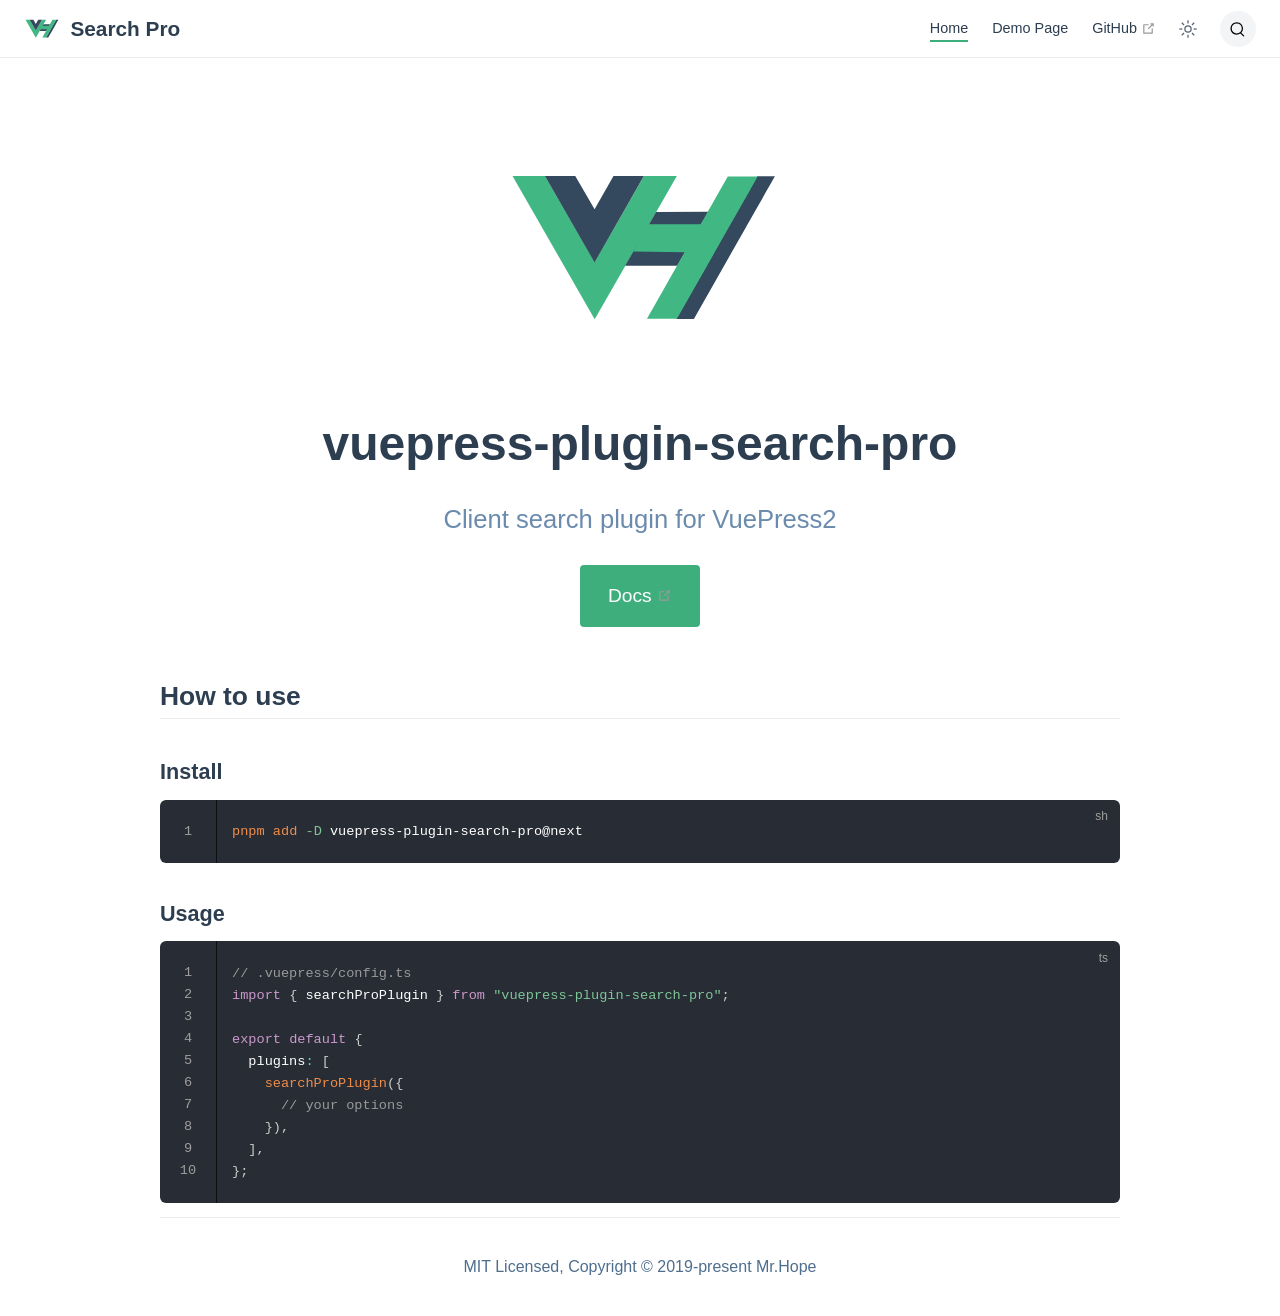
==== index.html @ 3a5ac9b0 "Deploying to netlify from @ vuepress-theme-hope/vuepress-theme-hope@f71657713e38cc4e5ba05f26292a95b5" ====
<!DOCTYPE html>
<html lang="en-US">
  <head>
    <meta charset="utf-8">
    <meta name="viewport" content="width=device-width,initial-scale=1">
    <meta name="generator" content="VuePress 2.0.0-beta.60">
    <style>
      :root {
        --c-bg: #fff;
      }
      html.dark {
        --c-bg: #22272e;
      }
      html, body {
        background-color: var(--c-bg);
      }
    </style>
    <script>
      const userMode = localStorage.getItem('vuepress-color-scheme');
			const systemDarkMode = window.matchMedia && window.matchMedia('(prefers-color-scheme: dark)').matches;
			if (userMode === 'dark' || (userMode !== 'light' && systemDarkMode)) {
				document.documentElement.classList.toggle('dark', true);
			}
    </script>
    <title>Home | Search Pro</title><meta name="description" content="VuePress Client Search plugin">
    <link rel="preload" href="/assets/style-1b0fb606.css" as="style"><link rel="stylesheet" href="/assets/style-1b0fb606.css">
    <link rel="modulepreload" href="/assets/app-98651274.js"><link rel="modulepreload" href="/assets/framework-c7e7fbe4.js"><link rel="modulepreload" href="/assets/index.html-25261f42.js"><link rel="modulepreload" href="/assets/index.html-fe8d0b52.js"><link rel="prefetch" href="/assets/demo.html-6a06e03f.js" as="script"><link rel="prefetch" href="/assets/example.html-a3f1ea46.js" as="script"><link rel="prefetch" href="/assets/single.html-b81baaeb.js" as="script"><link rel="prefetch" href="/assets/tagwithoutTitle.html-f4020308.js" as="script"><link rel="prefetch" href="/assets/404.html-60b35caa.js" as="script"><link rel="prefetch" href="/assets/demo.html-e30e9d75.js" as="script"><link rel="prefetch" href="/assets/example.html-aa9ab03d.js" as="script"><link rel="prefetch" href="/assets/single.html-c7f3fd85.js" as="script"><link rel="prefetch" href="/assets/tagwithoutTitle.html-090e3e26.js" as="script"><link rel="prefetch" href="/assets/404.html-369abed7.js" as="script"><link rel="prefetch" href="/assets/SearchResult-c6949891.js" as="script">
  </head>
  <body>
    <div id="app"><!--[--><div class="theme-container no-sidebar"><!--[--><header class="navbar"><div class="toggle-sidebar-button" title="toggle sidebar" aria-expanded="false" role="button" tabindex="0"><div class="icon" aria-hidden="true"><span></span><span></span><span></span></div></div><span><a aria-current="page" href="/" class="router-link-active router-link-exact-active"><img class="logo" src="/logo.svg" alt="Search Pro"><span class="site-name can-hide">Search Pro</span></a></span><div class="navbar-items-wrapper" style=""><!--[--><!--]--><nav class="navbar-items can-hide"><!--[--><div class="navbar-item"><a aria-current="page" href="/" class="router-link-active router-link-exact-active" aria-label="Home"><!--[--><!--]--> Home <!--[--><!--]--></a></div><div class="navbar-item"><a href="/demo.html" class="" aria-label="Demo Page"><!--[--><!--]--> Demo Page <!--[--><!--]--></a></div><div class="navbar-item"><a class="external-link" href="https://github.com/vuepress-theme-hope/vuepress-theme-hope/tree/main/demo/search-pro/" rel="noopener noreferrer" target="_blank" aria-label="GitHub"><!--[--><!--]--> GitHub <span><svg class="external-link-icon" xmlns="http://www.w3.org/2000/svg" aria-hidden="true" focusable="false" x="0px" y="0px" viewBox="0 0 100 100" width="15" height="15"><path fill="currentColor" d="M18.8,85.1h56l0,0c2.2,0,4-1.8,4-4v-32h-8v28h-48v-48h28v-8h-32l0,0c-2.2,0-4,1.8-4,4v56C14.8,83.3,16.6,85.1,18.8,85.1z"></path><polygon fill="currentColor" points="45.7,48.7 51.3,54.3 77.2,28.5 77.2,37.2 85.2,37.2 85.2,14.9 62.8,14.9 62.8,22.9 71.5,22.9"></polygon></svg><span class="external-link-icon-sr-only">open in new window</span></span><!--[--><!--]--></a></div><!--]--></nav><!--[--><!--]--><button class="toggle-color-mode-button" title="toggle color mode"><svg style="" class="icon" focusable="false" viewBox="0 0 32 32"><path d="M16 12.005a4 4 0 1 1-4 4a4.005 4.005 0 0 1 4-4m0-2a6 6 0 1 0 6 6a6 6 0 0 0-6-6z" fill="currentColor"></path><path d="M5.394 6.813l1.414-1.415l3.506 3.506L8.9 10.318z" fill="currentColor"></path><path d="M2 15.005h5v2H2z" fill="currentColor"></path><path d="M5.394 25.197L8.9 21.691l1.414 1.415l-3.506 3.505z" fill="currentColor"></path><path d="M15 25.005h2v5h-2z" fill="currentColor"></path><path d="M21.687 23.106l1.414-1.415l3.506 3.506l-1.414 1.414z" fill="currentColor"></path><path d="M25 15.005h5v2h-5z" fill="currentColor"></path><path d="M21.687 8.904l3.506-3.506l1.414 1.415l-3.506 3.505z" fill="currentColor"></path><path d="M15 2.005h2v5h-2z" fill="currentColor"></path></svg><svg style="display:none;" class="icon" focusable="false" viewBox="0 0 32 32"><path d="M13.502 5.414a15.075 15.075 0 0 0 11.594 18.194a11.113 11.113 0 0 1-7.975 3.39c-.138 0-.278.005-.418 0a11.094 11.094 0 0 1-3.2-21.584M14.98 3a1.002 1.002 0 0 0-.175.016a13.096 13.096 0 0 0 1.825 25.981c.164.006.328 0 .49 0a13.072 13.072 0 0 0 10.703-5.555a1.01 1.01 0 0 0-.783-1.565A13.08 13.08 0 0 1 15.89 4.38A1.015 1.015 0 0 0 14.98 3z" fill="currentColor"></path></svg></button><!--[--><button class="search-pro-button" role="search" aria-label="Search"><svg xmlns="http://www.w3.org/2000/svg" class="icon search-icon" viewBox="0 0 1024 1024" fill="currentColor" aria-label="search icon"><path d="M192 480a256 256 0 1 1 512 0 256 256 0 0 1-512 0m631.776 362.496-143.2-143.168A318.464 318.464 0 0 0 768 480c0-176.736-143.264-320-320-320S128 303.264 128 480s143.264 320 320 320a318.016 318.016 0 0 0 184.16-58.592l146.336 146.368c12.512 12.48 32.768 12.48 45.28 0 12.48-12.512 12.48-32.768 0-45.28"></path></svg></button><!--]--></div></header><!--]--><div class="sidebar-mask"></div><!--[--><aside class="sidebar"><nav class="navbar-items"><!--[--><div class="navbar-item"><a aria-current="page" href="/" class="router-link-active router-link-exact-active" aria-label="Home"><!--[--><!--]--> Home <!--[--><!--]--></a></div><div class="navbar-item"><a href="/demo.html" class="" aria-label="Demo Page"><!--[--><!--]--> Demo Page <!--[--><!--]--></a></div><div class="navbar-item"><a class="external-link" href="https://github.com/vuepress-theme-hope/vuepress-theme-hope/tree/main/demo/search-pro/" rel="noopener noreferrer" target="_blank" aria-label="GitHub"><!--[--><!--]--> GitHub <span><svg class="external-link-icon" xmlns="http://www.w3.org/2000/svg" aria-hidden="true" focusable="false" x="0px" y="0px" viewBox="0 0 100 100" width="15" height="15"><path fill="currentColor" d="M18.8,85.1h56l0,0c2.2,0,4-1.8,4-4v-32h-8v28h-48v-48h28v-8h-32l0,0c-2.2,0-4,1.8-4,4v56C14.8,83.3,16.6,85.1,18.8,85.1z"></path><polygon fill="currentColor" points="45.7,48.7 51.3,54.3 77.2,28.5 77.2,37.2 85.2,37.2 85.2,14.9 62.8,14.9 62.8,22.9 71.5,22.9"></polygon></svg><span class="external-link-icon-sr-only">open in new window</span></span><!--[--><!--]--></a></div><!--]--></nav><!--[--><!--]--><!----><!--[--><!--]--></aside><!--]--><!--[--><main class="home"><header class="hero"><img src="/logo.svg" alt="vuepress-plugin-search-pro" height="280"><h1 id="main-title">vuepress-plugin-search-pro</h1><p class="description">Client search plugin for VuePress2</p><p class="actions"><!--[--><a class="external-link action-button primary" href="https://plugin-search-pro.vuejs.press" rel="noopener noreferrer" target="_blank" aria-label="Docs"><!--[--><!--]--> Docs <span><svg class="external-link-icon" xmlns="http://www.w3.org/2000/svg" aria-hidden="true" focusable="false" x="0px" y="0px" viewBox="0 0 100 100" width="15" height="15"><path fill="currentColor" d="M18.8,85.1h56l0,0c2.2,0,4-1.8,4-4v-32h-8v28h-48v-48h28v-8h-32l0,0c-2.2,0-4,1.8-4,4v56C14.8,83.3,16.6,85.1,18.8,85.1z"></path><polygon fill="currentColor" points="45.7,48.7 51.3,54.3 77.2,28.5 77.2,37.2 85.2,37.2 85.2,14.9 62.8,14.9 62.8,22.9 71.5,22.9"></polygon></svg><span class="external-link-icon-sr-only">open in new window</span></span><!--[--><!--]--></a><!--]--></p></header><!----><div class="theme-default-content"><div><h2 id="how-to-use" tabindex="-1"><a class="header-anchor" href="#how-to-use" aria-hidden="true">#</a> How to use</h2><h3 id="install" tabindex="-1"><a class="header-anchor" href="#install" aria-hidden="true">#</a> Install</h3><div class="language-bash line-numbers-mode" data-ext="sh"><pre class="language-bash"><code><span class="token function">pnpm</span> <span class="token function">add</span> <span class="token parameter variable">-D</span> vuepress-plugin-search-pro@next
</code></pre><div class="line-numbers" aria-hidden="true"><div class="line-number"></div></div></div><h3 id="usage" tabindex="-1"><a class="header-anchor" href="#usage" aria-hidden="true">#</a> Usage</h3><div class="language-typescript line-numbers-mode" data-ext="ts"><pre class="language-typescript"><code><span class="token comment">// .vuepress/config.ts</span>
<span class="token keyword">import</span> <span class="token punctuation">{</span> searchProPlugin <span class="token punctuation">}</span> <span class="token keyword">from</span> <span class="token string">&quot;vuepress-plugin-search-pro&quot;</span><span class="token punctuation">;</span>

<span class="token keyword">export</span> <span class="token keyword">default</span> <span class="token punctuation">{</span>
  plugins<span class="token operator">:</span> <span class="token punctuation">[</span>
    <span class="token function">searchProPlugin</span><span class="token punctuation">(</span><span class="token punctuation">{</span>
      <span class="token comment">// your options</span>
    <span class="token punctuation">}</span><span class="token punctuation">)</span><span class="token punctuation">,</span>
  <span class="token punctuation">]</span><span class="token punctuation">,</span>
<span class="token punctuation">}</span><span class="token punctuation">;</span>
</code></pre><div class="line-numbers" aria-hidden="true"><div class="line-number"></div><div class="line-number"></div><div class="line-number"></div><div class="line-number"></div><div class="line-number"></div><div class="line-number"></div><div class="line-number"></div><div class="line-number"></div><div class="line-number"></div><div class="line-number"></div></div></div></div></div><!--[--><!-- eslint-disable-next-line vue/no-v-html --><div class="footer">MIT Licensed, Copyright © 2019-present Mr.Hope</div><!--]--></main><!--]--></div><!----><!----><!--]--></div>
    <script type="module" src="/assets/app-98651274.js" defer></script>
  </body>
</html>
---- assets/style-1b0fb606.css ----
:root{--back-to-top-z-index: 5;--back-to-top-color: #3eaf7c;--back-to-top-color-hover: #71cda3}.back-to-top{cursor:pointer;position:fixed;bottom:2rem;right:2.5rem;width:2rem;height:1.2rem;background-color:var(--back-to-top-color);-webkit-mask:url(/assets/back-to-top-8efcbe56.svg) no-repeat;mask:url(/assets/back-to-top-8efcbe56.svg) no-repeat;z-index:var(--back-to-top-z-index)}.back-to-top:hover{background-color:var(--back-to-top-color-hover)}@media (max-width: 959px){.back-to-top{display:none}}@media print{.back-to-top{display:none}}.back-to-top-enter-active,.back-to-top-leave-active{transition:opacity .3s}.back-to-top-enter-from,.back-to-top-leave-to{opacity:0}:root{--external-link-icon-color: #aaa}.external-link-icon{position:relative;display:inline-block;color:var(--external-link-icon-color);vertical-align:middle;top:-1px}@media print{.external-link-icon{display:none}}.external-link-icon-sr-only{position:absolute;width:1px;height:1px;padding:0;margin:-1px;overflow:hidden;clip:rect(0,0,0,0);white-space:nowrap;border-width:0;-webkit-user-select:none;-moz-user-select:none;user-select:none}:root{--medium-zoom-z-index: 100;--medium-zoom-bg-color: #ffffff;--medium-zoom-opacity: 1}.medium-zoom-overlay{background-color:var(--medium-zoom-bg-color)!important;z-index:var(--medium-zoom-z-index)}.medium-zoom-overlay~img{z-index:calc(var(--medium-zoom-z-index) + 1)}.medium-zoom--opened .medium-zoom-overlay{opacity:var(--medium-zoom-opacity)}:root{--nprogress-color: #29d;--nprogress-z-index: 1031}#nprogress{pointer-events:none}#nprogress .bar{background:var(--nprogress-color);position:fixed;z-index:var(--nprogress-z-index);top:0;left:0;width:100%;height:2px}:root{--c-brand: #3eaf7c;--c-brand-light: #4abf8a;--c-bg: #ffffff;--c-bg-light: #f3f4f5;--c-bg-lighter: #eeeeee;--c-bg-dark: #ebebec;--c-bg-darker: #e6e6e6;--c-bg-navbar: var(--c-bg);--c-bg-sidebar: var(--c-bg);--c-bg-arrow: #cccccc;--c-text: #2c3e50;--c-text-accent: var(--c-brand);--c-text-light: #3a5169;--c-text-lighter: #4e6e8e;--c-text-lightest: #6a8bad;--c-text-quote: #999999;--c-border: #eaecef;--c-border-dark: #dfe2e5;--c-tip: #42b983;--c-tip-bg: var(--c-bg-light);--c-tip-title: var(--c-text);--c-tip-text: var(--c-text);--c-tip-text-accent: var(--c-text-accent);--c-warning: #ffc310;--c-warning-bg: #fffae3;--c-warning-bg-light: #fff3ba;--c-warning-bg-lighter: #fff0b0;--c-warning-border-dark: #f7dc91;--c-warning-details-bg: #fff5ca;--c-warning-title: #f1b300;--c-warning-text: #746000;--c-warning-text-accent: #edb100;--c-warning-text-light: #c1971c;--c-warning-text-quote: #ccab49;--c-danger: #f11e37;--c-danger-bg: #ffe0e0;--c-danger-bg-light: #ffcfde;--c-danger-bg-lighter: #ffc9c9;--c-danger-border-dark: #f1abab;--c-danger-details-bg: #ffd4d4;--c-danger-title: #ed1e2c;--c-danger-text: #660000;--c-danger-text-accent: #bd1a1a;--c-danger-text-light: #b5474d;--c-danger-text-quote: #c15b5b;--c-details-bg: #eeeeee;--c-badge-tip: var(--c-tip);--c-badge-warning: #ecc808;--c-badge-warning-text: var(--c-bg);--c-badge-danger: #dc2626;--c-badge-danger-text: var(--c-bg);--t-color: .3s ease;--t-transform: .3s ease;--code-bg-color: #282c34;--code-hl-bg-color: rgba(0, 0, 0, .66);--code-ln-color: #9e9e9e;--code-ln-wrapper-width: 3.5rem;--font-family: -apple-system, BlinkMacSystemFont, "Segoe UI", Roboto, Oxygen, Ubuntu, Cantarell, "Fira Sans", "Droid Sans", "Helvetica Neue", sans-serif;--font-family-code: Consolas, Monaco, "Andale Mono", "Ubuntu Mono", monospace;--navbar-height: 3.6rem;--navbar-padding-v: .7rem;--navbar-padding-h: 1.5rem;--sidebar-width: 20rem;--sidebar-width-mobile: calc(var(--sidebar-width) * .82);--content-width: 740px;--homepage-width: 960px}.back-to-top{--back-to-top-color: var(--c-brand);--back-to-top-color-hover: var(--c-brand-light)}.DocSearch{--docsearch-primary-color: var(--c-brand);--docsearch-text-color: var(--c-text);--docsearch-highlight-color: var(--c-brand);--docsearch-muted-color: var(--c-text-quote);--docsearch-container-background: rgba(9, 10, 17, .8);--docsearch-modal-background: var(--c-bg-light);--docsearch-searchbox-background: var(--c-bg-lighter);--docsearch-searchbox-focus-background: var(--c-bg);--docsearch-searchbox-shadow: inset 0 0 0 2px var(--c-brand);--docsearch-hit-color: var(--c-text-light);--docsearch-hit-active-color: var(--c-bg);--docsearch-hit-background: var(--c-bg);--docsearch-hit-shadow: 0 1px 3px 0 var(--c-border-dark);--docsearch-footer-background: var(--c-bg)}.external-link-icon{--external-link-icon-color: var(--c-text-quote)}.medium-zoom-overlay{--medium-zoom-bg-color: var(--c-bg)}#nprogress{--nprogress-color: var(--c-brand)}.pwa-popup{--pwa-popup-text-color: var(--c-text);--pwa-popup-bg-color: var(--c-bg);--pwa-popup-border-color: var(--c-brand);--pwa-popup-shadow: 0 4px 16px var(--c-brand);--pwa-popup-btn-text-color: var(--c-bg);--pwa-popup-btn-bg-color: var(--c-brand);--pwa-popup-btn-hover-bg-color: var(--c-brand-light)}.search-box{--search-bg-color: var(--c-bg);--search-accent-color: var(--c-brand);--search-text-color: var(--c-text);--search-border-color: var(--c-border);--search-item-text-color: var(--c-text-lighter);--search-item-focus-bg-color: var(--c-bg-light)}html.dark{--c-brand: #3aa675;--c-brand-light: #349469;--c-bg: #22272e;--c-bg-light: #2b313a;--c-bg-lighter: #262c34;--c-bg-dark: #343b44;--c-bg-darker: #37404c;--c-text: #adbac7;--c-text-light: #96a7b7;--c-text-lighter: #8b9eb0;--c-text-lightest: #8094a8;--c-border: #3e4c5a;--c-border-dark: #34404c;--c-tip: #318a62;--c-warning: #e0ad15;--c-warning-bg: #2d2f2d;--c-warning-bg-light: #423e2a;--c-warning-bg-lighter: #44442f;--c-warning-border-dark: #957c35;--c-warning-details-bg: #39392d;--c-warning-title: #fdca31;--c-warning-text: #d8d96d;--c-warning-text-accent: #ffbf00;--c-warning-text-light: #ddb84b;--c-warning-text-quote: #ccab49;--c-danger: #fc1e38;--c-danger-bg: #39232c;--c-danger-bg-light: #4b2b35;--c-danger-bg-lighter: #553040;--c-danger-border-dark: #a25151;--c-danger-details-bg: #482936;--c-danger-title: #fc2d3b;--c-danger-text: #ea9ca0;--c-danger-text-accent: #fd3636;--c-danger-text-light: #d9777c;--c-danger-text-quote: #d56b6b;--c-details-bg: #323843;--c-badge-warning: var(--c-warning);--c-badge-warning-text: #3c2e05;--c-badge-danger: var(--c-danger);--c-badge-danger-text: #401416;--code-hl-bg-color: #363b46}html.dark .DocSearch{--docsearch-logo-color: var(--c-text);--docsearch-modal-shadow: inset 1px 1px 0 0 #2c2e40, 0 3px 8px 0 #000309;--docsearch-key-shadow: inset 0 -2px 0 0 #282d55, inset 0 0 1px 1px #51577d, 0 2px 2px 0 rgba(3, 4, 9, .3);--docsearch-key-gradient: linear-gradient(-225deg, #444950, #1c1e21);--docsearch-footer-shadow: inset 0 1px 0 0 rgba(73, 76, 106, .5), 0 -4px 8px 0 rgba(0, 0, 0, .2)}html,body{padding:0;margin:0;background-color:var(--c-bg);transition:background-color var(--t-color)}html.dark{color-scheme:dark}html{font-size:16px}body{font-family:var(--font-family);-webkit-font-smoothing:antialiased;-moz-osx-font-smoothing:grayscale;font-size:1rem;color:var(--c-text)}a{font-weight:500;color:var(--c-text-accent);text-decoration:none;overflow-wrap:break-word}p a code{font-weight:400;color:var(--c-text-accent)}kbd{font-family:var(--font-family-code);color:var(--c-text);background:var(--c-bg-lighter);border:solid .15rem var(--c-border-dark);border-bottom:solid .25rem var(--c-border-dark);border-radius:.15rem;padding:0 .15em}code{font-family:var(--font-family-code);color:var(--c-text-lighter);padding:.25rem .5rem;margin:0;font-size:.85em;background-color:var(--c-bg-light);border-radius:3px;overflow-wrap:break-word;transition:background-color var(--t-color)}blockquote{font-size:1rem;color:var(--c-text-quote);border-left:.2rem solid var(--c-border-dark);margin:1rem 0;padding:.25rem 0 .25rem 1rem;overflow-wrap:break-word}blockquote>p{margin:0}ul,ol{padding-left:1.2em}strong{font-weight:600}h1,h2,h3,h4,h5,h6{font-weight:600;line-height:1.25;overflow-wrap:break-word}h1:focus-visible,h2:focus-visible,h3:focus-visible,h4:focus-visible,h5:focus-visible,h6:focus-visible{outline:none}h1:hover .header-anchor,h2:hover .header-anchor,h3:hover .header-anchor,h4:hover .header-anchor,h5:hover .header-anchor,h6:hover .header-anchor{opacity:1}h1{font-size:2.2rem}h2{font-size:1.65rem;padding-bottom:.3rem;border-bottom:1px solid var(--c-border);transition:border-color var(--t-color)}h3{font-size:1.35rem}h4{font-size:1.15rem}h5{font-size:1.05rem}h6{font-size:1rem}a.header-anchor{font-size:.85em;float:left;margin-left:-.87em;padding-right:.23em;margin-top:.125em;opacity:0;-webkit-user-select:none;-moz-user-select:none;user-select:none}@media print{a.header-anchor{display:none}}a.header-anchor:hover{text-decoration:none}a.header-anchor:focus-visible{opacity:1}@media print{a[href^="http://"]:after,a[href^="https://"]:after{content:" (" attr(href) ") "}}p,ul,ol{line-height:1.7;overflow-wrap:break-word}hr{border:0;border-top:1px solid var(--c-border)}table{border-collapse:collapse;margin:1rem 0;display:block;overflow-x:auto;transition:border-color var(--t-color)}tr{border-top:1px solid var(--c-border-dark);transition:border-color var(--t-color)}tr:nth-child(2n){background-color:var(--c-bg-light);transition:background-color var(--t-color)}tr:nth-child(2n) code{background-color:var(--c-bg-dark)}th,td{padding:.6em 1em;border:1px solid var(--c-border-dark);transition:border-color var(--t-color)}.arrow{display:inline-block;width:0;height:0}.arrow.up{border-left:4px solid transparent;border-right:4px solid transparent;border-bottom:6px solid var(--c-bg-arrow)}.arrow.down{border-left:4px solid transparent;border-right:4px solid transparent;border-top:6px solid var(--c-bg-arrow)}.arrow.right{border-top:4px solid transparent;border-bottom:4px solid transparent;border-left:6px solid var(--c-bg-arrow)}.arrow.left{border-top:4px solid transparent;border-bottom:4px solid transparent;border-right:6px solid var(--c-bg-arrow)}.badge{display:inline-block;font-size:14px;font-weight:600;height:18px;line-height:18px;border-radius:3px;padding:0 6px;color:var(--c-bg);vertical-align:top;transition:color var(--t-color),background-color var(--t-color)}.badge.tip{background-color:var(--c-badge-tip)}.badge.warning{background-color:var(--c-badge-warning);color:var(--c-badge-warning-text)}.badge.danger{background-color:var(--c-badge-danger);color:var(--c-badge-danger-text)}.badge+.badge{margin-left:5px}code[class*=language-],pre[class*=language-]{color:#ccc;background:none;font-family:var(--font-family-code);font-size:1em;text-align:left;white-space:pre;word-spacing:normal;word-break:normal;word-wrap:normal;line-height:1.5;-moz-tab-size:4;-o-tab-size:4;tab-size:4;-webkit-hyphens:none;hyphens:none}pre[class*=language-]{padding:1em;margin:.5em 0;overflow:auto}:not(pre)>code[class*=language-],pre[class*=language-]{background:#2d2d2d}:not(pre)>code[class*=language-]{padding:.1em;border-radius:.3em;white-space:normal}.token.comment,.token.block-comment,.token.prolog,.token.doctype,.token.cdata{color:#999}.token.punctuation{color:#ccc}.token.tag,.token.attr-name,.token.namespace,.token.deleted{color:#ec5975}.token.function-name{color:#6196cc}.token.boolean,.token.number,.token.function{color:#f08d49}.token.property,.token.class-name,.token.constant,.token.symbol{color:#f8c555}.token.selector,.token.important,.token.atrule,.token.keyword,.token.builtin{color:#cc99cd}.token.string,.token.char,.token.attr-value,.token.regex,.token.variable{color:#7ec699}.token.operator,.token.entity,.token.url{color:#67cdcc}.token.important,.token.bold{font-weight:700}.token.italic{font-style:italic}.token.entity{cursor:help}.token.inserted{color:#3eaf7c}.theme-default-content pre,.theme-default-content pre[class*=language-]{line-height:1.375;padding:1.3rem 1.5rem;margin:.85rem 0;border-radius:6px;overflow:auto}.theme-default-content pre code,.theme-default-content pre[class*=language-] code{color:#fff;padding:0;background-color:transparent!important;border-radius:0;overflow-wrap:unset;-webkit-font-smoothing:auto;-moz-osx-font-smoothing:auto}.theme-default-content .line-number{font-family:var(--font-family-code)}div[class*=language-]{position:relative;background-color:var(--code-bg-color);border-radius:6px}div[class*=language-]:before{content:attr(data-ext);position:absolute;z-index:3;top:.8em;right:1em;font-size:.75rem;color:var(--code-ln-color)}div[class*=language-] pre,div[class*=language-] pre[class*=language-]{background:transparent!important;position:relative;z-index:1}div[class*=language-] .highlight-lines{-webkit-user-select:none;-moz-user-select:none;user-select:none;padding-top:1.3rem;position:absolute;top:0;left:0;width:100%;line-height:1.375}div[class*=language-] .highlight-lines .highlight-line{background-color:var(--code-hl-bg-color)}div[class*=language-]:not(.line-numbers-mode) .line-numbers{display:none}div[class*=language-].line-numbers-mode .highlight-lines .highlight-line{position:relative}div[class*=language-].line-numbers-mode .highlight-lines .highlight-line:before{content:" ";position:absolute;z-index:2;left:0;top:0;display:block;width:var(--code-ln-wrapper-width);height:100%}div[class*=language-].line-numbers-mode pre{margin-left:var(--code-ln-wrapper-width);padding-left:1rem;vertical-align:middle}div[class*=language-].line-numbers-mode .line-numbers{position:absolute;top:0;width:var(--code-ln-wrapper-width);text-align:center;color:var(--code-ln-color);padding-top:1.25rem;line-height:1.375;counter-reset:line-number}div[class*=language-].line-numbers-mode .line-numbers .line-number{position:relative;z-index:3;-webkit-user-select:none;-moz-user-select:none;user-select:none;height:1.375em}div[class*=language-].line-numbers-mode .line-numbers .line-number:before{counter-increment:line-number;content:counter(line-number);font-size:.85em}div[class*=language-].line-numbers-mode:after{content:"";position:absolute;top:0;left:0;width:var(--code-ln-wrapper-width);height:100%;border-radius:6px 0 0 6px;border-right:1px solid var(--code-hl-bg-color)}@media (max-width: 419px){.theme-default-content div[class*=language-]{margin:.85rem -1.5rem;border-radius:0}}.code-group__nav{margin-top:.85rem;margin-bottom:calc(-1.7rem - 6px);padding-bottom:calc(1.7rem - 6px);padding-left:10px;padding-top:10px;border-top-left-radius:6px;border-top-right-radius:6px;background-color:var(--code-bg-color)}.code-group__ul{margin:auto 0;padding-left:0;display:inline-flex;list-style:none}.code-group__nav-tab{border:0;padding:5px;cursor:pointer;background-color:transparent;font-size:.85em;line-height:1.4;color:#ffffffe6;font-weight:600}.code-group__nav-tab:focus{outline:none}.code-group__nav-tab:focus-visible{outline:1px solid rgba(255,255,255,.9)}.code-group__nav-tab-active{border-bottom:var(--c-brand) 1px solid}@media (max-width: 419px){.code-group__nav{margin-left:-1.5rem;margin-right:-1.5rem;border-radius:0}}.code-group-item{display:none}.code-group-item__active{display:block}.code-group-item>pre{background-color:orange}.custom-container{transition:color var(--t-color),border-color var(--t-color),background-color var(--t-color)}.custom-container .custom-container-title{font-weight:600}.custom-container .custom-container-title:not(:only-child){margin-bottom:-.4rem}.custom-container.tip,.custom-container.warning,.custom-container.danger{padding:.1rem 1.5rem;border-left-width:.5rem;border-left-style:solid;margin:1rem 0}.custom-container.tip{border-color:var(--c-tip);background-color:var(--c-tip-bg);color:var(--c-tip-text)}.custom-container.tip .custom-container-title{color:var(--c-tip-title)}.custom-container.tip a{color:var(--c-tip-text-accent)}.custom-container.tip code{background-color:var(--c-bg-dark)}.custom-container.warning{border-color:var(--c-warning);background-color:var(--c-warning-bg);color:var(--c-warning-text)}.custom-container.warning .custom-container-title{color:var(--c-warning-title)}.custom-container.warning a{color:var(--c-warning-text-accent)}.custom-container.warning blockquote{border-left-color:var(--c-warning-border-dark);color:var(--c-warning-text-quote)}.custom-container.warning code{color:var(--c-warning-text-light);background-color:var(--c-warning-bg-light)}.custom-container.warning details{background-color:var(--c-warning-details-bg)}.custom-container.warning details code{background-color:var(--c-warning-bg-lighter)}.custom-container.warning .external-link-icon{--external-link-icon-color: var(--c-warning-text-quote)}.custom-container.danger{border-color:var(--c-danger);background-color:var(--c-danger-bg);color:var(--c-danger-text)}.custom-container.danger .custom-container-title{color:var(--c-danger-title)}.custom-container.danger a{color:var(--c-danger-text-accent)}.custom-container.danger blockquote{border-left-color:var(--c-danger-border-dark);color:var(--c-danger-text-quote)}.custom-container.danger code{color:var(--c-danger-text-light);background-color:var(--c-danger-bg-light)}.custom-container.danger details{background-color:var(--c-danger-details-bg)}.custom-container.danger details code{background-color:var(--c-danger-bg-lighter)}.custom-container.danger .external-link-icon{--external-link-icon-color: var(--c-danger-text-quote)}.custom-container.details{display:block;position:relative;border-radius:2px;margin:1.6em 0;padding:1.6em;background-color:var(--c-details-bg)}.custom-container.details code{background-color:var(--c-bg-darker)}.custom-container.details h4{margin-top:0}.custom-container.details figure:last-child,.custom-container.details p:last-child{margin-bottom:0;padding-bottom:0}.custom-container.details summary{outline:none;cursor:pointer}.home{padding:var(--navbar-height) 2rem 0;max-width:var(--homepage-width);margin:0 auto;display:block}.home .hero{text-align:center}.home .hero img{max-width:100%;max-height:280px;display:block;margin:3rem auto 1.5rem}.home .hero h1{font-size:3rem}.home .hero h1,.home .hero .description,.home .hero .actions{margin:1.8rem auto}.home .hero .actions{display:flex;flex-wrap:wrap;gap:1rem;justify-content:center}.home .hero .description{max-width:35rem;font-size:1.6rem;line-height:1.3;color:var(--c-text-lightest)}.home .hero .action-button{display:inline-block;font-size:1.2rem;padding:.8rem 1.6rem;border-width:2px;border-style:solid;border-radius:4px;transition:background-color var(--t-color);box-sizing:border-box}.home .hero .action-button.primary{color:var(--c-bg);background-color:var(--c-brand);border-color:var(--c-brand)}.home .hero .action-button.primary:hover{background-color:var(--c-brand-light)}.home .hero .action-button.secondary{color:var(--c-brand);background-color:var(--c-bg);border-color:var(--c-brand)}.home .hero .action-button.secondary:hover{color:var(--c-bg);background-color:var(--c-brand-light)}.home .features{border-top:1px solid var(--c-border);transition:border-color var(--t-color);padding:1.2rem 0;margin-top:2.5rem;display:flex;flex-wrap:wrap;align-items:flex-start;align-content:stretch;justify-content:space-between}.home .feature{flex-grow:1;flex-basis:30%;max-width:30%}.home .feature h2{font-size:1.4rem;font-weight:500;border-bottom:none;padding-bottom:0;color:var(--c-text-light)}.home .feature p{color:var(--c-text-lighter)}.home .theme-default-content{padding:0;margin:0}.home .footer{padding:2.5rem;border-top:1px solid var(--c-border);text-align:center;color:var(--c-text-lighter);transition:border-color var(--t-color)}@media (max-width: 719px){.home .features{flex-direction:column}.home .feature{max-width:100%;padding:0 2.5rem}}@media (max-width: 419px){.home{padding-left:1.5rem;padding-right:1.5rem}.home .hero img{max-height:210px;margin:2rem auto 1.2rem}.home .hero h1{font-size:2rem}.home .hero h1,.home .hero .description,.home .hero .actions{margin:1.2rem auto}.home .hero .description{font-size:1.2rem}.home .hero .action-button{font-size:1rem;padding:.6rem 1.2rem}.home .feature h2{font-size:1.25rem}}.page{padding-top:var(--navbar-height);padding-left:var(--sidebar-width)}.navbar{position:fixed;z-index:20;top:0;left:0;right:0;height:var(--navbar-height);box-sizing:border-box;border-bottom:1px solid var(--c-border);background-color:var(--c-bg-navbar);transition:background-color var(--t-color),border-color var(--t-color)}.sidebar{font-size:16px;width:var(--sidebar-width);position:fixed;z-index:10;margin:0;top:var(--navbar-height);left:0;bottom:0;box-sizing:border-box;border-right:1px solid var(--c-border);overflow-y:auto;scrollbar-width:thin;scrollbar-color:var(--c-brand) var(--c-border);background-color:var(--c-bg-sidebar);transition:transform var(--t-transform),background-color var(--t-color),border-color var(--t-color)}.sidebar::-webkit-scrollbar{width:7px}.sidebar::-webkit-scrollbar-track{background-color:var(--c-border)}.sidebar::-webkit-scrollbar-thumb{background-color:var(--c-brand)}.sidebar-mask{position:fixed;z-index:9;top:0;left:0;width:100vw;height:100vh;display:none}.theme-container.sidebar-open .sidebar-mask{display:block}.theme-container.sidebar-open .navbar>.toggle-sidebar-button .icon span:nth-child(1){transform:rotate(45deg) translate3d(5.5px,5.5px,0)}.theme-container.sidebar-open .navbar>.toggle-sidebar-button .icon span:nth-child(2){transform:scale3d(0,1,1)}.theme-container.sidebar-open .navbar>.toggle-sidebar-button .icon span:nth-child(3){transform:rotate(-45deg) translate3d(6px,-6px,0)}.theme-container.sidebar-open .navbar>.toggle-sidebar-button .icon span:nth-child(1),.theme-container.sidebar-open .navbar>.toggle-sidebar-button .icon span:nth-child(3){transform-origin:center}.theme-container.no-navbar .theme-default-content h1,.theme-container.no-navbar .theme-default-content h2,.theme-container.no-navbar .theme-default-content h3,.theme-container.no-navbar .theme-default-content h4,.theme-container.no-navbar .theme-default-content h5,.theme-container.no-navbar .theme-default-content h6{margin-top:1.5rem;padding-top:0}.theme-container.no-navbar .page{padding-top:0}.theme-container.no-navbar .sidebar{top:0}.theme-container.no-sidebar .sidebar{display:none}@media (max-width: 719px){.theme-container.no-sidebar .sidebar{display:block}}.theme-container.no-sidebar .page{padding-left:0}.theme-default-content a:hover{text-decoration:underline}.theme-default-content img{max-width:100%}.theme-default-content h1,.theme-default-content h2,.theme-default-content h3,.theme-default-content h4,.theme-default-content h5,.theme-default-content h6{margin-top:calc(.5rem - var(--navbar-height));padding-top:calc(1rem + var(--navbar-height));margin-bottom:0}.theme-default-content h1:first-child,.theme-default-content h2:first-child,.theme-default-content h3:first-child,.theme-default-content h4:first-child,.theme-default-content h5:first-child,.theme-default-content h6:first-child{margin-bottom:1rem}.theme-default-content h1:first-child+p,.theme-default-content h1:first-child+pre,.theme-default-content h1:first-child+.custom-container,.theme-default-content h2:first-child+p,.theme-default-content h2:first-child+pre,.theme-default-content h2:first-child+.custom-container,.theme-default-content h3:first-child+p,.theme-default-content h3:first-child+pre,.theme-default-content h3:first-child+.custom-container,.theme-default-content h4:first-child+p,.theme-default-content h4:first-child+pre,.theme-default-content h4:first-child+.custom-container,.theme-default-content h5:first-child+p,.theme-default-content h5:first-child+pre,.theme-default-content h5:first-child+.custom-container,.theme-default-content h6:first-child+p,.theme-default-content h6:first-child+pre,.theme-default-content h6:first-child+.custom-container{margin-top:2rem}@media (max-width: 959px){.sidebar{font-size:15px;width:var(--sidebar-width-mobile)}.page{padding-left:var(--sidebar-width-mobile)}}@media (max-width: 719px){.sidebar{top:0;padding-top:var(--navbar-height);transform:translate(-100%)}.page{padding-left:0}.theme-container.sidebar-open .sidebar{transform:translate(0)}.theme-container.no-navbar .sidebar{padding-top:0}}@media (max-width: 419px){h1{font-size:1.9rem}}.navbar{--navbar-line-height: calc( var(--navbar-height) - 2 * var(--navbar-padding-v) );padding:var(--navbar-padding-v) var(--navbar-padding-h);line-height:var(--navbar-line-height)}.navbar .logo{height:var(--navbar-line-height);margin-right:var(--navbar-padding-v);vertical-align:top}.navbar .site-name{font-size:1.3rem;font-weight:600;color:var(--c-text);position:relative}.navbar .navbar-items-wrapper{display:flex;position:absolute;box-sizing:border-box;top:var(--navbar-padding-v);right:var(--navbar-padding-h);height:var(--navbar-line-height);padding-left:var(--navbar-padding-h);white-space:nowrap;font-size:.9rem}.navbar .navbar-items-wrapper .search-box{flex:0 0 auto;vertical-align:top}@media screen and (max-width: 719px){.navbar{padding-left:4rem}.navbar .can-hide{display:none}.navbar .site-name{width:calc(100vw - 9.4rem);overflow:hidden;white-space:nowrap;text-overflow:ellipsis}}.navbar-items{display:inline-block}@media print{.navbar-items{display:none}}.navbar-items a{display:inline-block;line-height:1.4rem;color:inherit}.navbar-items a:hover,.navbar-items a.router-link-active{color:var(--c-text)}.navbar-items .navbar-item{position:relative;display:inline-block;margin-left:1.5rem;line-height:var(--navbar-line-height)}.navbar-items .navbar-item:first-child{margin-left:0}.navbar-items .navbar-item>a:hover,.navbar-items .navbar-item>a.router-link-active{margin-bottom:-2px;border-bottom:2px solid var(--c-text-accent)}@media (max-width: 719px){.navbar-items .navbar-item{margin-left:0}.navbar-items .navbar-item>a:hover,.navbar-items .navbar-item>a.router-link-active{margin-bottom:0;border-bottom:none}.navbar-items a:hover,.navbar-items a.router-link-active{color:var(--c-text-accent)}}.toggle-sidebar-button{position:absolute;top:.6rem;left:1rem;display:none;padding:.6rem;cursor:pointer}.toggle-sidebar-button .icon{display:flex;flex-direction:column;justify-content:center;align-items:center;width:1.25rem;height:1.25rem;cursor:inherit}.toggle-sidebar-button .icon span{display:inline-block;width:100%;height:2px;border-radius:2px;background-color:var(--c-text);transition:transform var(--t-transform)}.toggle-sidebar-button .icon span:nth-child(2){margin:6px 0}@media screen and (max-width: 719px){.toggle-sidebar-button{display:block}}.toggle-color-mode-button{display:flex;margin:auto;margin-left:1rem;border:0;background:none;color:var(--c-text);opacity:.8;cursor:pointer}@media print{.toggle-color-mode-button{display:none}}.toggle-color-mode-button:hover{opacity:1}.toggle-color-mode-button .icon{width:1.25rem;height:1.25rem}.DocSearch{transition:background-color var(--t-color)}.navbar-dropdown-wrapper{cursor:pointer}.navbar-dropdown-wrapper .navbar-dropdown-title,.navbar-dropdown-wrapper .navbar-dropdown-title-mobile{display:block;font-size:.9rem;font-family:inherit;cursor:inherit;padding:inherit;line-height:1.4rem;background:transparent;border:none;font-weight:500;color:var(--c-text)}.navbar-dropdown-wrapper .navbar-dropdown-title:hover,.navbar-dropdown-wrapper .navbar-dropdown-title-mobile:hover{border-color:transparent}.navbar-dropdown-wrapper .navbar-dropdown-title .arrow,.navbar-dropdown-wrapper .navbar-dropdown-title-mobile .arrow{vertical-align:middle;margin-top:-1px;margin-left:.4rem}.navbar-dropdown-wrapper .navbar-dropdown-title-mobile{display:none;font-weight:600;font-size:inherit}.navbar-dropdown-wrapper .navbar-dropdown-title-mobile:hover{color:var(--c-text-accent)}.navbar-dropdown-wrapper .navbar-dropdown .navbar-dropdown-item{color:inherit;line-height:1.7rem}.navbar-dropdown-wrapper .navbar-dropdown .navbar-dropdown-item .navbar-dropdown-subtitle{margin:.45rem 0 0;border-top:1px solid var(--c-border);padding:1rem 0 .45rem;font-size:.9rem}.navbar-dropdown-wrapper .navbar-dropdown .navbar-dropdown-item .navbar-dropdown-subtitle>span{padding:0 1.5rem 0 1.25rem}.navbar-dropdown-wrapper .navbar-dropdown .navbar-dropdown-item .navbar-dropdown-subtitle>a{font-weight:inherit}.navbar-dropdown-wrapper .navbar-dropdown .navbar-dropdown-item .navbar-dropdown-subtitle>a.router-link-active:after{display:none}.navbar-dropdown-wrapper .navbar-dropdown .navbar-dropdown-item .navbar-dropdown-subitem-wrapper{padding:0;list-style:none}.navbar-dropdown-wrapper .navbar-dropdown .navbar-dropdown-item .navbar-dropdown-subitem-wrapper .navbar-dropdown-subitem{font-size:.9em}.navbar-dropdown-wrapper .navbar-dropdown .navbar-dropdown-item a{display:block;line-height:1.7rem;position:relative;border-bottom:none;font-weight:400;margin-bottom:0;padding:0 1.5rem 0 1.25rem}.navbar-dropdown-wrapper .navbar-dropdown .navbar-dropdown-item a:hover,.navbar-dropdown-wrapper .navbar-dropdown .navbar-dropdown-item a.router-link-active{color:var(--c-text-accent)}.navbar-dropdown-wrapper .navbar-dropdown .navbar-dropdown-item a.router-link-active:after{content:"";width:0;height:0;border-left:5px solid var(--c-text-accent);border-top:3px solid transparent;border-bottom:3px solid transparent;position:absolute;top:calc(50% - 2px);left:9px}.navbar-dropdown-wrapper .navbar-dropdown .navbar-dropdown-item:first-child .navbar-dropdown-subtitle{margin-top:0;padding-top:0;border-top:0}.navbar-dropdown-wrapper.mobile.open .navbar-dropdown-title,.navbar-dropdown-wrapper.mobile.open .navbar-dropdown-title-mobile{margin-bottom:.5rem}.navbar-dropdown-wrapper.mobile .navbar-dropdown-title,.navbar-dropdown-wrapper.mobile .navbar-dropdown-title-mobile{display:none}.navbar-dropdown-wrapper.mobile .navbar-dropdown-title-mobile{display:block}.navbar-dropdown-wrapper.mobile .navbar-dropdown{transition:height .1s ease-out;overflow:hidden}.navbar-dropdown-wrapper.mobile .navbar-dropdown .navbar-dropdown-item .navbar-dropdown-subtitle{border-top:0;margin-top:0;padding-top:0;padding-bottom:0}.navbar-dropdown-wrapper.mobile .navbar-dropdown .navbar-dropdown-item .navbar-dropdown-subtitle,.navbar-dropdown-wrapper.mobile .navbar-dropdown .navbar-dropdown-item>a{font-size:15px;line-height:2rem}.navbar-dropdown-wrapper.mobile .navbar-dropdown .navbar-dropdown-item .navbar-dropdown-subitem{font-size:14px;padding-left:1rem}.navbar-dropdown-wrapper:not(.mobile){height:1.8rem}.navbar-dropdown-wrapper:not(.mobile):hover .navbar-dropdown,.navbar-dropdown-wrapper:not(.mobile).open .navbar-dropdown{display:block!important}.navbar-dropdown-wrapper:not(.mobile).open:blur{display:none}.navbar-dropdown-wrapper:not(.mobile) .navbar-dropdown{display:none;height:auto!important;box-sizing:border-box;max-height:calc(100vh - 2.7rem);overflow-y:auto;position:absolute;top:100%;right:0;background-color:var(--c-bg-navbar);padding:.6rem 0;border:1px solid var(--c-border);border-bottom-color:var(--c-border-dark);text-align:left;border-radius:.25rem;white-space:nowrap;margin:0}.page{padding-bottom:2rem;display:block}.page .theme-default-content{max-width:var(--content-width);margin:0 auto;padding:2rem 2.5rem;padding-top:0}@media (max-width: 959px){.page .theme-default-content{padding:2rem}}@media (max-width: 419px){.page .theme-default-content{padding:1.5rem}}.page-meta{max-width:var(--content-width);margin:0 auto;padding:1rem 2.5rem;overflow:auto}@media (max-width: 959px){.page-meta{padding:2rem}}@media (max-width: 419px){.page-meta{padding:1.5rem}}.page-meta .meta-item{cursor:default;margin-top:.8rem}.page-meta .meta-item .meta-item-label{font-weight:500;color:var(--c-text-lighter)}.page-meta .meta-item .meta-item-info{font-weight:400;color:var(--c-text-quote)}.page-meta .edit-link{display:inline-block;margin-right:.25rem}@media print{.page-meta .edit-link{display:none}}.page-meta .last-updated{float:right}@media (max-width: 719px){.page-meta .last-updated{font-size:.8em;float:none}.page-meta .contributors{font-size:.8em}}.page-nav{max-width:var(--content-width);margin:0 auto;padding:1rem 2.5rem 2rem;padding-bottom:0}@media (max-width: 959px){.page-nav{padding:2rem}}@media (max-width: 419px){.page-nav{padding:1.5rem}}.page-nav .inner{min-height:2rem;margin-top:0;border-top:1px solid var(--c-border);transition:border-color var(--t-color);padding-top:1rem;overflow:auto}.page-nav .prev a:before{content:"\2190"}.page-nav .next{float:right}.page-nav .next a:after{content:"\2192"}.sidebar ul{padding:0;margin:0;list-style-type:none}.sidebar a{display:inline-block}.sidebar .navbar-items{display:none;border-bottom:1px solid var(--c-border);transition:border-color var(--t-color);padding:.5rem 0 .75rem}.sidebar .navbar-items a{font-weight:600}.sidebar .navbar-items .navbar-item{display:block;line-height:1.25rem;font-size:1.1em;padding:.5rem 0 .5rem 1.5rem}.sidebar .sidebar-items{padding:1.5rem 0}@media (max-width: 719px){.sidebar .navbar-items{display:block}.sidebar .navbar-items .navbar-dropdown-wrapper .navbar-dropdown .navbar-dropdown-item a.router-link-active:after{top:calc(1rem - 2px)}.sidebar .sidebar-items{padding:1rem 0}}.sidebar-item{cursor:default;border-left:.25rem solid transparent;color:var(--c-text)}.sidebar-item:focus-visible{outline-width:1px;outline-offset:-1px}.sidebar-item.active:not(p.sidebar-heading){font-weight:600;color:var(--c-text-accent);border-left-color:var(--c-text-accent)}.sidebar-item.sidebar-heading{transition:color .15s ease;font-size:1.1em;font-weight:700;padding:.35rem 1.5rem .35rem 1.25rem;width:100%;box-sizing:border-box;margin:0}.sidebar-item.sidebar-heading+.sidebar-item-children{transition:height .1s ease-out;overflow:hidden;margin-bottom:.75rem}.sidebar-item.collapsible{cursor:pointer}.sidebar-item.collapsible .arrow{position:relative;top:-.12em;left:.5em}.sidebar-item:not(.sidebar-heading){font-size:1em;font-weight:400;display:inline-block;margin:0;padding:.35rem 1rem .35rem 2rem;line-height:1.4;width:100%;box-sizing:border-box}.sidebar-item:not(.sidebar-heading)+.sidebar-item-children{padding-left:1rem;font-size:.95em}.sidebar-item-children .sidebar-item-children .sidebar-item:not(.sidebar-heading){padding:.25rem 1rem .25rem 1.75rem}.sidebar-item-children .sidebar-item-children .sidebar-item:not(.sidebar-heading).active{font-weight:500;border-left-color:transparent}a.sidebar-heading+.sidebar-item-children .sidebar-item:not(.sidebar-heading).active{border-left-color:transparent}a.sidebar-item{cursor:pointer}a.sidebar-item:hover{color:var(--c-text-accent)}.table-of-contents .badge{vertical-align:middle}.dropdown-enter-from,.dropdown-leave-to{height:0!important}.fade-slide-y-enter-active{transition:all .2s ease}.fade-slide-y-leave-active{transition:all .2s cubic-bezier(1,.5,.8,1)}.fade-slide-y-enter-from,.fade-slide-y-leave-to{transform:translateY(10px);opacity:0}:root{--box-shadow: #f0f1f2}html.dark{--box-shadow: #0f0e0d}:root{--card-shadow: rgba(0, 0, 0, .15)}html.dark{--card-shadow: rgba(0, 0, 0, .3)}:root{--black: #000}html.dark{--black: #fff}:root{--dark-grey: #666}html.dark{--dark-grey: #999}:root{--light-grey: #999}html.dark{--light-grey: #666}:root{--white: #fff}html.dark{--white: #000}:root{--grey3: #333}html.dark{--grey3: #bbb}:root{--grey12: #bbb}html.dark{--grey12: #333}:root{--grey14: #eee}html.dark{--grey14: #111}.search-pro-button{border-width:0;background:transparent;display:inline-block;box-sizing:content-box;width:20px;height:20px;margin-top:0;margin-bottom:0;padding:8px;border:0;border-radius:50%;background:var(--c-bg-light, #f3f4f5);font-weight:500;cursor:pointer;transition:background var(--t-color, .3s ease),color var(--t-color, .3s ease);margin-inline:16px 0}@media print{.search-pro-button{display:none}}.search-pro-button .search-icon{display:block;width:20px;height:20px}@keyframes search-pro-fade-in{0%{opacity:.2}to{opacity:1}}.search-pro-modal-wrapper{position:fixed;top:0;left:0;z-index:997;display:flex;align-items:center;justify-content:center;overflow:auto;width:100vw;height:100vh;cursor:default}.search-pro-modal-wrapper button{border-width:0;background:transparent;cursor:pointer}.search-pro-modal-wrapper .background{position:fixed;top:0;left:0;z-index:998;width:100vw;height:100vh;animation:.25s search-pro-fade-in;-webkit-backdrop-filter:blur(10px);backdrop-filter:blur(10px)}.search-pro-modal{position:absolute;z-index:999;display:flex;flex-direction:column;width:92%;max-width:56em;padding:.75rem;border-radius:10px;background:var(--c-bg, #fff);box-shadow:2px 2px 10px 0 var(--card-shadow);transition:background var(--t-color, .3s ease);animation:.15s pwa-opened}@media (max-width: 1280px){.search-pro-modal{animation:.25s pwa-mobile}}@media (max-width: 959px){.search-pro-modal{width:calc(100% - 1.5rem);max-width:unset;height:calc(100% - 1.5rem)}}.search-pro-box{position:relative;display:flex}.search-pro-box .search-icon{position:absolute;top:calc(50% - .75rem);inset-inline-start:.5rem;width:1.5rem;height:1.5rem}.search-pro-box input{flex:1;min-width:0;margin:0;padding-inline:2.5rem 1rem;padding-top:.25rem;padding-bottom:.25rem;border:0;border:1px solid var(--c-brand, #3eaf7c);border-radius:8px;background-color:var(--c-bg-light, #f3f4f5);color:var(--c-text, #2c3e50);outline:none;font-size:1.25rem;line-height:2}.search-pro-box .close-button{border-width:0;background:transparent;cursor:pointer;display:none;color:var(--grey3)}@media (max-width: 959px){.search-pro-box .close-button{display:block}}.search-pro-result{flex-grow:1;overflow-y:auto;min-height:40vh;max-height:calc(90vh - 8rem);margin:.5rem 0}@media (max-width: 959px){.search-pro-result{min-height:unset;max-height:unset}}.search-pro-result.loading,.search-pro-result.empty{display:flex;align-items:center;justify-content:center;padding:1.5rem;font-weight:600;font-size:22px;text-align:center}.search-pro-hints{line-height:1}.search-pro-hint{display:inline-flex;align-items:center;margin:0 .5rem}.search-pro-hint kbd{width:15px;height:15px;margin:0 .5rem;padding:2px;border:1px solid --c-border,#eaecef;box-shadow:1px 1px 4px 0 var(--card-shadow)}.search-pro-hint kbd+kbd{-webkit-margin-start:-.25rem;margin-inline-start:-.25rem}.search-pro-hint svg{display:block;width:15px;height:15px}.search-pro-result{scrollbar-color:var(--c-brand, #3aa675) var(--c-border, #eaecef);scrollbar-width:thin}@media (max-width: 419px){.search-pro-result{font-size:13px}}.search-pro-result::-webkit-scrollbar{width:6px;height:6px}.search-pro-result::-webkit-scrollbar-track-piece{border-radius:6px;background:rgba(0,0,0,.1)}.search-pro-result::-webkit-scrollbar-thumb{background:var(--c-brand, #3aa675)}.search-pro-result::-webkit-scrollbar-thumb:active{background:var(--c-brand-light, #4abf8a)}.search-pro-result-list{margin:0;padding:0}.search-pro-result-list-item{display:block;margin:.5rem 0;list-style:none}.search-pro-result-title{margin-bottom:.25rem;font-size:.85rem;text-indent:.5em}.search-pro-result-item.active .search-pro-result-title{color:var(--c-brand, #3aa675)}.search-pro-result-type,.search-pro-close-icon{width:1rem;height:1rem;padding:.5rem;color:var(--c-brand, #3aa675)}.search-pro-result-type{display:block;-webkit-margin-start:-.5rem;margin-inline-start:-.5rem}.search-pro-close-icon{box-sizing:content-box;-webkit-margin-end:-.5rem;margin-inline-end:-.5rem;border-radius:50%}.search-pro-close-icon svg{width:1rem;height:1rem}.search-pro-close-icon:hover{background:rgba(128,128,128,.3)}.search-pro-result-content{display:flex;flex-grow:1;flex-direction:column;align-items:stretch;justify-content:center;line-height:1.5}.search-pro-result-content .content-header{margin-bottom:.25rem;border-bottom:1px solid var(--c-border-dark, #dfe2e5);font-size:1.1em}.search-pro-result-item{display:flex;align-items:center;margin:.5rem 0;padding:.5rem .75rem;border-radius:.25rem;background-color:var(--c-bg-light, #f3f4f5);color:inherit;font-weight:400;white-space:pre-wrap;word-wrap:break-word}.search-pro-result-item strong{color:var(--c-brand, #3aa675)}.search-pro-result-item:hover,.search-pro-result-item.active{background-color:var(--c-brand-light, #4abf8a);color:var(--white);cursor:pointer}.search-pro-result-item:hover .search-pro-result-type,.search-pro-result-item:hover .search-pro-close-icon,.search-pro-result-item:hover strong,.search-pro-result-item.active .search-pro-result-type,.search-pro-result-item.active .search-pro-close-icon,.search-pro-result-item.active strong{color:var(--white)}
---- assets/style-1b0fb606.css ----
:root{--back-to-top-z-index: 5;--back-to-top-color: #3eaf7c;--back-to-top-color-hover: #71cda3}.back-to-top{cursor:pointer;position:fixed;bottom:2rem;right:2.5rem;width:2rem;height:1.2rem;background-color:var(--back-to-top-color);-webkit-mask:url(/assets/back-to-top-8efcbe56.svg) no-repeat;mask:url(/assets/back-to-top-8efcbe56.svg) no-repeat;z-index:var(--back-to-top-z-index)}.back-to-top:hover{background-color:var(--back-to-top-color-hover)}@media (max-width: 959px){.back-to-top{display:none}}@media print{.back-to-top{display:none}}.back-to-top-enter-active,.back-to-top-leave-active{transition:opacity .3s}.back-to-top-enter-from,.back-to-top-leave-to{opacity:0}:root{--external-link-icon-color: #aaa}.external-link-icon{position:relative;display:inline-block;color:var(--external-link-icon-color);vertical-align:middle;top:-1px}@media print{.external-link-icon{display:none}}.external-link-icon-sr-only{position:absolute;width:1px;height:1px;padding:0;margin:-1px;overflow:hidden;clip:rect(0,0,0,0);white-space:nowrap;border-width:0;-webkit-user-select:none;-moz-user-select:none;user-select:none}:root{--medium-zoom-z-index: 100;--medium-zoom-bg-color: #ffffff;--medium-zoom-opacity: 1}.medium-zoom-overlay{background-color:var(--medium-zoom-bg-color)!important;z-index:var(--medium-zoom-z-index)}.medium-zoom-overlay~img{z-index:calc(var(--medium-zoom-z-index) + 1)}.medium-zoom--opened .medium-zoom-overlay{opacity:var(--medium-zoom-opacity)}:root{--nprogress-color: #29d;--nprogress-z-index: 1031}#nprogress{pointer-events:none}#nprogress .bar{background:var(--nprogress-color);position:fixed;z-index:var(--nprogress-z-index);top:0;left:0;width:100%;height:2px}:root{--c-brand: #3eaf7c;--c-brand-light: #4abf8a;--c-bg: #ffffff;--c-bg-light: #f3f4f5;--c-bg-lighter: #eeeeee;--c-bg-dark: #ebebec;--c-bg-darker: #e6e6e6;--c-bg-navbar: var(--c-bg);--c-bg-sidebar: var(--c-bg);--c-bg-arrow: #cccccc;--c-text: #2c3e50;--c-text-accent: var(--c-brand);--c-text-light: #3a5169;--c-text-lighter: #4e6e8e;--c-text-lightest: #6a8bad;--c-text-quote: #999999;--c-border: #eaecef;--c-border-dark: #dfe2e5;--c-tip: #42b983;--c-tip-bg: var(--c-bg-light);--c-tip-title: var(--c-text);--c-tip-text: var(--c-text);--c-tip-text-accent: var(--c-text-accent);--c-warning: #ffc310;--c-warning-bg: #fffae3;--c-warning-bg-light: #fff3ba;--c-warning-bg-lighter: #fff0b0;--c-warning-border-dark: #f7dc91;--c-warning-details-bg: #fff5ca;--c-warning-title: #f1b300;--c-warning-text: #746000;--c-warning-text-accent: #edb100;--c-warning-text-light: #c1971c;--c-warning-text-quote: #ccab49;--c-danger: #f11e37;--c-danger-bg: #ffe0e0;--c-danger-bg-light: #ffcfde;--c-danger-bg-lighter: #ffc9c9;--c-danger-border-dark: #f1abab;--c-danger-details-bg: #ffd4d4;--c-danger-title: #ed1e2c;--c-danger-text: #660000;--c-danger-text-accent: #bd1a1a;--c-danger-text-light: #b5474d;--c-danger-text-quote: #c15b5b;--c-details-bg: #eeeeee;--c-badge-tip: var(--c-tip);--c-badge-warning: #ecc808;--c-badge-warning-text: var(--c-bg);--c-badge-danger: #dc2626;--c-badge-danger-text: var(--c-bg);--t-color: .3s ease;--t-transform: .3s ease;--code-bg-color: #282c34;--code-hl-bg-color: rgba(0, 0, 0, .66);--code-ln-color: #9e9e9e;--code-ln-wrapper-width: 3.5rem;--font-family: -apple-system, BlinkMacSystemFont, "Segoe UI", Roboto, Oxygen, Ubuntu, Cantarell, "Fira Sans", "Droid Sans", "Helvetica Neue", sans-serif;--font-family-code: Consolas, Monaco, "Andale Mono", "Ubuntu Mono", monospace;--navbar-height: 3.6rem;--navbar-padding-v: .7rem;--navbar-padding-h: 1.5rem;--sidebar-width: 20rem;--sidebar-width-mobile: calc(var(--sidebar-width) * .82);--content-width: 740px;--homepage-width: 960px}.back-to-top{--back-to-top-color: var(--c-brand);--back-to-top-color-hover: var(--c-brand-light)}.DocSearch{--docsearch-primary-color: var(--c-brand);--docsearch-text-color: var(--c-text);--docsearch-highlight-color: var(--c-brand);--docsearch-muted-color: var(--c-text-quote);--docsearch-container-background: rgba(9, 10, 17, .8);--docsearch-modal-background: var(--c-bg-light);--docsearch-searchbox-background: var(--c-bg-lighter);--docsearch-searchbox-focus-background: var(--c-bg);--docsearch-searchbox-shadow: inset 0 0 0 2px var(--c-brand);--docsearch-hit-color: var(--c-text-light);--docsearch-hit-active-color: var(--c-bg);--docsearch-hit-background: var(--c-bg);--docsearch-hit-shadow: 0 1px 3px 0 var(--c-border-dark);--docsearch-footer-background: var(--c-bg)}.external-link-icon{--external-link-icon-color: var(--c-text-quote)}.medium-zoom-overlay{--medium-zoom-bg-color: var(--c-bg)}#nprogress{--nprogress-color: var(--c-brand)}.pwa-popup{--pwa-popup-text-color: var(--c-text);--pwa-popup-bg-color: var(--c-bg);--pwa-popup-border-color: var(--c-brand);--pwa-popup-shadow: 0 4px 16px var(--c-brand);--pwa-popup-btn-text-color: var(--c-bg);--pwa-popup-btn-bg-color: var(--c-brand);--pwa-popup-btn-hover-bg-color: var(--c-brand-light)}.search-box{--search-bg-color: var(--c-bg);--search-accent-color: var(--c-brand);--search-text-color: var(--c-text);--search-border-color: var(--c-border);--search-item-text-color: var(--c-text-lighter);--search-item-focus-bg-color: var(--c-bg-light)}html.dark{--c-brand: #3aa675;--c-brand-light: #349469;--c-bg: #22272e;--c-bg-light: #2b313a;--c-bg-lighter: #262c34;--c-bg-dark: #343b44;--c-bg-darker: #37404c;--c-text: #adbac7;--c-text-light: #96a7b7;--c-text-lighter: #8b9eb0;--c-text-lightest: #8094a8;--c-border: #3e4c5a;--c-border-dark: #34404c;--c-tip: #318a62;--c-warning: #e0ad15;--c-warning-bg: #2d2f2d;--c-warning-bg-light: #423e2a;--c-warning-bg-lighter: #44442f;--c-warning-border-dark: #957c35;--c-warning-details-bg: #39392d;--c-warning-title: #fdca31;--c-warning-text: #d8d96d;--c-warning-text-accent: #ffbf00;--c-warning-text-light: #ddb84b;--c-warning-text-quote: #ccab49;--c-danger: #fc1e38;--c-danger-bg: #39232c;--c-danger-bg-light: #4b2b35;--c-danger-bg-lighter: #553040;--c-danger-border-dark: #a25151;--c-danger-details-bg: #482936;--c-danger-title: #fc2d3b;--c-danger-text: #ea9ca0;--c-danger-text-accent: #fd3636;--c-danger-text-light: #d9777c;--c-danger-text-quote: #d56b6b;--c-details-bg: #323843;--c-badge-warning: var(--c-warning);--c-badge-warning-text: #3c2e05;--c-badge-danger: var(--c-danger);--c-badge-danger-text: #401416;--code-hl-bg-color: #363b46}html.dark .DocSearch{--docsearch-logo-color: var(--c-text);--docsearch-modal-shadow: inset 1px 1px 0 0 #2c2e40, 0 3px 8px 0 #000309;--docsearch-key-shadow: inset 0 -2px 0 0 #282d55, inset 0 0 1px 1px #51577d, 0 2px 2px 0 rgba(3, 4, 9, .3);--docsearch-key-gradient: linear-gradient(-225deg, #444950, #1c1e21);--docsearch-footer-shadow: inset 0 1px 0 0 rgba(73, 76, 106, .5), 0 -4px 8px 0 rgba(0, 0, 0, .2)}html,body{padding:0;margin:0;background-color:var(--c-bg);transition:background-color var(--t-color)}html.dark{color-scheme:dark}html{font-size:16px}body{font-family:var(--font-family);-webkit-font-smoothing:antialiased;-moz-osx-font-smoothing:grayscale;font-size:1rem;color:var(--c-text)}a{font-weight:500;color:var(--c-text-accent);text-decoration:none;overflow-wrap:break-word}p a code{font-weight:400;color:var(--c-text-accent)}kbd{font-family:var(--font-family-code);color:var(--c-text);background:var(--c-bg-lighter);border:solid .15rem var(--c-border-dark);border-bottom:solid .25rem var(--c-border-dark);border-radius:.15rem;padding:0 .15em}code{font-family:var(--font-family-code);color:var(--c-text-lighter);padding:.25rem .5rem;margin:0;font-size:.85em;background-color:var(--c-bg-light);border-radius:3px;overflow-wrap:break-word;transition:background-color var(--t-color)}blockquote{font-size:1rem;color:var(--c-text-quote);border-left:.2rem solid var(--c-border-dark);margin:1rem 0;padding:.25rem 0 .25rem 1rem;overflow-wrap:break-word}blockquote>p{margin:0}ul,ol{padding-left:1.2em}strong{font-weight:600}h1,h2,h3,h4,h5,h6{font-weight:600;line-height:1.25;overflow-wrap:break-word}h1:focus-visible,h2:focus-visible,h3:focus-visible,h4:focus-visible,h5:focus-visible,h6:focus-visible{outline:none}h1:hover .header-anchor,h2:hover .header-anchor,h3:hover .header-anchor,h4:hover .header-anchor,h5:hover .header-anchor,h6:hover .header-anchor{opacity:1}h1{font-size:2.2rem}h2{font-size:1.65rem;padding-bottom:.3rem;border-bottom:1px solid var(--c-border);transition:border-color var(--t-color)}h3{font-size:1.35rem}h4{font-size:1.15rem}h5{font-size:1.05rem}h6{font-size:1rem}a.header-anchor{font-size:.85em;float:left;margin-left:-.87em;padding-right:.23em;margin-top:.125em;opacity:0;-webkit-user-select:none;-moz-user-select:none;user-select:none}@media print{a.header-anchor{display:none}}a.header-anchor:hover{text-decoration:none}a.header-anchor:focus-visible{opacity:1}@media print{a[href^="http://"]:after,a[href^="https://"]:after{content:" (" attr(href) ") "}}p,ul,ol{line-height:1.7;overflow-wrap:break-word}hr{border:0;border-top:1px solid var(--c-border)}table{border-collapse:collapse;margin:1rem 0;display:block;overflow-x:auto;transition:border-color var(--t-color)}tr{border-top:1px solid var(--c-border-dark);transition:border-color var(--t-color)}tr:nth-child(2n){background-color:var(--c-bg-light);transition:background-color var(--t-color)}tr:nth-child(2n) code{background-color:var(--c-bg-dark)}th,td{padding:.6em 1em;border:1px solid var(--c-border-dark);transition:border-color var(--t-color)}.arrow{display:inline-block;width:0;height:0}.arrow.up{border-left:4px solid transparent;border-right:4px solid transparent;border-bottom:6px solid var(--c-bg-arrow)}.arrow.down{border-left:4px solid transparent;border-right:4px solid transparent;border-top:6px solid var(--c-bg-arrow)}.arrow.right{border-top:4px solid transparent;border-bottom:4px solid transparent;border-left:6px solid var(--c-bg-arrow)}.arrow.left{border-top:4px solid transparent;border-bottom:4px solid transparent;border-right:6px solid var(--c-bg-arrow)}.badge{display:inline-block;font-size:14px;font-weight:600;height:18px;line-height:18px;border-radius:3px;padding:0 6px;color:var(--c-bg);vertical-align:top;transition:color var(--t-color),background-color var(--t-color)}.badge.tip{background-color:var(--c-badge-tip)}.badge.warning{background-color:var(--c-badge-warning);color:var(--c-badge-warning-text)}.badge.danger{background-color:var(--c-badge-danger);color:var(--c-badge-danger-text)}.badge+.badge{margin-left:5px}code[class*=language-],pre[class*=language-]{color:#ccc;background:none;font-family:var(--font-family-code);font-size:1em;text-align:left;white-space:pre;word-spacing:normal;word-break:normal;word-wrap:normal;line-height:1.5;-moz-tab-size:4;-o-tab-size:4;tab-size:4;-webkit-hyphens:none;hyphens:none}pre[class*=language-]{padding:1em;margin:.5em 0;overflow:auto}:not(pre)>code[class*=language-],pre[class*=language-]{background:#2d2d2d}:not(pre)>code[class*=language-]{padding:.1em;border-radius:.3em;white-space:normal}.token.comment,.token.block-comment,.token.prolog,.token.doctype,.token.cdata{color:#999}.token.punctuation{color:#ccc}.token.tag,.token.attr-name,.token.namespace,.token.deleted{color:#ec5975}.token.function-name{color:#6196cc}.token.boolean,.token.number,.token.function{color:#f08d49}.token.property,.token.class-name,.token.constant,.token.symbol{color:#f8c555}.token.selector,.token.important,.token.atrule,.token.keyword,.token.builtin{color:#cc99cd}.token.string,.token.char,.token.attr-value,.token.regex,.token.variable{color:#7ec699}.token.operator,.token.entity,.token.url{color:#67cdcc}.token.important,.token.bold{font-weight:700}.token.italic{font-style:italic}.token.entity{cursor:help}.token.inserted{color:#3eaf7c}.theme-default-content pre,.theme-default-content pre[class*=language-]{line-height:1.375;padding:1.3rem 1.5rem;margin:.85rem 0;border-radius:6px;overflow:auto}.theme-default-content pre code,.theme-default-content pre[class*=language-] code{color:#fff;padding:0;background-color:transparent!important;border-radius:0;overflow-wrap:unset;-webkit-font-smoothing:auto;-moz-osx-font-smoothing:auto}.theme-default-content .line-number{font-family:var(--font-family-code)}div[class*=language-]{position:relative;background-color:var(--code-bg-color);border-radius:6px}div[class*=language-]:before{content:attr(data-ext);position:absolute;z-index:3;top:.8em;right:1em;font-size:.75rem;color:var(--code-ln-color)}div[class*=language-] pre,div[class*=language-] pre[class*=language-]{background:transparent!important;position:relative;z-index:1}div[class*=language-] .highlight-lines{-webkit-user-select:none;-moz-user-select:none;user-select:none;padding-top:1.3rem;position:absolute;top:0;left:0;width:100%;line-height:1.375}div[class*=language-] .highlight-lines .highlight-line{background-color:var(--code-hl-bg-color)}div[class*=language-]:not(.line-numbers-mode) .line-numbers{display:none}div[class*=language-].line-numbers-mode .highlight-lines .highlight-line{position:relative}div[class*=language-].line-numbers-mode .highlight-lines .highlight-line:before{content:" ";position:absolute;z-index:2;left:0;top:0;display:block;width:var(--code-ln-wrapper-width);height:100%}div[class*=language-].line-numbers-mode pre{margin-left:var(--code-ln-wrapper-width);padding-left:1rem;vertical-align:middle}div[class*=language-].line-numbers-mode .line-numbers{position:absolute;top:0;width:var(--code-ln-wrapper-width);text-align:center;color:var(--code-ln-color);padding-top:1.25rem;line-height:1.375;counter-reset:line-number}div[class*=language-].line-numbers-mode .line-numbers .line-number{position:relative;z-index:3;-webkit-user-select:none;-moz-user-select:none;user-select:none;height:1.375em}div[class*=language-].line-numbers-mode .line-numbers .line-number:before{counter-increment:line-number;content:counter(line-number);font-size:.85em}div[class*=language-].line-numbers-mode:after{content:"";position:absolute;top:0;left:0;width:var(--code-ln-wrapper-width);height:100%;border-radius:6px 0 0 6px;border-right:1px solid var(--code-hl-bg-color)}@media (max-width: 419px){.theme-default-content div[class*=language-]{margin:.85rem -1.5rem;border-radius:0}}.code-group__nav{margin-top:.85rem;margin-bottom:calc(-1.7rem - 6px);padding-bottom:calc(1.7rem - 6px);padding-left:10px;padding-top:10px;border-top-left-radius:6px;border-top-right-radius:6px;background-color:var(--code-bg-color)}.code-group__ul{margin:auto 0;padding-left:0;display:inline-flex;list-style:none}.code-group__nav-tab{border:0;padding:5px;cursor:pointer;background-color:transparent;font-size:.85em;line-height:1.4;color:#ffffffe6;font-weight:600}.code-group__nav-tab:focus{outline:none}.code-group__nav-tab:focus-visible{outline:1px solid rgba(255,255,255,.9)}.code-group__nav-tab-active{border-bottom:var(--c-brand) 1px solid}@media (max-width: 419px){.code-group__nav{margin-left:-1.5rem;margin-right:-1.5rem;border-radius:0}}.code-group-item{display:none}.code-group-item__active{display:block}.code-group-item>pre{background-color:orange}.custom-container{transition:color var(--t-color),border-color var(--t-color),background-color var(--t-color)}.custom-container .custom-container-title{font-weight:600}.custom-container .custom-container-title:not(:only-child){margin-bottom:-.4rem}.custom-container.tip,.custom-container.warning,.custom-container.danger{padding:.1rem 1.5rem;border-left-width:.5rem;border-left-style:solid;margin:1rem 0}.custom-container.tip{border-color:var(--c-tip);background-color:var(--c-tip-bg);color:var(--c-tip-text)}.custom-container.tip .custom-container-title{color:var(--c-tip-title)}.custom-container.tip a{color:var(--c-tip-text-accent)}.custom-container.tip code{background-color:var(--c-bg-dark)}.custom-container.warning{border-color:var(--c-warning);background-color:var(--c-warning-bg);color:var(--c-warning-text)}.custom-container.warning .custom-container-title{color:var(--c-warning-title)}.custom-container.warning a{color:var(--c-warning-text-accent)}.custom-container.warning blockquote{border-left-color:var(--c-warning-border-dark);color:var(--c-warning-text-quote)}.custom-container.warning code{color:var(--c-warning-text-light);background-color:var(--c-warning-bg-light)}.custom-container.warning details{background-color:var(--c-warning-details-bg)}.custom-container.warning details code{background-color:var(--c-warning-bg-lighter)}.custom-container.warning .external-link-icon{--external-link-icon-color: var(--c-warning-text-quote)}.custom-container.danger{border-color:var(--c-danger);background-color:var(--c-danger-bg);color:var(--c-danger-text)}.custom-container.danger .custom-container-title{color:var(--c-danger-title)}.custom-container.danger a{color:var(--c-danger-text-accent)}.custom-container.danger blockquote{border-left-color:var(--c-danger-border-dark);color:var(--c-danger-text-quote)}.custom-container.danger code{color:var(--c-danger-text-light);background-color:var(--c-danger-bg-light)}.custom-container.danger details{background-color:var(--c-danger-details-bg)}.custom-container.danger details code{background-color:var(--c-danger-bg-lighter)}.custom-container.danger .external-link-icon{--external-link-icon-color: var(--c-danger-text-quote)}.custom-container.details{display:block;position:relative;border-radius:2px;margin:1.6em 0;padding:1.6em;background-color:var(--c-details-bg)}.custom-container.details code{background-color:var(--c-bg-darker)}.custom-container.details h4{margin-top:0}.custom-container.details figure:last-child,.custom-container.details p:last-child{margin-bottom:0;padding-bottom:0}.custom-container.details summary{outline:none;cursor:pointer}.home{padding:var(--navbar-height) 2rem 0;max-width:var(--homepage-width);margin:0 auto;display:block}.home .hero{text-align:center}.home .hero img{max-width:100%;max-height:280px;display:block;margin:3rem auto 1.5rem}.home .hero h1{font-size:3rem}.home .hero h1,.home .hero .description,.home .hero .actions{margin:1.8rem auto}.home .hero .actions{display:flex;flex-wrap:wrap;gap:1rem;justify-content:center}.home .hero .description{max-width:35rem;font-size:1.6rem;line-height:1.3;color:var(--c-text-lightest)}.home .hero .action-button{display:inline-block;font-size:1.2rem;padding:.8rem 1.6rem;border-width:2px;border-style:solid;border-radius:4px;transition:background-color var(--t-color);box-sizing:border-box}.home .hero .action-button.primary{color:var(--c-bg);background-color:var(--c-brand);border-color:var(--c-brand)}.home .hero .action-button.primary:hover{background-color:var(--c-brand-light)}.home .hero .action-button.secondary{color:var(--c-brand);background-color:var(--c-bg);border-color:var(--c-brand)}.home .hero .action-button.secondary:hover{color:var(--c-bg);background-color:var(--c-brand-light)}.home .features{border-top:1px solid var(--c-border);transition:border-color var(--t-color);padding:1.2rem 0;margin-top:2.5rem;display:flex;flex-wrap:wrap;align-items:flex-start;align-content:stretch;justify-content:space-between}.home .feature{flex-grow:1;flex-basis:30%;max-width:30%}.home .feature h2{font-size:1.4rem;font-weight:500;border-bottom:none;padding-bottom:0;color:var(--c-text-light)}.home .feature p{color:var(--c-text-lighter)}.home .theme-default-content{padding:0;margin:0}.home .footer{padding:2.5rem;border-top:1px solid var(--c-border);text-align:center;color:var(--c-text-lighter);transition:border-color var(--t-color)}@media (max-width: 719px){.home .features{flex-direction:column}.home .feature{max-width:100%;padding:0 2.5rem}}@media (max-width: 419px){.home{padding-left:1.5rem;padding-right:1.5rem}.home .hero img{max-height:210px;margin:2rem auto 1.2rem}.home .hero h1{font-size:2rem}.home .hero h1,.home .hero .description,.home .hero .actions{margin:1.2rem auto}.home .hero .description{font-size:1.2rem}.home .hero .action-button{font-size:1rem;padding:.6rem 1.2rem}.home .feature h2{font-size:1.25rem}}.page{padding-top:var(--navbar-height);padding-left:var(--sidebar-width)}.navbar{position:fixed;z-index:20;top:0;left:0;right:0;height:var(--navbar-height);box-sizing:border-box;border-bottom:1px solid var(--c-border);background-color:var(--c-bg-navbar);transition:background-color var(--t-color),border-color var(--t-color)}.sidebar{font-size:16px;width:var(--sidebar-width);position:fixed;z-index:10;margin:0;top:var(--navbar-height);left:0;bottom:0;box-sizing:border-box;border-right:1px solid var(--c-border);overflow-y:auto;scrollbar-width:thin;scrollbar-color:var(--c-brand) var(--c-border);background-color:var(--c-bg-sidebar);transition:transform var(--t-transform),background-color var(--t-color),border-color var(--t-color)}.sidebar::-webkit-scrollbar{width:7px}.sidebar::-webkit-scrollbar-track{background-color:var(--c-border)}.sidebar::-webkit-scrollbar-thumb{background-color:var(--c-brand)}.sidebar-mask{position:fixed;z-index:9;top:0;left:0;width:100vw;height:100vh;display:none}.theme-container.sidebar-open .sidebar-mask{display:block}.theme-container.sidebar-open .navbar>.toggle-sidebar-button .icon span:nth-child(1){transform:rotate(45deg) translate3d(5.5px,5.5px,0)}.theme-container.sidebar-open .navbar>.toggle-sidebar-button .icon span:nth-child(2){transform:scale3d(0,1,1)}.theme-container.sidebar-open .navbar>.toggle-sidebar-button .icon span:nth-child(3){transform:rotate(-45deg) translate3d(6px,-6px,0)}.theme-container.sidebar-open .navbar>.toggle-sidebar-button .icon span:nth-child(1),.theme-container.sidebar-open .navbar>.toggle-sidebar-button .icon span:nth-child(3){transform-origin:center}.theme-container.no-navbar .theme-default-content h1,.theme-container.no-navbar .theme-default-content h2,.theme-container.no-navbar .theme-default-content h3,.theme-container.no-navbar .theme-default-content h4,.theme-container.no-navbar .theme-default-content h5,.theme-container.no-navbar .theme-default-content h6{margin-top:1.5rem;padding-top:0}.theme-container.no-navbar .page{padding-top:0}.theme-container.no-navbar .sidebar{top:0}.theme-container.no-sidebar .sidebar{display:none}@media (max-width: 719px){.theme-container.no-sidebar .sidebar{display:block}}.theme-container.no-sidebar .page{padding-left:0}.theme-default-content a:hover{text-decoration:underline}.theme-default-content img{max-width:100%}.theme-default-content h1,.theme-default-content h2,.theme-default-content h3,.theme-default-content h4,.theme-default-content h5,.theme-default-content h6{margin-top:calc(.5rem - var(--navbar-height));padding-top:calc(1rem + var(--navbar-height));margin-bottom:0}.theme-default-content h1:first-child,.theme-default-content h2:first-child,.theme-default-content h3:first-child,.theme-default-content h4:first-child,.theme-default-content h5:first-child,.theme-default-content h6:first-child{margin-bottom:1rem}.theme-default-content h1:first-child+p,.theme-default-content h1:first-child+pre,.theme-default-content h1:first-child+.custom-container,.theme-default-content h2:first-child+p,.theme-default-content h2:first-child+pre,.theme-default-content h2:first-child+.custom-container,.theme-default-content h3:first-child+p,.theme-default-content h3:first-child+pre,.theme-default-content h3:first-child+.custom-container,.theme-default-content h4:first-child+p,.theme-default-content h4:first-child+pre,.theme-default-content h4:first-child+.custom-container,.theme-default-content h5:first-child+p,.theme-default-content h5:first-child+pre,.theme-default-content h5:first-child+.custom-container,.theme-default-content h6:first-child+p,.theme-default-content h6:first-child+pre,.theme-default-content h6:first-child+.custom-container{margin-top:2rem}@media (max-width: 959px){.sidebar{font-size:15px;width:var(--sidebar-width-mobile)}.page{padding-left:var(--sidebar-width-mobile)}}@media (max-width: 719px){.sidebar{top:0;padding-top:var(--navbar-height);transform:translate(-100%)}.page{padding-left:0}.theme-container.sidebar-open .sidebar{transform:translate(0)}.theme-container.no-navbar .sidebar{padding-top:0}}@media (max-width: 419px){h1{font-size:1.9rem}}.navbar{--navbar-line-height: calc( var(--navbar-height) - 2 * var(--navbar-padding-v) );padding:var(--navbar-padding-v) var(--navbar-padding-h);line-height:var(--navbar-line-height)}.navbar .logo{height:var(--navbar-line-height);margin-right:var(--navbar-padding-v);vertical-align:top}.navbar .site-name{font-size:1.3rem;font-weight:600;color:var(--c-text);position:relative}.navbar .navbar-items-wrapper{display:flex;position:absolute;box-sizing:border-box;top:var(--navbar-padding-v);right:var(--navbar-padding-h);height:var(--navbar-line-height);padding-left:var(--navbar-padding-h);white-space:nowrap;font-size:.9rem}.navbar .navbar-items-wrapper .search-box{flex:0 0 auto;vertical-align:top}@media screen and (max-width: 719px){.navbar{padding-left:4rem}.navbar .can-hide{display:none}.navbar .site-name{width:calc(100vw - 9.4rem);overflow:hidden;white-space:nowrap;text-overflow:ellipsis}}.navbar-items{display:inline-block}@media print{.navbar-items{display:none}}.navbar-items a{display:inline-block;line-height:1.4rem;color:inherit}.navbar-items a:hover,.navbar-items a.router-link-active{color:var(--c-text)}.navbar-items .navbar-item{position:relative;display:inline-block;margin-left:1.5rem;line-height:var(--navbar-line-height)}.navbar-items .navbar-item:first-child{margin-left:0}.navbar-items .navbar-item>a:hover,.navbar-items .navbar-item>a.router-link-active{margin-bottom:-2px;border-bottom:2px solid var(--c-text-accent)}@media (max-width: 719px){.navbar-items .navbar-item{margin-left:0}.navbar-items .navbar-item>a:hover,.navbar-items .navbar-item>a.router-link-active{margin-bottom:0;border-bottom:none}.navbar-items a:hover,.navbar-items a.router-link-active{color:var(--c-text-accent)}}.toggle-sidebar-button{position:absolute;top:.6rem;left:1rem;display:none;padding:.6rem;cursor:pointer}.toggle-sidebar-button .icon{display:flex;flex-direction:column;justify-content:center;align-items:center;width:1.25rem;height:1.25rem;cursor:inherit}.toggle-sidebar-button .icon span{display:inline-block;width:100%;height:2px;border-radius:2px;background-color:var(--c-text);transition:transform var(--t-transform)}.toggle-sidebar-button .icon span:nth-child(2){margin:6px 0}@media screen and (max-width: 719px){.toggle-sidebar-button{display:block}}.toggle-color-mode-button{display:flex;margin:auto;margin-left:1rem;border:0;background:none;color:var(--c-text);opacity:.8;cursor:pointer}@media print{.toggle-color-mode-button{display:none}}.toggle-color-mode-button:hover{opacity:1}.toggle-color-mode-button .icon{width:1.25rem;height:1.25rem}.DocSearch{transition:background-color var(--t-color)}.navbar-dropdown-wrapper{cursor:pointer}.navbar-dropdown-wrapper .navbar-dropdown-title,.navbar-dropdown-wrapper .navbar-dropdown-title-mobile{display:block;font-size:.9rem;font-family:inherit;cursor:inherit;padding:inherit;line-height:1.4rem;background:transparent;border:none;font-weight:500;color:var(--c-text)}.navbar-dropdown-wrapper .navbar-dropdown-title:hover,.navbar-dropdown-wrapper .navbar-dropdown-title-mobile:hover{border-color:transparent}.navbar-dropdown-wrapper .navbar-dropdown-title .arrow,.navbar-dropdown-wrapper .navbar-dropdown-title-mobile .arrow{vertical-align:middle;margin-top:-1px;margin-left:.4rem}.navbar-dropdown-wrapper .navbar-dropdown-title-mobile{display:none;font-weight:600;font-size:inherit}.navbar-dropdown-wrapper .navbar-dropdown-title-mobile:hover{color:var(--c-text-accent)}.navbar-dropdown-wrapper .navbar-dropdown .navbar-dropdown-item{color:inherit;line-height:1.7rem}.navbar-dropdown-wrapper .navbar-dropdown .navbar-dropdown-item .navbar-dropdown-subtitle{margin:.45rem 0 0;border-top:1px solid var(--c-border);padding:1rem 0 .45rem;font-size:.9rem}.navbar-dropdown-wrapper .navbar-dropdown .navbar-dropdown-item .navbar-dropdown-subtitle>span{padding:0 1.5rem 0 1.25rem}.navbar-dropdown-wrapper .navbar-dropdown .navbar-dropdown-item .navbar-dropdown-subtitle>a{font-weight:inherit}.navbar-dropdown-wrapper .navbar-dropdown .navbar-dropdown-item .navbar-dropdown-subtitle>a.router-link-active:after{display:none}.navbar-dropdown-wrapper .navbar-dropdown .navbar-dropdown-item .navbar-dropdown-subitem-wrapper{padding:0;list-style:none}.navbar-dropdown-wrapper .navbar-dropdown .navbar-dropdown-item .navbar-dropdown-subitem-wrapper .navbar-dropdown-subitem{font-size:.9em}.navbar-dropdown-wrapper .navbar-dropdown .navbar-dropdown-item a{display:block;line-height:1.7rem;position:relative;border-bottom:none;font-weight:400;margin-bottom:0;padding:0 1.5rem 0 1.25rem}.navbar-dropdown-wrapper .navbar-dropdown .navbar-dropdown-item a:hover,.navbar-dropdown-wrapper .navbar-dropdown .navbar-dropdown-item a.router-link-active{color:var(--c-text-accent)}.navbar-dropdown-wrapper .navbar-dropdown .navbar-dropdown-item a.router-link-active:after{content:"";width:0;height:0;border-left:5px solid var(--c-text-accent);border-top:3px solid transparent;border-bottom:3px solid transparent;position:absolute;top:calc(50% - 2px);left:9px}.navbar-dropdown-wrapper .navbar-dropdown .navbar-dropdown-item:first-child .navbar-dropdown-subtitle{margin-top:0;padding-top:0;border-top:0}.navbar-dropdown-wrapper.mobile.open .navbar-dropdown-title,.navbar-dropdown-wrapper.mobile.open .navbar-dropdown-title-mobile{margin-bottom:.5rem}.navbar-dropdown-wrapper.mobile .navbar-dropdown-title,.navbar-dropdown-wrapper.mobile .navbar-dropdown-title-mobile{display:none}.navbar-dropdown-wrapper.mobile .navbar-dropdown-title-mobile{display:block}.navbar-dropdown-wrapper.mobile .navbar-dropdown{transition:height .1s ease-out;overflow:hidden}.navbar-dropdown-wrapper.mobile .navbar-dropdown .navbar-dropdown-item .navbar-dropdown-subtitle{border-top:0;margin-top:0;padding-top:0;padding-bottom:0}.navbar-dropdown-wrapper.mobile .navbar-dropdown .navbar-dropdown-item .navbar-dropdown-subtitle,.navbar-dropdown-wrapper.mobile .navbar-dropdown .navbar-dropdown-item>a{font-size:15px;line-height:2rem}.navbar-dropdown-wrapper.mobile .navbar-dropdown .navbar-dropdown-item .navbar-dropdown-subitem{font-size:14px;padding-left:1rem}.navbar-dropdown-wrapper:not(.mobile){height:1.8rem}.navbar-dropdown-wrapper:not(.mobile):hover .navbar-dropdown,.navbar-dropdown-wrapper:not(.mobile).open .navbar-dropdown{display:block!important}.navbar-dropdown-wrapper:not(.mobile).open:blur{display:none}.navbar-dropdown-wrapper:not(.mobile) .navbar-dropdown{display:none;height:auto!important;box-sizing:border-box;max-height:calc(100vh - 2.7rem);overflow-y:auto;position:absolute;top:100%;right:0;background-color:var(--c-bg-navbar);padding:.6rem 0;border:1px solid var(--c-border);border-bottom-color:var(--c-border-dark);text-align:left;border-radius:.25rem;white-space:nowrap;margin:0}.page{padding-bottom:2rem;display:block}.page .theme-default-content{max-width:var(--content-width);margin:0 auto;padding:2rem 2.5rem;padding-top:0}@media (max-width: 959px){.page .theme-default-content{padding:2rem}}@media (max-width: 419px){.page .theme-default-content{padding:1.5rem}}.page-meta{max-width:var(--content-width);margin:0 auto;padding:1rem 2.5rem;overflow:auto}@media (max-width: 959px){.page-meta{padding:2rem}}@media (max-width: 419px){.page-meta{padding:1.5rem}}.page-meta .meta-item{cursor:default;margin-top:.8rem}.page-meta .meta-item .meta-item-label{font-weight:500;color:var(--c-text-lighter)}.page-meta .meta-item .meta-item-info{font-weight:400;color:var(--c-text-quote)}.page-meta .edit-link{display:inline-block;margin-right:.25rem}@media print{.page-meta .edit-link{display:none}}.page-meta .last-updated{float:right}@media (max-width: 719px){.page-meta .last-updated{font-size:.8em;float:none}.page-meta .contributors{font-size:.8em}}.page-nav{max-width:var(--content-width);margin:0 auto;padding:1rem 2.5rem 2rem;padding-bottom:0}@media (max-width: 959px){.page-nav{padding:2rem}}@media (max-width: 419px){.page-nav{padding:1.5rem}}.page-nav .inner{min-height:2rem;margin-top:0;border-top:1px solid var(--c-border);transition:border-color var(--t-color);padding-top:1rem;overflow:auto}.page-nav .prev a:before{content:"\2190"}.page-nav .next{float:right}.page-nav .next a:after{content:"\2192"}.sidebar ul{padding:0;margin:0;list-style-type:none}.sidebar a{display:inline-block}.sidebar .navbar-items{display:none;border-bottom:1px solid var(--c-border);transition:border-color var(--t-color);padding:.5rem 0 .75rem}.sidebar .navbar-items a{font-weight:600}.sidebar .navbar-items .navbar-item{display:block;line-height:1.25rem;font-size:1.1em;padding:.5rem 0 .5rem 1.5rem}.sidebar .sidebar-items{padding:1.5rem 0}@media (max-width: 719px){.sidebar .navbar-items{display:block}.sidebar .navbar-items .navbar-dropdown-wrapper .navbar-dropdown .navbar-dropdown-item a.router-link-active:after{top:calc(1rem - 2px)}.sidebar .sidebar-items{padding:1rem 0}}.sidebar-item{cursor:default;border-left:.25rem solid transparent;color:var(--c-text)}.sidebar-item:focus-visible{outline-width:1px;outline-offset:-1px}.sidebar-item.active:not(p.sidebar-heading){font-weight:600;color:var(--c-text-accent);border-left-color:var(--c-text-accent)}.sidebar-item.sidebar-heading{transition:color .15s ease;font-size:1.1em;font-weight:700;padding:.35rem 1.5rem .35rem 1.25rem;width:100%;box-sizing:border-box;margin:0}.sidebar-item.sidebar-heading+.sidebar-item-children{transition:height .1s ease-out;overflow:hidden;margin-bottom:.75rem}.sidebar-item.collapsible{cursor:pointer}.sidebar-item.collapsible .arrow{position:relative;top:-.12em;left:.5em}.sidebar-item:not(.sidebar-heading){font-size:1em;font-weight:400;display:inline-block;margin:0;padding:.35rem 1rem .35rem 2rem;line-height:1.4;width:100%;box-sizing:border-box}.sidebar-item:not(.sidebar-heading)+.sidebar-item-children{padding-left:1rem;font-size:.95em}.sidebar-item-children .sidebar-item-children .sidebar-item:not(.sidebar-heading){padding:.25rem 1rem .25rem 1.75rem}.sidebar-item-children .sidebar-item-children .sidebar-item:not(.sidebar-heading).active{font-weight:500;border-left-color:transparent}a.sidebar-heading+.sidebar-item-children .sidebar-item:not(.sidebar-heading).active{border-left-color:transparent}a.sidebar-item{cursor:pointer}a.sidebar-item:hover{color:var(--c-text-accent)}.table-of-contents .badge{vertical-align:middle}.dropdown-enter-from,.dropdown-leave-to{height:0!important}.fade-slide-y-enter-active{transition:all .2s ease}.fade-slide-y-leave-active{transition:all .2s cubic-bezier(1,.5,.8,1)}.fade-slide-y-enter-from,.fade-slide-y-leave-to{transform:translateY(10px);opacity:0}:root{--box-shadow: #f0f1f2}html.dark{--box-shadow: #0f0e0d}:root{--card-shadow: rgba(0, 0, 0, .15)}html.dark{--card-shadow: rgba(0, 0, 0, .3)}:root{--black: #000}html.dark{--black: #fff}:root{--dark-grey: #666}html.dark{--dark-grey: #999}:root{--light-grey: #999}html.dark{--light-grey: #666}:root{--white: #fff}html.dark{--white: #000}:root{--grey3: #333}html.dark{--grey3: #bbb}:root{--grey12: #bbb}html.dark{--grey12: #333}:root{--grey14: #eee}html.dark{--grey14: #111}.search-pro-button{border-width:0;background:transparent;display:inline-block;box-sizing:content-box;width:20px;height:20px;margin-top:0;margin-bottom:0;padding:8px;border:0;border-radius:50%;background:var(--c-bg-light, #f3f4f5);font-weight:500;cursor:pointer;transition:background var(--t-color, .3s ease),color var(--t-color, .3s ease);margin-inline:16px 0}@media print{.search-pro-button{display:none}}.search-pro-button .search-icon{display:block;width:20px;height:20px}@keyframes search-pro-fade-in{0%{opacity:.2}to{opacity:1}}.search-pro-modal-wrapper{position:fixed;top:0;left:0;z-index:997;display:flex;align-items:center;justify-content:center;overflow:auto;width:100vw;height:100vh;cursor:default}.search-pro-modal-wrapper button{border-width:0;background:transparent;cursor:pointer}.search-pro-modal-wrapper .background{position:fixed;top:0;left:0;z-index:998;width:100vw;height:100vh;animation:.25s search-pro-fade-in;-webkit-backdrop-filter:blur(10px);backdrop-filter:blur(10px)}.search-pro-modal{position:absolute;z-index:999;display:flex;flex-direction:column;width:92%;max-width:56em;padding:.75rem;border-radius:10px;background:var(--c-bg, #fff);box-shadow:2px 2px 10px 0 var(--card-shadow);transition:background var(--t-color, .3s ease);animation:.15s pwa-opened}@media (max-width: 1280px){.search-pro-modal{animation:.25s pwa-mobile}}@media (max-width: 959px){.search-pro-modal{width:calc(100% - 1.5rem);max-width:unset;height:calc(100% - 1.5rem)}}.search-pro-box{position:relative;display:flex}.search-pro-box .search-icon{position:absolute;top:calc(50% - .75rem);inset-inline-start:.5rem;width:1.5rem;height:1.5rem}.search-pro-box input{flex:1;min-width:0;margin:0;padding-inline:2.5rem 1rem;padding-top:.25rem;padding-bottom:.25rem;border:0;border:1px solid var(--c-brand, #3eaf7c);border-radius:8px;background-color:var(--c-bg-light, #f3f4f5);color:var(--c-text, #2c3e50);outline:none;font-size:1.25rem;line-height:2}.search-pro-box .close-button{border-width:0;background:transparent;cursor:pointer;display:none;color:var(--grey3)}@media (max-width: 959px){.search-pro-box .close-button{display:block}}.search-pro-result{flex-grow:1;overflow-y:auto;min-height:40vh;max-height:calc(90vh - 8rem);margin:.5rem 0}@media (max-width: 959px){.search-pro-result{min-height:unset;max-height:unset}}.search-pro-result.loading,.search-pro-result.empty{display:flex;align-items:center;justify-content:center;padding:1.5rem;font-weight:600;font-size:22px;text-align:center}.search-pro-hints{line-height:1}.search-pro-hint{display:inline-flex;align-items:center;margin:0 .5rem}.search-pro-hint kbd{width:15px;height:15px;margin:0 .5rem;padding:2px;border:1px solid --c-border,#eaecef;box-shadow:1px 1px 4px 0 var(--card-shadow)}.search-pro-hint kbd+kbd{-webkit-margin-start:-.25rem;margin-inline-start:-.25rem}.search-pro-hint svg{display:block;width:15px;height:15px}.search-pro-result{scrollbar-color:var(--c-brand, #3aa675) var(--c-border, #eaecef);scrollbar-width:thin}@media (max-width: 419px){.search-pro-result{font-size:13px}}.search-pro-result::-webkit-scrollbar{width:6px;height:6px}.search-pro-result::-webkit-scrollbar-track-piece{border-radius:6px;background:rgba(0,0,0,.1)}.search-pro-result::-webkit-scrollbar-thumb{background:var(--c-brand, #3aa675)}.search-pro-result::-webkit-scrollbar-thumb:active{background:var(--c-brand-light, #4abf8a)}.search-pro-result-list{margin:0;padding:0}.search-pro-result-list-item{display:block;margin:.5rem 0;list-style:none}.search-pro-result-title{margin-bottom:.25rem;font-size:.85rem;text-indent:.5em}.search-pro-result-item.active .search-pro-result-title{color:var(--c-brand, #3aa675)}.search-pro-result-type,.search-pro-close-icon{width:1rem;height:1rem;padding:.5rem;color:var(--c-brand, #3aa675)}.search-pro-result-type{display:block;-webkit-margin-start:-.5rem;margin-inline-start:-.5rem}.search-pro-close-icon{box-sizing:content-box;-webkit-margin-end:-.5rem;margin-inline-end:-.5rem;border-radius:50%}.search-pro-close-icon svg{width:1rem;height:1rem}.search-pro-close-icon:hover{background:rgba(128,128,128,.3)}.search-pro-result-content{display:flex;flex-grow:1;flex-direction:column;align-items:stretch;justify-content:center;line-height:1.5}.search-pro-result-content .content-header{margin-bottom:.25rem;border-bottom:1px solid var(--c-border-dark, #dfe2e5);font-size:1.1em}.search-pro-result-item{display:flex;align-items:center;margin:.5rem 0;padding:.5rem .75rem;border-radius:.25rem;background-color:var(--c-bg-light, #f3f4f5);color:inherit;font-weight:400;white-space:pre-wrap;word-wrap:break-word}.search-pro-result-item strong{color:var(--c-brand, #3aa675)}.search-pro-result-item:hover,.search-pro-result-item.active{background-color:var(--c-brand-light, #4abf8a);color:var(--white);cursor:pointer}.search-pro-result-item:hover .search-pro-result-type,.search-pro-result-item:hover .search-pro-close-icon,.search-pro-result-item:hover strong,.search-pro-result-item.active .search-pro-result-type,.search-pro-result-item.active .search-pro-close-icon,.search-pro-result-item.active strong{color:var(--white)}
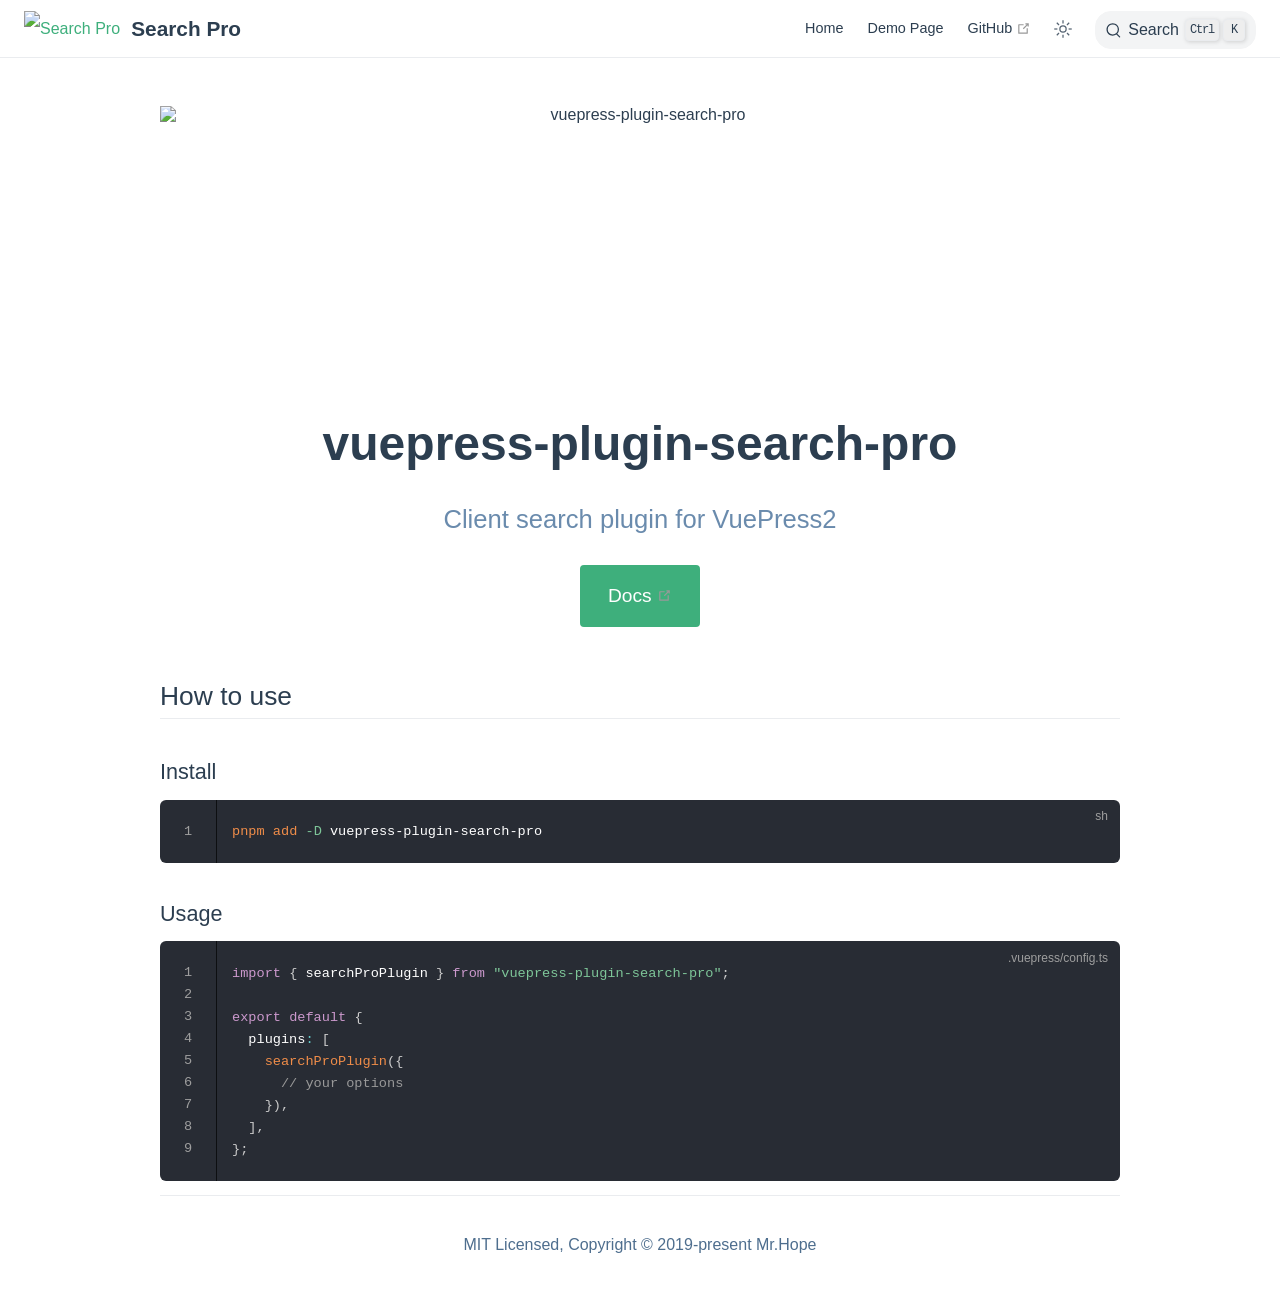
==== commit b5825c09: "Deploying to netlify from @ vuepress-theme-hope/vuepress-theme-hope@b5c864cb4d95c3f70f6d39221cf2924d" ====
--- a/index.html
+++ b/index.html
@@ -1,9 +1,9 @@
-<!DOCTYPE html>
+<!doctype html>
 <html lang="en-US">
   <head>
-    <meta charset="utf-8">
-    <meta name="viewport" content="width=device-width,initial-scale=1">
-    <meta name="generator" content="VuePress 2.0.0-beta.60">
+    <meta charset="utf-8" />
+    <meta name="viewport" content="width=device-width,initial-scale=1" />
+    <meta name="generator" content="VuePress 2.0.0-rc.9" />
     <style>
       :root {
         --c-bg: #fff;
@@ -11,25 +11,28 @@
       html.dark {
         --c-bg: #22272e;
       }
-      html, body {
+      html,
+      body {
         background-color: var(--c-bg);
       }
     </style>
     <script>
-      const userMode = localStorage.getItem('vuepress-color-scheme');
-			const systemDarkMode = window.matchMedia && window.matchMedia('(prefers-color-scheme: dark)').matches;
-			if (userMode === 'dark' || (userMode !== 'light' && systemDarkMode)) {
-				document.documentElement.classList.toggle('dark', true);
-			}
+      const userMode = localStorage.getItem('vuepress-color-scheme')
+      const systemDarkMode =
+        window.matchMedia &&
+        window.matchMedia('(prefers-color-scheme: dark)').matches
+      if (userMode === 'dark' || (userMode !== 'light' && systemDarkMode)) {
+        document.documentElement.classList.toggle('dark', true)
+      }
     </script>
     <title>Home | Search Pro</title><meta name="description" content="VuePress Client Search plugin">
-    <link rel="preload" href="/assets/style-1b0fb606.css" as="style"><link rel="stylesheet" href="/assets/style-1b0fb606.css">
-    <link rel="modulepreload" href="/assets/app-98651274.js"><link rel="modulepreload" href="/assets/framework-c7e7fbe4.js"><link rel="modulepreload" href="/assets/index.html-25261f42.js"><link rel="modulepreload" href="/assets/index.html-fe8d0b52.js"><link rel="prefetch" href="/assets/demo.html-6a06e03f.js" as="script"><link rel="prefetch" href="/assets/example.html-a3f1ea46.js" as="script"><link rel="prefetch" href="/assets/single.html-b81baaeb.js" as="script"><link rel="prefetch" href="/assets/tagwithoutTitle.html-f4020308.js" as="script"><link rel="prefetch" href="/assets/404.html-60b35caa.js" as="script"><link rel="prefetch" href="/assets/demo.html-e30e9d75.js" as="script"><link rel="prefetch" href="/assets/example.html-aa9ab03d.js" as="script"><link rel="prefetch" href="/assets/single.html-c7f3fd85.js" as="script"><link rel="prefetch" href="/assets/tagwithoutTitle.html-090e3e26.js" as="script"><link rel="prefetch" href="/assets/404.html-369abed7.js" as="script"><link rel="prefetch" href="/assets/SearchResult-c6949891.js" as="script">
+    <link rel="preload" href="/assets/style-BUYbLalX.css" as="style"><link rel="stylesheet" href="/assets/style-BUYbLalX.css">
+    <link rel="modulepreload" href="/assets/app-xb6_tDel.js"><link rel="modulepreload" href="/assets/index.html-BigLh1f9.js">
+    <link rel="prefetch" href="/assets/demo.html-DWzQFjhc.js" as="script"><link rel="prefetch" href="/assets/example.html-C7JZThMT.js" as="script"><link rel="prefetch" href="/assets/single.html-DrmHfPq3.js" as="script"><link rel="prefetch" href="/assets/tagwithoutTitle.html-Ba5wNhzF.js" as="script"><link rel="prefetch" href="/assets/zh.html-CR72LUlQ.js" as="script"><link rel="prefetch" href="/assets/404.html-UIaUUSzX.js" as="script"><link rel="prefetch" href="/assets/SearchResult-CdV7MVNZ.js" as="script">
   </head>
   <body>
-    <div id="app"><!--[--><div class="theme-container no-sidebar"><!--[--><header class="navbar"><div class="toggle-sidebar-button" title="toggle sidebar" aria-expanded="false" role="button" tabindex="0"><div class="icon" aria-hidden="true"><span></span><span></span><span></span></div></div><span><a aria-current="page" href="/" class="router-link-active router-link-exact-active"><img class="logo" src="/logo.svg" alt="Search Pro"><span class="site-name can-hide">Search Pro</span></a></span><div class="navbar-items-wrapper" style=""><!--[--><!--]--><nav class="navbar-items can-hide"><!--[--><div class="navbar-item"><a aria-current="page" href="/" class="router-link-active router-link-exact-active" aria-label="Home"><!--[--><!--]--> Home <!--[--><!--]--></a></div><div class="navbar-item"><a href="/demo.html" class="" aria-label="Demo Page"><!--[--><!--]--> Demo Page <!--[--><!--]--></a></div><div class="navbar-item"><a class="external-link" href="https://github.com/vuepress-theme-hope/vuepress-theme-hope/tree/main/demo/search-pro/" rel="noopener noreferrer" target="_blank" aria-label="GitHub"><!--[--><!--]--> GitHub <span><svg class="external-link-icon" xmlns="http://www.w3.org/2000/svg" aria-hidden="true" focusable="false" x="0px" y="0px" viewBox="0 0 100 100" width="15" height="15"><path fill="currentColor" d="M18.8,85.1h56l0,0c2.2,0,4-1.8,4-4v-32h-8v28h-48v-48h28v-8h-32l0,0c-2.2,0-4,1.8-4,4v56C14.8,83.3,16.6,85.1,18.8,85.1z"></path><polygon fill="currentColor" points="45.7,48.7 51.3,54.3 77.2,28.5 77.2,37.2 85.2,37.2 85.2,14.9 62.8,14.9 62.8,22.9 71.5,22.9"></polygon></svg><span class="external-link-icon-sr-only">open in new window</span></span><!--[--><!--]--></a></div><!--]--></nav><!--[--><!--]--><button class="toggle-color-mode-button" title="toggle color mode"><svg style="" class="icon" focusable="false" viewBox="0 0 32 32"><path d="M16 12.005a4 4 0 1 1-4 4a4.005 4.005 0 0 1 4-4m0-2a6 6 0 1 0 6 6a6 6 0 0 0-6-6z" fill="currentColor"></path><path d="M5.394 6.813l1.414-1.415l3.506 3.506L8.9 10.318z" fill="currentColor"></path><path d="M2 15.005h5v2H2z" fill="currentColor"></path><path d="M5.394 25.197L8.9 21.691l1.414 1.415l-3.506 3.505z" fill="currentColor"></path><path d="M15 25.005h2v5h-2z" fill="currentColor"></path><path d="M21.687 23.106l1.414-1.415l3.506 3.506l-1.414 1.414z" fill="currentColor"></path><path d="M25 15.005h5v2h-5z" fill="currentColor"></path><path d="M21.687 8.904l3.506-3.506l1.414 1.415l-3.506 3.505z" fill="currentColor"></path><path d="M15 2.005h2v5h-2z" fill="currentColor"></path></svg><svg style="display:none;" class="icon" focusable="false" viewBox="0 0 32 32"><path d="M13.502 5.414a15.075 15.075 0 0 0 11.594 18.194a11.113 11.113 0 0 1-7.975 3.39c-.138 0-.278.005-.418 0a11.094 11.094 0 0 1-3.2-21.584M14.98 3a1.002 1.002 0 0 0-.175.016a13.096 13.096 0 0 0 1.825 25.981c.164.006.328 0 .49 0a13.072 13.072 0 0 0 10.703-5.555a1.01 1.01 0 0 0-.783-1.565A13.08 13.08 0 0 1 15.89 4.38A1.015 1.015 0 0 0 14.98 3z" fill="currentColor"></path></svg></button><!--[--><button class="search-pro-button" role="search" aria-label="Search"><svg xmlns="http://www.w3.org/2000/svg" class="icon search-icon" viewBox="0 0 1024 1024" fill="currentColor" aria-label="search icon"><path d="M192 480a256 256 0 1 1 512 0 256 256 0 0 1-512 0m631.776 362.496-143.2-143.168A318.464 318.464 0 0 0 768 480c0-176.736-143.264-320-320-320S128 303.264 128 480s143.264 320 320 320a318.016 318.016 0 0 0 184.16-58.592l146.336 146.368c12.512 12.48 32.768 12.48 45.28 0 12.48-12.512 12.48-32.768 0-45.28"></path></svg></button><!--]--></div></header><!--]--><div class="sidebar-mask"></div><!--[--><aside class="sidebar"><nav class="navbar-items"><!--[--><div class="navbar-item"><a aria-current="page" href="/" class="router-link-active router-link-exact-active" aria-label="Home"><!--[--><!--]--> Home <!--[--><!--]--></a></div><div class="navbar-item"><a href="/demo.html" class="" aria-label="Demo Page"><!--[--><!--]--> Demo Page <!--[--><!--]--></a></div><div class="navbar-item"><a class="external-link" href="https://github.com/vuepress-theme-hope/vuepress-theme-hope/tree/main/demo/search-pro/" rel="noopener noreferrer" target="_blank" aria-label="GitHub"><!--[--><!--]--> GitHub <span><svg class="external-link-icon" xmlns="http://www.w3.org/2000/svg" aria-hidden="true" focusable="false" x="0px" y="0px" viewBox="0 0 100 100" width="15" height="15"><path fill="currentColor" d="M18.8,85.1h56l0,0c2.2,0,4-1.8,4-4v-32h-8v28h-48v-48h28v-8h-32l0,0c-2.2,0-4,1.8-4,4v56C14.8,83.3,16.6,85.1,18.8,85.1z"></path><polygon fill="currentColor" points="45.7,48.7 51.3,54.3 77.2,28.5 77.2,37.2 85.2,37.2 85.2,14.9 62.8,14.9 62.8,22.9 71.5,22.9"></polygon></svg><span class="external-link-icon-sr-only">open in new window</span></span><!--[--><!--]--></a></div><!--]--></nav><!--[--><!--]--><!----><!--[--><!--]--></aside><!--]--><!--[--><main class="home"><header class="hero"><img src="/logo.svg" alt="vuepress-plugin-search-pro" height="280"><h1 id="main-title">vuepress-plugin-search-pro</h1><p class="description">Client search plugin for VuePress2</p><p class="actions"><!--[--><a class="external-link action-button primary" href="https://plugin-search-pro.vuejs.press" rel="noopener noreferrer" target="_blank" aria-label="Docs"><!--[--><!--]--> Docs <span><svg class="external-link-icon" xmlns="http://www.w3.org/2000/svg" aria-hidden="true" focusable="false" x="0px" y="0px" viewBox="0 0 100 100" width="15" height="15"><path fill="currentColor" d="M18.8,85.1h56l0,0c2.2,0,4-1.8,4-4v-32h-8v28h-48v-48h28v-8h-32l0,0c-2.2,0-4,1.8-4,4v56C14.8,83.3,16.6,85.1,18.8,85.1z"></path><polygon fill="currentColor" points="45.7,48.7 51.3,54.3 77.2,28.5 77.2,37.2 85.2,37.2 85.2,14.9 62.8,14.9 62.8,22.9 71.5,22.9"></polygon></svg><span class="external-link-icon-sr-only">open in new window</span></span><!--[--><!--]--></a><!--]--></p></header><!----><div class="theme-default-content"><div><h2 id="how-to-use" tabindex="-1"><a class="header-anchor" href="#how-to-use" aria-hidden="true">#</a> How to use</h2><h3 id="install" tabindex="-1"><a class="header-anchor" href="#install" aria-hidden="true">#</a> Install</h3><div class="language-bash line-numbers-mode" data-ext="sh"><pre class="language-bash"><code><span class="token function">pnpm</span> <span class="token function">add</span> <span class="token parameter variable">-D</span> vuepress-plugin-search-pro@next
-</code></pre><div class="line-numbers" aria-hidden="true"><div class="line-number"></div></div></div><h3 id="usage" tabindex="-1"><a class="header-anchor" href="#usage" aria-hidden="true">#</a> Usage</h3><div class="language-typescript line-numbers-mode" data-ext="ts"><pre class="language-typescript"><code><span class="token comment">// .vuepress/config.ts</span>
-<span class="token keyword">import</span> <span class="token punctuation">{</span> searchProPlugin <span class="token punctuation">}</span> <span class="token keyword">from</span> <span class="token string">&quot;vuepress-plugin-search-pro&quot;</span><span class="token punctuation">;</span>
+    <div id="app"><!--[--><div class="theme-container no-sidebar"><!--[--><header class="navbar"><div class="toggle-sidebar-button" title="toggle sidebar" aria-expanded="false" role="button" tabindex="0"><div class="icon" aria-hidden="true"><span></span><span></span><span></span></div></div><span><a class="route-link" href="/"><img class="logo" src="https://theme-hope-assets.vuejs.press/logo.svg" alt="Search Pro"><span class="site-name can-hide" aria-hidden="true">Search Pro</span></a></span><div class="navbar-items-wrapper" style=""><!--[--><!--]--><nav class="navbar-items can-hide" aria-label="site navigation"><!--[--><div class="navbar-item"><a class="route-link" href="/" aria-label="Home"><!--[--><!--[--><!--]--> Home <!--[--><!--]--><!--]--></a></div><div class="navbar-item"><a class="route-link" href="/demo.html" aria-label="Demo Page"><!--[--><!--[--><!--]--> Demo Page <!--[--><!--]--><!--]--></a></div><div class="navbar-item"><a class="external-link" href="https://github.com/vuepress-theme-hope/vuepress-theme-hope/tree/main/demo/search-pro/" rel="noopener noreferrer" target="_blank" aria-label="GitHub"><!--[--><!--[--><!--]--> GitHub <span><svg class="external-link-icon" xmlns="http://www.w3.org/2000/svg" aria-hidden="true" focusable="false" x="0px" y="0px" viewBox="0 0 100 100" width="15" height="15"><path fill="currentColor" d="M18.8,85.1h56l0,0c2.2,0,4-1.8,4-4v-32h-8v28h-48v-48h28v-8h-32l0,0c-2.2,0-4,1.8-4,4v56C14.8,83.3,16.6,85.1,18.8,85.1z"></path><polygon fill="currentColor" points="45.7,48.7 51.3,54.3 77.2,28.5 77.2,37.2 85.2,37.2 85.2,14.9 62.8,14.9 62.8,22.9 71.5,22.9"></polygon></svg><span class="external-link-icon-sr-only">open in new window</span></span><!--[--><!--]--><!--]--></a></div><!--]--></nav><!--[--><!--]--><button class="toggle-color-mode-button" title="toggle color mode"><svg style="" class="icon" focusable="false" viewBox="0 0 32 32"><path d="M16 12.005a4 4 0 1 1-4 4a4.005 4.005 0 0 1 4-4m0-2a6 6 0 1 0 6 6a6 6 0 0 0-6-6z" fill="currentColor"></path><path d="M5.394 6.813l1.414-1.415l3.506 3.506L8.9 10.318z" fill="currentColor"></path><path d="M2 15.005h5v2H2z" fill="currentColor"></path><path d="M5.394 25.197L8.9 21.691l1.414 1.415l-3.506 3.505z" fill="currentColor"></path><path d="M15 25.005h2v5h-2z" fill="currentColor"></path><path d="M21.687 23.106l1.414-1.415l3.506 3.506l-1.414 1.414z" fill="currentColor"></path><path d="M25 15.005h5v2h-5z" fill="currentColor"></path><path d="M21.687 8.904l3.506-3.506l1.414 1.415l-3.506 3.505z" fill="currentColor"></path><path d="M15 2.005h2v5h-2z" fill="currentColor"></path></svg><svg style="display:none;" class="icon" focusable="false" viewBox="0 0 32 32"><path d="M13.502 5.414a15.075 15.075 0 0 0 11.594 18.194a11.113 11.113 0 0 1-7.975 3.39c-.138 0-.278.005-.418 0a11.094 11.094 0 0 1-3.2-21.584M14.98 3a1.002 1.002 0 0 0-.175.016a13.096 13.096 0 0 0 1.825 25.981c.164.006.328 0 .49 0a13.072 13.072 0 0 0 10.703-5.555a1.01 1.01 0 0 0-.783-1.565A13.08 13.08 0 0 1 15.89 4.38A1.015 1.015 0 0 0 14.98 3z" fill="currentColor"></path></svg></button><!--[--><button type="button" class="search-pro-button" aria-label="Search"><svg xmlns="http://www.w3.org/2000/svg" class="icon search-icon" viewBox="0 0 1024 1024" fill="currentColor" aria-label="search icon"><path d="M192 480a256 256 0 1 1 512 0 256 256 0 0 1-512 0m631.776 362.496-143.2-143.168A318.464 318.464 0 0 0 768 480c0-176.736-143.264-320-320-320S128 303.264 128 480s143.264 320 320 320a318.016 318.016 0 0 0 184.16-58.592l146.336 146.368c12.512 12.48 32.768 12.48 45.28 0 12.48-12.512 12.48-32.768 0-45.28"></path></svg><div class="search-pro-placeholder">Search</div><div class="search-pro-key-hints"><kbd class="search-pro-key">Ctrl</kbd><kbd class="search-pro-key">K</kbd></div></button><!--]--></div></header><!--]--><div class="sidebar-mask"></div><!--[--><aside class="sidebar"><nav class="navbar-items" aria-label="site navigation"><!--[--><div class="navbar-item"><a class="route-link" href="/" aria-label="Home"><!--[--><!--[--><!--]--> Home <!--[--><!--]--><!--]--></a></div><div class="navbar-item"><a class="route-link" href="/demo.html" aria-label="Demo Page"><!--[--><!--[--><!--]--> Demo Page <!--[--><!--]--><!--]--></a></div><div class="navbar-item"><a class="external-link" href="https://github.com/vuepress-theme-hope/vuepress-theme-hope/tree/main/demo/search-pro/" rel="noopener noreferrer" target="_blank" aria-label="GitHub"><!--[--><!--[--><!--]--> GitHub <span><svg class="external-link-icon" xmlns="http://www.w3.org/2000/svg" aria-hidden="true" focusable="false" x="0px" y="0px" viewBox="0 0 100 100" width="15" height="15"><path fill="currentColor" d="M18.8,85.1h56l0,0c2.2,0,4-1.8,4-4v-32h-8v28h-48v-48h28v-8h-32l0,0c-2.2,0-4,1.8-4,4v56C14.8,83.3,16.6,85.1,18.8,85.1z"></path><polygon fill="currentColor" points="45.7,48.7 51.3,54.3 77.2,28.5 77.2,37.2 85.2,37.2 85.2,14.9 62.8,14.9 62.8,22.9 71.5,22.9"></polygon></svg><span class="external-link-icon-sr-only">open in new window</span></span><!--[--><!--]--><!--]--></a></div><!--]--></nav><!--[--><!--]--><!----><!--[--><!--]--></aside><!--]--><!--[--><main class="home"><header class="hero"><img src="https://theme-hope-assets.vuejs.press/logo.svg" alt="vuepress-plugin-search-pro" height="280"><h1 id="main-title">vuepress-plugin-search-pro</h1><p class="description">Client search plugin for VuePress2</p><p class="actions"><!--[--><a class="external-link action-button primary" href="https://plugin-search-pro.vuejs.press" rel="noopener noreferrer" target="_blank" aria-label="Docs"><!--[--><!--[--><!--]--> Docs <span><svg class="external-link-icon" xmlns="http://www.w3.org/2000/svg" aria-hidden="true" focusable="false" x="0px" y="0px" viewBox="0 0 100 100" width="15" height="15"><path fill="currentColor" d="M18.8,85.1h56l0,0c2.2,0,4-1.8,4-4v-32h-8v28h-48v-48h28v-8h-32l0,0c-2.2,0-4,1.8-4,4v56C14.8,83.3,16.6,85.1,18.8,85.1z"></path><polygon fill="currentColor" points="45.7,48.7 51.3,54.3 77.2,28.5 77.2,37.2 85.2,37.2 85.2,14.9 62.8,14.9 62.8,22.9 71.5,22.9"></polygon></svg><span class="external-link-icon-sr-only">open in new window</span></span><!--[--><!--]--><!--]--></a><!--]--></p></header><!----><div class="theme-default-content"><div><h2 id="how-to-use" tabindex="-1"><a class="header-anchor" href="#how-to-use"><span>How to use</span></a></h2><h3 id="install" tabindex="-1"><a class="header-anchor" href="#install"><span>Install</span></a></h3><div class="language-bash line-numbers-mode" data-ext="sh" data-title="sh"><pre class="language-bash"><code><span class="token function">pnpm</span> <span class="token function">add</span> <span class="token parameter variable">-D</span> vuepress-plugin-search-pro
+</code></pre><div class="line-numbers" aria-hidden="true"><div class="line-number"></div></div></div><h3 id="usage" tabindex="-1"><a class="header-anchor" href="#usage"><span>Usage</span></a></h3><div class="language-typescript line-numbers-mode" data-ext="ts" data-title=".vuepress/config.ts"><pre class="language-typescript"><code><span class="token keyword">import</span> <span class="token punctuation">{</span> searchProPlugin <span class="token punctuation">}</span> <span class="token keyword">from</span> <span class="token string">&quot;vuepress-plugin-search-pro&quot;</span><span class="token punctuation">;</span>
 
 <span class="token keyword">export</span> <span class="token keyword">default</span> <span class="token punctuation">{</span>
   plugins<span class="token operator">:</span> <span class="token punctuation">[</span>
@@ -38,7 +41,7 @@
     <span class="token punctuation">}</span><span class="token punctuation">)</span><span class="token punctuation">,</span>
   <span class="token punctuation">]</span><span class="token punctuation">,</span>
 <span class="token punctuation">}</span><span class="token punctuation">;</span>
-</code></pre><div class="line-numbers" aria-hidden="true"><div class="line-number"></div><div class="line-number"></div><div class="line-number"></div><div class="line-number"></div><div class="line-number"></div><div class="line-number"></div><div class="line-number"></div><div class="line-number"></div><div class="line-number"></div><div class="line-number"></div></div></div></div></div><!--[--><!-- eslint-disable-next-line vue/no-v-html --><div class="footer">MIT Licensed, Copyright © 2019-present Mr.Hope</div><!--]--></main><!--]--></div><!----><!----><!--]--></div>
-    <script type="module" src="/assets/app-98651274.js" defer></script>
+</code></pre><div class="line-numbers" aria-hidden="true"><div class="line-number"></div><div class="line-number"></div><div class="line-number"></div><div class="line-number"></div><div class="line-number"></div><div class="line-number"></div><div class="line-number"></div><div class="line-number"></div><div class="line-number"></div></div></div></div></div><!--[--><!-- eslint-disable-next-line vue/no-v-html --><div class="footer">MIT Licensed, Copyright © 2019-present Mr.Hope</div><!--]--></main><!--]--></div><!--[--><!----><!----><!--]--><!--]--></div>
+    <script type="module" src="/assets/app-xb6_tDel.js" defer></script>
   </body>
 </html>
--- a/assets/style-BUYbLalX.css
+++ b/assets/style-BUYbLalX.css
@@ -0,0 +1 @@
+.vp-back-to-top-button{position:fixed!important;bottom:4rem;inset-inline-end:1rem;z-index:100;width:3rem;height:3rem;padding:.5rem;border-width:0;border-radius:50%;background:var(--back-to-top-bg-color);color:var(--back-to-top-color);box-shadow:2px 2px 10px 4px var(--back-to-top-shadow);cursor:pointer}@media (max-width: 959px){.vp-back-to-top-button{width:2.5rem;height:2.5rem}}@media print{.vp-back-to-top-button{display:none}}.vp-back-to-top-button:hover{color:var(--back-to-top-color-hover)}.vp-back-to-top-button .back-to-top-icon{overflow:hidden;width:100%;height:100%;background:currentcolor;border-radius:50%;-webkit-mask-image:var(--back-to-top-icon);mask-image:var(--back-to-top-icon);-webkit-mask-position:50%;mask-position:50%;-webkit-mask-size:cover;mask-size:cover}.vp-scroll-progress{position:absolute;right:-2px;bottom:-2px;width:calc(100% + 4px);height:calc(100% + 4px)}.vp-scroll-progress svg{width:100%;height:100%}.vp-scroll-progress circle{opacity:.9;fill:none;stroke:currentColor;transform:rotate(-90deg);transform-origin:50% 50%;r:22;stroke-dasharray:0% 314.1593%;stroke-width:3px}@media (max-width: 959px){.vp-scroll-progress circle{r:18}}.back-to-top-enter-active,.back-to-top-leave-active{transition:opacity .3s}.back-to-top-enter-from,.back-to-top-leave-to{opacity:0}:root{--back-to-top-z-index: 5;--back-to-top-icon: url("data:image/svg+xml,%3csvg%20xmlns='http://www.w3.org/2000/svg'%20viewBox='0%200%201024%201024'%3e%3cpath%20d='M512%20843.2c-36.2%200-66.4-13.6-85.8-21.8-10.8-4.6-22.6%203.6-21.8%2015.2l7%20102c.4%206.2%207.6%209.4%2012.6%205.6l29-22c3.6-2.8%209-1.8%2011.4%202l41%2064.2c3%204.8%2010.2%204.8%2013.2%200l41-64.2c2.4-3.8%207.8-4.8%2011.4-2l29%2022c5%203.8%2012.2.6%2012.6-5.6l7-102c.8-11.6-11-20-21.8-15.2-19.6%208.2-49.6%2021.8-85.8%2021.8'/%3e%3cpath%20d='m795.4%20586.2-96-98.2C699.4%20172%20513%2032%20513%2032S324.8%20172%20324.8%20488l-96%2098.2c-3.6%203.6-5.2%209-4.4%2014.2L261.2%20824c1.8%2011.4%2014.2%2017%2023.6%2010.8L419%20744s41.4%2040%2094.2%2040%2092.2-40%2092.2-40l134.2%2090.8c9.2%206.2%2021.6.6%2023.6-10.8l37-223.8c.4-5.2-1.2-10.4-4.8-14M513%20384c-34%200-61.4-28.6-61.4-64s27.6-64%2061.4-64c34%200%2061.4%2028.6%2061.4%2064S547%20384%20513%20384'/%3e%3c/svg%3e");--back-to-top-bg-color: #fff;--back-to-top-color: #3eaf7c;--back-to-top-color-hover: #71cda3;--back-to-top-shadow: rgb(0 0 0 / 20%)}div[class*=language-]:hover:before{display:none}div[class*=language-]:hover .vp-copy-code-button{opacity:1}.vp-copy-code-button{position:absolute;top:.5em;right:.5em;z-index:5;width:2.5rem;height:2.5rem;padding:0;border-width:0;border-radius:.5rem;background:transparent;outline:none;opacity:0;cursor:pointer;transition:opacity .4s}@media print{.vp-copy-code-button{display:none}}.vp-copy-code-button:focus,.vp-copy-code-button.copied{opacity:1}.vp-copy-code-button:hover,.vp-copy-code-button.copied{background:var(--copy-code-hover)}.vp-copy-code-button.copied .vp-copy-icon{-webkit-mask-image:var(--code-copied-icon);mask-image:var(--code-copied-icon)}.vp-copy-code-button.copied:after{content:attr(data-copied);position:absolute;top:0;right:calc(100% + .25rem);display:block;height:1.25rem;padding:.625rem;border-radius:.5rem;background:var(--copy-code-hover);color:var(--copy-code-color);font-weight:500;line-height:1.25rem;white-space:nowrap}.vp-copy-icon{width:1.25rem;height:1.25rem;padding:.625rem;background:currentcolor;color:var(--copy-code-color);font-size:1.25rem;-webkit-mask-image:var(--code-copy-icon);mask-image:var(--code-copy-icon);-webkit-mask-position:50%;mask-position:50%;-webkit-mask-repeat:no-repeat;mask-repeat:no-repeat;-webkit-mask-size:1em;mask-size:1em}:root{--code-copy-icon: url("data:image/svg+xml,%3csvg%20xmlns='http://www.w3.org/2000/svg'%20viewBox='0%200%2024%2024'%20fill='none'%20height='20'%20width='20'%20stroke='rgba(128,128,128,1)'%20stroke-width='2'%3e%3cpath%20stroke-linecap='round'%20stroke-linejoin='round'%20d='M9%205H7a2%202%200%200%200-2%202v12a2%202%200%200%200%202%202h10a2%202%200%200%200%202-2V7a2%202%200%200%200-2-2h-2M9%205a2%202%200%200%200%202%202h2a2%202%200%200%200%202-2M9%205a2%202%200%200%201%202-2h2a2%202%200%200%201%202%202'%20/%3e%3c/svg%3e");--code-copied-icon: url("data:image/svg+xml,%3csvg%20xmlns='http://www.w3.org/2000/svg'%20viewBox='0%200%2024%2024'%20fill='none'%20height='20'%20width='20'%20stroke='rgba(128,128,128,1)'%20stroke-width='2'%3e%3cpath%20stroke-linecap='round'%20stroke-linejoin='round'%20d='M9%205H7a2%202%200%200%200-2%202v12a2%202%200%200%200%202%202h10a2%202%200%200%200%202-2V7a2%202%200%200%200-2-2h-2M9%205a2%202%200%200%200%202%202h2a2%202%200%200%200%202-2M9%205a2%202%200%200%201%202-2h2a2%202%200%200%201%202%202m-6%209%202%202%204-4'%20/%3e%3c/svg%3e");--copy-code-color: #9e9e9e;--copy-code-hover: rgb(0 0 0 / 50%)}:root{--external-link-icon-color: #aaa}.external-link-icon{position:relative;display:inline-block;color:var(--external-link-icon-color);vertical-align:middle;top:-1px}@media print{.external-link-icon{display:none}}.external-link-icon-sr-only{position:absolute;width:1px;height:1px;padding:0;margin:-1px;overflow:hidden;clip:rect(0,0,0,0);white-space:nowrap;border-width:0;-webkit-user-select:none;-moz-user-select:none;user-select:none}:root{--medium-zoom-z-index: 100;--medium-zoom-bg-color: #ffffff;--medium-zoom-opacity: 1}.medium-zoom-overlay{background-color:var(--medium-zoom-bg-color)!important;z-index:var(--medium-zoom-z-index)}.medium-zoom-overlay~img{z-index:calc(var(--medium-zoom-z-index) + 1)}.medium-zoom--opened .medium-zoom-overlay{opacity:var(--medium-zoom-opacity)}:root{--nprogress-color: #29d;--nprogress-z-index: 1031}#nprogress{pointer-events:none}#nprogress .bar{background:var(--nprogress-color);position:fixed;z-index:var(--nprogress-z-index);top:0;left:0;width:100%;height:2px}.vp-page-nav{display:flex;flex-wrap:wrap;max-width:var(--content-width, 740px);min-height:2rem;margin-inline:auto;margin-top:0;padding-block:.5rem;padding-inline:2rem;border-top:1px solid var(--c-border);transition:border-top var(--t-color);padding-top:1rem;padding-bottom:0}@media (max-width: 959px){.vp-page-nav{padding-inline:1rem}}@media print{.vp-page-nav{display:none}}.vp-page-nav .route-link{display:inline-block;flex-grow:1;margin:.25rem;padding:.25rem .5rem;border:1px solid var(--c-border);border-radius:.25rem}.vp-page-nav .route-link:hover{background:var(--c-bg-light)}.vp-page-nav .route-link .hint{color:var(--c-text-quote);font-size:.875rem;line-height:2}.vp-page-nav .prev{text-align:start}.vp-page-nav .next{text-align:end}:root{--c-brand: #3eaf7c;--c-brand-light: #4abf8a;--c-bg: #ffffff;--c-bg-light: #f3f4f5;--c-bg-lighter: #eeeeee;--c-bg-dark: #ebebec;--c-bg-darker: #e6e6e6;--c-bg-navbar: var(--c-bg);--c-bg-sidebar: var(--c-bg);--c-bg-arrow: #cccccc;--c-text: #2c3e50;--c-text-accent: var(--c-brand);--c-text-light: #3a5169;--c-text-lighter: #4e6e8e;--c-text-lightest: #6a8bad;--c-text-quote: #999999;--c-border: #eaecef;--c-border-dark: #dfe2e5;--c-tip: #42b983;--c-tip-bg: var(--c-bg-light);--c-tip-title: var(--c-text);--c-tip-text: var(--c-text);--c-tip-text-accent: var(--c-text-accent);--c-warning: #ffc310;--c-warning-bg: #fffae3;--c-warning-bg-light: #fff3ba;--c-warning-bg-lighter: #fff0b0;--c-warning-border-dark: #f7dc91;--c-warning-details-bg: #fff5ca;--c-warning-title: #f1b300;--c-warning-text: #746000;--c-warning-text-accent: #edb100;--c-warning-text-light: #c1971c;--c-warning-text-quote: #ccab49;--c-danger: #f11e37;--c-danger-bg: #ffe0e0;--c-danger-bg-light: #ffcfde;--c-danger-bg-lighter: #ffc9c9;--c-danger-border-dark: #f1abab;--c-danger-details-bg: #ffd4d4;--c-danger-title: #ed1e2c;--c-danger-text: #660000;--c-danger-text-accent: #bd1a1a;--c-danger-text-light: #b5474d;--c-danger-text-quote: #c15b5b;--c-details-bg: #eeeeee;--c-badge-tip: var(--c-tip);--c-badge-warning: #ecc808;--c-badge-warning-text: var(--c-bg);--c-badge-danger: #dc2626;--c-badge-danger-text: var(--c-bg);--c-code-group-tab-title: rgba(255, 255, 255, .9);--c-code-group-tab-bg: var(--code-bg-color);--c-code-group-tab-outline: var(var(--c-code-group-tab-title));--c-code-group-tab-active-border: var(--c-brand);--t-color: .3s ease;--t-transform: .3s ease;--code-bg-color: #282c34;--code-hl-bg-color: rgba(0, 0, 0, .66);--code-ln-color: #9e9e9e;--code-ln-wrapper-width: 3.5rem;--font-family: -apple-system, BlinkMacSystemFont, "Segoe UI", Roboto, Oxygen, Ubuntu, Cantarell, "Fira Sans", "Droid Sans", "Helvetica Neue", sans-serif;--font-family-code: Consolas, Monaco, "Andale Mono", "Ubuntu Mono", monospace;--navbar-height: 3.6rem;--navbar-padding-v: .7rem;--navbar-padding-h: 1.5rem;--sidebar-width: 20rem;--sidebar-width-mobile: calc(var(--sidebar-width) * .82);--content-width: 740px;--homepage-width: 960px}.vp-back-to-top-button{--back-to-top-color: var(--c-brand);--back-to-top-color-hover: var(--c-brand-light);--back-to-top-bg-color: var(--c-bg)}.vp-catalog-wrapper{--catalog-bg-color: var(--c-bg);--catalog-bg-secondary-color: var(--c-bg-dark);--catalog-border-color: var(--c-border);--catalog-active-color: var(--c-brand);--catalog-hover-color: var(--c-brand-light)}.waline-wrapper{--waline-bg-color: var(--c-bg);--waline-bg-color-light: var(--c-bg-light);--waline-text-color: var(--c-color);--waline-border: 1px solid var(--c-border);--waline-border-color: var(--c-border);--waline-theme-color: var(--c-brand);--waline-active-color: var(--c-brand-light)}.DocSearch{--docsearch-primary-color: var(--c-brand);--docsearch-text-color: var(--c-text);--docsearch-highlight-color: var(--c-brand);--docsearch-muted-color: var(--c-text-quote);--docsearch-container-background: rgba(9, 10, 17, .8);--docsearch-modal-background: var(--c-bg-light);--docsearch-searchbox-background: var(--c-bg-lighter);--docsearch-searchbox-focus-background: var(--c-bg);--docsearch-searchbox-shadow: inset 0 0 0 2px var(--c-brand);--docsearch-hit-color: var(--c-text-light);--docsearch-hit-active-color: var(--c-bg);--docsearch-hit-background: var(--c-bg);--docsearch-hit-shadow: 0 1px 3px 0 var(--c-border-dark);--docsearch-footer-background: var(--c-bg)}.external-link-icon{--external-link-icon-color: var(--c-text-quote)}.medium-zoom-overlay{--medium-zoom-bg-color: var(--c-bg)}#nprogress{--nprogress-color: var(--c-brand)}body{--photo-swipe-bullet: var(--c-bg);--photo-swipe-bullet-active: var(--c-brand)}body{--pwa-text-color: var(--c-text);--pwa-bg-color: var(--c-bg);--pwa-border-color: var(--c-brand);--pwa-btn-text-color: var(--c-bg);--pwa-btn-bg-color: var(--c-brand);--pwa-btn-hover-bg-color: var(--c-brand-light)}.language-modal-mask{--redirect-bg-color: var(--c-bg);--redirect-bg-color-light: var(--c-bg-light);--redirect-bg-color-lighter: var(--c-bg-lighter);--redirect-text-color: var(--c-text);--redirect-primary-color: var(--c-brand);--redirect-primary-hover-color: var(--c-brand-light);--redirect-primary-text-color: var(--c-bg)}.search-box{--search-bg-color: var(--c-bg);--search-accent-color: var(--c-brand);--search-text-color: var(--c-text);--search-border-color: var(--c-border);--search-item-text-color: var(--c-text-lighter);--search-item-focus-bg-color: var(--c-bg-light)}html.dark{--c-brand: #3aa675;--c-brand-light: #349469;--c-bg: #22272e;--c-bg-light: #2b313a;--c-bg-lighter: #262c34;--c-bg-dark: #343b44;--c-bg-darker: #37404c;--c-text: #adbac7;--c-text-light: #96a7b7;--c-text-lighter: #8b9eb0;--c-text-lightest: #8094a8;--c-border: #3e4c5a;--c-border-dark: #34404c;--c-tip: #318a62;--c-warning: #e0ad15;--c-warning-bg: #2d2f2d;--c-warning-bg-light: #423e2a;--c-warning-bg-lighter: #44442f;--c-warning-border-dark: #957c35;--c-warning-details-bg: #39392d;--c-warning-title: #fdca31;--c-warning-text: #d8d96d;--c-warning-text-accent: #ffbf00;--c-warning-text-light: #ddb84b;--c-warning-text-quote: #ccab49;--c-danger: #fc1e38;--c-danger-bg: #39232c;--c-danger-bg-light: #4b2b35;--c-danger-bg-lighter: #553040;--c-danger-border-dark: #a25151;--c-danger-details-bg: #482936;--c-danger-title: #fc2d3b;--c-danger-text: #ea9ca0;--c-danger-text-accent: #fd3636;--c-danger-text-light: #d9777c;--c-danger-text-quote: #d56b6b;--c-details-bg: #323843;--c-badge-warning: var(--c-warning);--c-badge-warning-text: #3c2e05;--c-badge-danger: var(--c-danger);--c-badge-danger-text: #401416;--code-hl-bg-color: #363b46}html.dark .DocSearch{--docsearch-logo-color: var(--c-text);--docsearch-modal-shadow: inset 1px 1px 0 0 #2c2e40, 0 3px 8px 0 #000309;--docsearch-key-shadow: inset 0 -2px 0 0 #282d55, inset 0 0 1px 1px #51577d, 0 2px 2px 0 rgba(3, 4, 9, .3);--docsearch-key-gradient: linear-gradient(-225deg, #444950, #1c1e21);--docsearch-footer-shadow: inset 0 1px 0 0 rgba(73, 76, 106, .5), 0 -4px 8px 0 rgba(0, 0, 0, .2)}html.dark body{--pwa-shadow-color: rgb(0 0 0 / 30%);--pwa-content-color: #ccc;--pwa-content-light-color: #999}html,body{padding:0;margin:0;background-color:var(--c-bg);transition:background-color var(--t-color)}html.dark{color-scheme:dark}html{font-size:16px}body{font-family:var(--font-family);-webkit-font-smoothing:antialiased;-moz-osx-font-smoothing:grayscale;font-size:1rem;color:var(--c-text)}a{font-weight:500;color:var(--c-text-accent);text-decoration:none;overflow-wrap:break-word}p a code{font-weight:400;color:var(--c-text-accent)}kbd{font-family:var(--font-family-code);color:var(--c-text);background:var(--c-bg-lighter);border:solid .15rem var(--c-border-dark);border-bottom:solid .25rem var(--c-border-dark);border-radius:.15rem;padding:0 .15em}code{font-family:var(--font-family-code);color:var(--c-text-lighter);padding:.25rem .5rem;margin:0;font-size:.85em;background-color:var(--c-bg-light);border-radius:3px;overflow-wrap:break-word;transition:background-color var(--t-color)}blockquote{font-size:1rem;color:var(--c-text-quote);border-left:.2rem solid var(--c-border-dark);margin:1rem 0;padding:.25rem 0 .25rem 1rem;overflow-wrap:break-word}blockquote>p{margin:0}ul,ol{padding-left:1.2em}strong{font-weight:600}h1,h2,h3,h4,h5,h6{font-weight:600;line-height:1.25;overflow-wrap:break-word}h1:focus-visible,h2:focus-visible,h3:focus-visible,h4:focus-visible,h5:focus-visible,h6:focus-visible{outline:none}h1 .header-anchor,h2 .header-anchor,h3 .header-anchor,h4 .header-anchor,h5 .header-anchor,h6 .header-anchor{color:inherit;text-decoration:none;position:relative}h1 .header-anchor:hover:before,h2 .header-anchor:hover:before,h3 .header-anchor:hover:before,h4 .header-anchor:hover:before,h5 .header-anchor:hover:before,h6 .header-anchor:hover:before{font-size:.8em;content:"¶";position:absolute;left:-.75em;color:var(--c-brand)}h1 .header-anchor:focus-visible,h2 .header-anchor:focus-visible,h3 .header-anchor:focus-visible,h4 .header-anchor:focus-visible,h5 .header-anchor:focus-visible,h6 .header-anchor:focus-visible{outline:none}h1 .header-anchor:focus-visible:before,h2 .header-anchor:focus-visible:before,h3 .header-anchor:focus-visible:before,h4 .header-anchor:focus-visible:before,h5 .header-anchor:focus-visible:before,h6 .header-anchor:focus-visible:before{content:"¶";position:absolute;left:-.75em;color:var(--c-brand);outline:auto}h1{font-size:2.2rem}h2{font-size:1.65rem;padding-bottom:.3rem;border-bottom:1px solid var(--c-border);transition:border-color var(--t-color)}h3{font-size:1.35rem}h4{font-size:1.15rem}h5{font-size:1.05rem}h6{font-size:1rem}@media print{a[href^="http://"]:after,a[href^="https://"]:after{content:" (" attr(href) ") "}}p,ul,ol{line-height:1.7;overflow-wrap:break-word}hr{border:0;border-top:1px solid var(--c-border)}table{border-collapse:collapse;margin:1rem 0;display:block;overflow-x:auto;transition:border-color var(--t-color)}tr{border-top:1px solid var(--c-border-dark);transition:border-color var(--t-color)}tr:nth-child(2n){background-color:var(--c-bg-light);transition:background-color var(--t-color)}tr:nth-child(2n) code{background-color:var(--c-bg-dark)}th,td{padding:.6em 1em;border:1px solid var(--c-border-dark);transition:border-color var(--t-color)}.arrow{display:inline-block;vertical-align:middle;width:1em;height:1em;background-image:url("data:image/svg+xml,%3Csvg xmlns='http://www.w3.org/2000/svg' viewBox='0 0 24 24'%3E%3Cpath fill='rgba(0,0,0,0.5)' d='M7.41 15.41L12 10.83l4.59 4.58L18 14l-6-6-6 6z'/%3E%3C/svg%3E");background-position:center;background-repeat:no-repeat;line-height:normal;transition:all .3s}html.dark .arrow{background-image:url("data:image/svg+xml,%3Csvg xmlns='http://www.w3.org/2000/svg' viewBox='0 0 24 24'%3E%3Cpath fill='rgba(255,255,255,0.5)' d='M7.41 15.41L12 10.83l4.59 4.58L18 14l-6-6-6 6z'/%3E%3C/svg%3E")}.arrow.down{transform:rotate(180deg)}.arrow.right{transform:rotate(90deg)}.arrow.left{transform:rotate(-90deg)}.badge{display:inline-block;font-size:14px;font-weight:600;height:18px;line-height:18px;border-radius:3px;padding:0 6px;color:var(--c-bg);vertical-align:top;transition:color var(--t-color),background-color var(--t-color)}.badge.tip{background-color:var(--c-badge-tip)}.badge.warning{background-color:var(--c-badge-warning);color:var(--c-badge-warning-text)}.badge.danger{background-color:var(--c-badge-danger);color:var(--c-badge-danger-text)}.badge+.badge{margin-left:5px}code[class*=language-],pre[class*=language-]{color:#ccc;background:none;font-family:var(--font-family-code);font-size:1em;text-align:left;white-space:pre;word-spacing:normal;word-break:normal;word-wrap:normal;line-height:1.5;-moz-tab-size:4;-o-tab-size:4;tab-size:4;-webkit-hyphens:none;hyphens:none}pre[class*=language-]{padding:1em;margin:.5em 0;overflow:auto}:not(pre)>code[class*=language-],pre[class*=language-]{background:#2d2d2d}:not(pre)>code[class*=language-]{padding:.1em;border-radius:.3em;white-space:normal}.token.comment,.token.block-comment,.token.prolog,.token.doctype,.token.cdata{color:#999}.token.punctuation{color:#ccc}.token.tag,.token.attr-name,.token.namespace,.token.deleted{color:#ec5975}.token.function-name{color:#6196cc}.token.boolean,.token.number,.token.function{color:#f08d49}.token.property,.token.class-name,.token.constant,.token.symbol{color:#f8c555}.token.selector,.token.important,.token.atrule,.token.keyword,.token.builtin{color:#cc99cd}.token.string,.token.char,.token.attr-value,.token.regex,.token.variable{color:#7ec699}.token.operator,.token.entity,.token.url{color:#67cdcc}.token.important,.token.bold{font-weight:700}.token.italic{font-style:italic}.token.entity{cursor:help}.token.inserted{color:#3eaf7c}.theme-default-content pre,.theme-default-content pre[class*=language-]{line-height:1.375;padding:1.3rem 1.5rem;margin:.85rem 0;border-radius:6px;overflow:auto}.theme-default-content pre code,.theme-default-content pre[class*=language-] code{color:#fff;padding:0;background-color:transparent!important;border-radius:0;overflow-wrap:unset;-webkit-font-smoothing:auto;-moz-osx-font-smoothing:auto}.theme-default-content .line-number{font-family:var(--font-family-code)}div[class*=language-]{position:relative;background-color:var(--code-bg-color);border-radius:6px}div[class*=language-]:before{content:attr(data-title);position:absolute;z-index:3;top:.8em;right:1em;font-size:.75rem;color:var(--code-ln-color)}div[class*=language-] pre,div[class*=language-] pre[class*=language-]{background:transparent!important;position:relative;z-index:1}div[class*=language-] .highlight-lines{-webkit-user-select:none;-moz-user-select:none;user-select:none;padding-top:1.3rem;position:absolute;top:0;left:0;width:100%;line-height:1.375}div[class*=language-] .highlight-lines .highlight-line{background-color:var(--code-hl-bg-color)}div[class*=language-]:not(.line-numbers-mode) .line-numbers{display:none}div[class*=language-].line-numbers-mode .highlight-lines .highlight-line{position:relative}div[class*=language-].line-numbers-mode .highlight-lines .highlight-line:before{content:" ";position:absolute;z-index:2;left:0;top:0;display:block;width:var(--code-ln-wrapper-width);height:100%}div[class*=language-].line-numbers-mode pre{margin-left:var(--code-ln-wrapper-width);padding-left:1rem;vertical-align:middle}div[class*=language-].line-numbers-mode .line-numbers{position:absolute;top:0;width:var(--code-ln-wrapper-width);text-align:center;color:var(--code-ln-color);padding-top:1.25rem;line-height:1.375;counter-reset:line-number}div[class*=language-].line-numbers-mode .line-numbers .line-number{position:relative;z-index:3;-webkit-user-select:none;-moz-user-select:none;user-select:none;height:1.375em}div[class*=language-].line-numbers-mode .line-numbers .line-number:before{counter-increment:line-number;content:counter(line-number);font-size:.85em}div[class*=language-].line-numbers-mode:after{content:"";position:absolute;top:0;left:0;width:var(--code-ln-wrapper-width);height:100%;border-radius:6px 0 0 6px;border-right:1px solid var(--code-hl-bg-color)}@media (max-width: 419px){.theme-default-content div[class*=language-]{margin:.85rem -1.5rem;border-radius:0}}.code-group__nav{margin-top:.85rem;margin-bottom:calc(-1.7rem - 6px);padding-bottom:calc(1.7rem - 6px);padding-left:10px;padding-top:10px;border-top-left-radius:6px;border-top-right-radius:6px;background-color:var(--c-code-group-tab-bg)}.code-group__nav-tab{border:0;padding:5px;cursor:pointer;background-color:transparent;font-size:.85em;line-height:1.4;color:var(--c-code-group-tab-title);font-weight:600}.code-group__nav-tab:focus{outline:none}.code-group__nav-tab:focus-visible{outline:1px solid var(--c-code-group-tab-outline)}.code-group__nav-tab-active{border-bottom:var(--c-code-group-tab-active-border) 1px solid}@media (max-width: 419px){.code-group__nav{margin-left:-1.5rem;margin-right:-1.5rem;border-radius:0}}.code-group-item{display:none}.code-group-item__active{display:block}.code-group-item>pre{background-color:orange}.custom-container{transition:color var(--t-color),border-color var(--t-color),background-color var(--t-color)}.custom-container .custom-container-title{font-weight:600}.custom-container .custom-container-title:not(:only-child){margin-bottom:-.4rem}.custom-container.tip,.custom-container.warning,.custom-container.danger{padding:.1rem 1.5rem;border-left-width:.5rem;border-left-style:solid;margin:1rem 0}.custom-container.tip{border-color:var(--c-tip);background-color:var(--c-tip-bg);color:var(--c-tip-text)}.custom-container.tip .custom-container-title{color:var(--c-tip-title)}.custom-container.tip a{color:var(--c-tip-text-accent)}.custom-container.tip code{background-color:var(--c-bg-dark)}.custom-container.warning{border-color:var(--c-warning);background-color:var(--c-warning-bg);color:var(--c-warning-text)}.custom-container.warning .custom-container-title{color:var(--c-warning-title)}.custom-container.warning a{color:var(--c-warning-text-accent)}.custom-container.warning blockquote{border-left-color:var(--c-warning-border-dark);color:var(--c-warning-text-quote)}.custom-container.warning code{color:var(--c-warning-text-light);background-color:var(--c-warning-bg-light)}.custom-container.warning details{background-color:var(--c-warning-details-bg)}.custom-container.warning details code{background-color:var(--c-warning-bg-lighter)}.custom-container.warning .external-link-icon{--external-link-icon-color: var(--c-warning-text-quote)}.custom-container.danger{border-color:var(--c-danger);background-color:var(--c-danger-bg);color:var(--c-danger-text)}.custom-container.danger .custom-container-title{color:var(--c-danger-title)}.custom-container.danger a{color:var(--c-danger-text-accent)}.custom-container.danger blockquote{border-left-color:var(--c-danger-border-dark);color:var(--c-danger-text-quote)}.custom-container.danger code{color:var(--c-danger-text-light);background-color:var(--c-danger-bg-light)}.custom-container.danger details{background-color:var(--c-danger-details-bg)}.custom-container.danger details code{background-color:var(--c-danger-bg-lighter)}.custom-container.danger .external-link-icon{--external-link-icon-color: var(--c-danger-text-quote)}.custom-container.details{display:block;position:relative;border-radius:2px;margin:1.6em 0;padding:1.6em;background-color:var(--c-details-bg)}.custom-container.details code{background-color:var(--c-bg-darker)}.custom-container.details h4{margin-top:0}.custom-container.details figure:last-child,.custom-container.details p:last-child{margin-bottom:0;padding-bottom:0}.custom-container.details summary{outline:none;cursor:pointer}.home{padding:var(--navbar-height) 2rem 0;max-width:var(--homepage-width);margin:0 auto;display:block}.home .hero{text-align:center}.home .hero img{max-width:100%;max-height:280px;display:block;margin:3rem auto 1.5rem}.home .hero h1{font-size:3rem}.home .hero h1,.home .hero .description,.home .hero .actions{margin:1.8rem auto}.home .hero .actions{display:flex;flex-wrap:wrap;gap:1rem;justify-content:center}.home .hero .description{max-width:35rem;font-size:1.6rem;line-height:1.3;color:var(--c-text-lightest)}.home .hero .action-button{display:inline-block;font-size:1.2rem;padding:.8rem 1.6rem;border-width:2px;border-style:solid;border-radius:4px;transition:background-color var(--t-color);box-sizing:border-box}.home .hero .action-button.primary{color:var(--c-bg);background-color:var(--c-brand);border-color:var(--c-brand)}.home .hero .action-button.primary:hover{background-color:var(--c-brand-light)}.home .hero .action-button.secondary{color:var(--c-brand);background-color:var(--c-bg);border-color:var(--c-brand)}.home .hero .action-button.secondary:hover{color:var(--c-bg);background-color:var(--c-brand-light)}.home .features{border-top:1px solid var(--c-border);transition:border-color var(--t-color);padding:1.2rem 0;margin-top:2.5rem;display:flex;flex-wrap:wrap;align-items:flex-start;align-content:stretch;justify-content:space-between}.home .feature{flex-grow:1;flex-basis:30%;max-width:30%}.home .feature h2{font-size:1.4rem;font-weight:500;border-bottom:none;padding-bottom:0;color:var(--c-text-light)}.home .feature p{color:var(--c-text-lighter)}.home .theme-default-content{padding:0;margin:0}.home .footer{padding:2.5rem;border-top:1px solid var(--c-border);text-align:center;color:var(--c-text-lighter);transition:border-color var(--t-color)}@media (max-width: 719px){.home .features{flex-direction:column}.home .feature{max-width:100%;padding:0 2.5rem}}@media (max-width: 419px){.home{padding-left:1.5rem;padding-right:1.5rem}.home .hero img{max-height:210px;margin:2rem auto 1.2rem}.home .hero h1{font-size:2rem}.home .hero h1,.home .hero .description,.home .hero .actions{margin:1.2rem auto}.home .hero .description{font-size:1.2rem}.home .hero .action-button{font-size:1rem;padding:.6rem 1.2rem}.home .feature h2{font-size:1.25rem}}.page{padding-top:var(--navbar-height);padding-left:var(--sidebar-width)}.navbar{position:fixed;z-index:20;top:0;left:0;right:0;height:var(--navbar-height);box-sizing:border-box;border-bottom:1px solid var(--c-border);background-color:var(--c-bg-navbar);transition:background-color var(--t-color),border-color var(--t-color)}.sidebar{font-size:16px;width:var(--sidebar-width);position:fixed;z-index:10;margin:0;top:var(--navbar-height);left:0;bottom:0;box-sizing:border-box;border-right:1px solid var(--c-border);overflow-y:auto;scrollbar-width:thin;scrollbar-color:var(--c-brand) var(--c-border);background-color:var(--c-bg-sidebar);transition:transform var(--t-transform),background-color var(--t-color),border-color var(--t-color)}.sidebar::-webkit-scrollbar{width:7px}.sidebar::-webkit-scrollbar-track{background-color:var(--c-border)}.sidebar::-webkit-scrollbar-thumb{background-color:var(--c-brand)}.sidebar-mask{position:fixed;z-index:9;top:0;left:0;width:100vw;height:100vh;display:none}.theme-container.sidebar-open .sidebar-mask{display:block}.theme-container.sidebar-open .navbar>.toggle-sidebar-button .icon span:nth-child(1){transform:rotate(45deg) translate3d(5.5px,5.5px,0)}.theme-container.sidebar-open .navbar>.toggle-sidebar-button .icon span:nth-child(2){transform:scale3d(0,1,1)}.theme-container.sidebar-open .navbar>.toggle-sidebar-button .icon span:nth-child(3){transform:rotate(-45deg) translate3d(6px,-6px,0)}.theme-container.sidebar-open .navbar>.toggle-sidebar-button .icon span:nth-child(1),.theme-container.sidebar-open .navbar>.toggle-sidebar-button .icon span:nth-child(3){transform-origin:center}.theme-container.no-navbar .theme-default-content h1,.theme-container.no-navbar .theme-default-content h2,.theme-container.no-navbar .theme-default-content h3,.theme-container.no-navbar .theme-default-content h4,.theme-container.no-navbar .theme-default-content h5,.theme-container.no-navbar .theme-default-content h6{margin-top:1.5rem;padding-top:0}.theme-container.no-navbar .page{padding-top:0}.theme-container.no-navbar .sidebar{top:0}.theme-container.no-sidebar .sidebar{display:none}@media (max-width: 719px){.theme-container.no-sidebar .sidebar{display:block}}.theme-container.no-sidebar .page{padding-left:0}.theme-default-content a:not(.header-anchor):hover{text-decoration:underline}.theme-default-content img{max-width:100%}.theme-default-content h1,.theme-default-content h2,.theme-default-content h3,.theme-default-content h4,.theme-default-content h5,.theme-default-content h6{margin-top:calc(.5rem - var(--navbar-height));padding-top:calc(1rem + var(--navbar-height));margin-bottom:0}.theme-default-content h1:first-child,.theme-default-content h2:first-child,.theme-default-content h3:first-child,.theme-default-content h4:first-child,.theme-default-content h5:first-child,.theme-default-content h6:first-child{margin-bottom:1rem}.theme-default-content h1:first-child+p,.theme-default-content h1:first-child+pre,.theme-default-content h1:first-child+.custom-container,.theme-default-content h2:first-child+p,.theme-default-content h2:first-child+pre,.theme-default-content h2:first-child+.custom-container,.theme-default-content h3:first-child+p,.theme-default-content h3:first-child+pre,.theme-default-content h3:first-child+.custom-container,.theme-default-content h4:first-child+p,.theme-default-content h4:first-child+pre,.theme-default-content h4:first-child+.custom-container,.theme-default-content h5:first-child+p,.theme-default-content h5:first-child+pre,.theme-default-content h5:first-child+.custom-container,.theme-default-content h6:first-child+p,.theme-default-content h6:first-child+pre,.theme-default-content h6:first-child+.custom-container{margin-top:2rem}@media (max-width: 959px){.sidebar{font-size:15px;width:var(--sidebar-width-mobile)}.page{padding-left:var(--sidebar-width-mobile)}}@media (max-width: 719px){.sidebar{top:0;padding-top:var(--navbar-height);transform:translate(-100%)}.page{padding-left:0}.theme-container.sidebar-open .sidebar{transform:translate(0)}.theme-container.no-navbar .sidebar{padding-top:0}}@media (max-width: 419px){h1{font-size:1.9rem}}#vp-comment{max-width:var(--content-width);margin:0 auto;padding:2rem 2.5rem}@media (max-width: 959px){#vp-comment{padding:2rem}}@media (max-width: 419px){#vp-comment{padding:1.5rem}}.navbar{--navbar-line-height: calc( var(--navbar-height) - 2 * var(--navbar-padding-v) );padding:var(--navbar-padding-v) var(--navbar-padding-h);line-height:var(--navbar-line-height)}.navbar .logo{height:var(--navbar-line-height);margin-right:var(--navbar-padding-v);vertical-align:top}.navbar .site-name{font-size:1.3rem;font-weight:600;color:var(--c-text);position:relative}.navbar .navbar-items-wrapper{display:flex;position:absolute;box-sizing:border-box;top:var(--navbar-padding-v);right:var(--navbar-padding-h);height:var(--navbar-line-height);padding-left:var(--navbar-padding-h);white-space:nowrap;font-size:.9rem}.navbar .navbar-items-wrapper .search-box{flex:0 0 auto;vertical-align:top}@media screen and (max-width: 719px){.navbar{padding-left:4rem}.navbar .site-name{display:block;width:calc(100vw - 11rem);overflow:hidden;white-space:nowrap;text-overflow:ellipsis}.navbar .can-hide{display:none}}.navbar-items{display:inline-block}@media print{.navbar-items{display:none}}.navbar-items a{display:inline-block;line-height:1.4rem;color:inherit}.navbar-items a:hover,.navbar-items a.route-link-active{color:var(--c-text)}.navbar-items .navbar-item{position:relative;display:inline-block;margin-left:1.5rem;line-height:var(--navbar-line-height)}.navbar-items .navbar-item:first-child{margin-left:0}.navbar-items .navbar-item>a:hover,.navbar-items .navbar-item>a.route-link-active{margin-bottom:-2px;border-bottom:2px solid var(--c-text-accent)}@media (max-width: 719px){.navbar-items .navbar-item{margin-left:0}.navbar-items .navbar-item>a:hover,.navbar-items .navbar-item>a.route-link-active{margin-bottom:0;border-bottom:none}.navbar-items a:hover,.navbar-items a.route-link-active{color:var(--c-text-accent)}}.toggle-sidebar-button{position:absolute;top:.6rem;left:1rem;display:none;padding:.6rem;cursor:pointer}.toggle-sidebar-button .icon{display:flex;flex-direction:column;justify-content:center;align-items:center;width:1.25rem;height:1.25rem;cursor:inherit}.toggle-sidebar-button .icon span{display:inline-block;width:100%;height:2px;border-radius:2px;background-color:var(--c-text);transition:transform var(--t-transform)}.toggle-sidebar-button .icon span:nth-child(2){margin:6px 0}@media screen and (max-width: 719px){.toggle-sidebar-button{display:block}}.toggle-color-mode-button{display:flex;margin:auto;margin-left:1rem;border:0;background:none;color:var(--c-text);opacity:.8;cursor:pointer}@media print{.toggle-color-mode-button{display:none}}.toggle-color-mode-button:hover{opacity:1}.toggle-color-mode-button .icon{width:1.25rem;height:1.25rem}.DocSearch{transition:background-color var(--t-color)}.navbar-dropdown-wrapper{cursor:pointer}.navbar-dropdown-wrapper .navbar-dropdown-title,.navbar-dropdown-wrapper .navbar-dropdown-title-mobile{display:block;font-size:.9rem;font-family:inherit;cursor:inherit;padding:inherit;line-height:1.4rem;background:transparent;border:none;font-weight:500;color:var(--c-text)}.navbar-dropdown-wrapper .navbar-dropdown-title:hover,.navbar-dropdown-wrapper .navbar-dropdown-title-mobile:hover{border-color:transparent}.navbar-dropdown-wrapper .navbar-dropdown-title .arrow,.navbar-dropdown-wrapper .navbar-dropdown-title-mobile .arrow{vertical-align:middle;margin-top:-1px;margin-left:.4rem}.navbar-dropdown-wrapper .navbar-dropdown-title-mobile{display:none;font-weight:600;font-size:inherit}.navbar-dropdown-wrapper .navbar-dropdown-title-mobile:hover{color:var(--c-text-accent)}.navbar-dropdown-wrapper .navbar-dropdown .navbar-dropdown-item{color:inherit;line-height:1.7rem}.navbar-dropdown-wrapper .navbar-dropdown .navbar-dropdown-item .navbar-dropdown-subtitle{margin:.45rem 0 0;border-top:1px solid var(--c-border);padding:1rem 0 .45rem;font-size:.9rem}.navbar-dropdown-wrapper .navbar-dropdown .navbar-dropdown-item .navbar-dropdown-subtitle>span{padding:0 1.5rem 0 1.25rem}.navbar-dropdown-wrapper .navbar-dropdown .navbar-dropdown-item .navbar-dropdown-subtitle>a{font-weight:inherit}.navbar-dropdown-wrapper .navbar-dropdown .navbar-dropdown-item .navbar-dropdown-subtitle>a.route-link-active:after{display:none}.navbar-dropdown-wrapper .navbar-dropdown .navbar-dropdown-item .navbar-dropdown-subitem-wrapper{padding:0;list-style:none}.navbar-dropdown-wrapper .navbar-dropdown .navbar-dropdown-item .navbar-dropdown-subitem-wrapper .navbar-dropdown-subitem{font-size:.9em}.navbar-dropdown-wrapper .navbar-dropdown .navbar-dropdown-item a{display:block;line-height:1.7rem;position:relative;border-bottom:none;font-weight:400;margin-bottom:0;padding:0 1.5rem 0 1.25rem}.navbar-dropdown-wrapper .navbar-dropdown .navbar-dropdown-item a:hover,.navbar-dropdown-wrapper .navbar-dropdown .navbar-dropdown-item a.route-link-active{color:var(--c-text-accent)}.navbar-dropdown-wrapper .navbar-dropdown .navbar-dropdown-item a.route-link-active:after{content:"";width:0;height:0;border-left:5px solid var(--c-text-accent);border-top:3px solid transparent;border-bottom:3px solid transparent;position:absolute;top:calc(50% - 2px);left:9px}.navbar-dropdown-wrapper .navbar-dropdown .navbar-dropdown-item:first-child .navbar-dropdown-subtitle{margin-top:0;padding-top:0;border-top:0}.navbar-dropdown-wrapper.mobile.open .navbar-dropdown-title,.navbar-dropdown-wrapper.mobile.open .navbar-dropdown-title-mobile{margin-bottom:.5rem}.navbar-dropdown-wrapper.mobile .navbar-dropdown-title,.navbar-dropdown-wrapper.mobile .navbar-dropdown-title-mobile{display:none}.navbar-dropdown-wrapper.mobile .navbar-dropdown-title-mobile{display:block}.navbar-dropdown-wrapper.mobile .navbar-dropdown{transition:height .1s ease-out;overflow:hidden}.navbar-dropdown-wrapper.mobile .navbar-dropdown .navbar-dropdown-item .navbar-dropdown-subtitle{border-top:0;margin-top:0;padding-top:0;padding-bottom:0}.navbar-dropdown-wrapper.mobile .navbar-dropdown .navbar-dropdown-item .navbar-dropdown-subtitle,.navbar-dropdown-wrapper.mobile .navbar-dropdown .navbar-dropdown-item>a{font-size:15px;line-height:2rem}.navbar-dropdown-wrapper.mobile .navbar-dropdown .navbar-dropdown-item .navbar-dropdown-subitem{font-size:14px;padding-left:1rem}.navbar-dropdown-wrapper:not(.mobile){height:1.8rem}.navbar-dropdown-wrapper:not(.mobile):hover .navbar-dropdown,.navbar-dropdown-wrapper:not(.mobile).open .navbar-dropdown{display:block!important}.navbar-dropdown-wrapper:not(.mobile).open:blur{display:none}.navbar-dropdown-wrapper:not(.mobile) .navbar-dropdown{display:none;height:auto!important;box-sizing:border-box;max-height:calc(100vh - 2.7rem);overflow-y:auto;position:absolute;top:100%;right:0;background-color:var(--c-bg-navbar);padding:.6rem 0;border:1px solid var(--c-border);border-bottom-color:var(--c-border-dark);text-align:left;border-radius:.25rem;white-space:nowrap;margin:0}.page{padding-bottom:2rem;display:block}.page .theme-default-content{max-width:var(--content-width);margin:0 auto;padding:2rem 2.5rem;padding-top:0}@media (max-width: 959px){.page .theme-default-content{padding:2rem}}@media (max-width: 419px){.page .theme-default-content{padding:1.5rem}}.page-meta{max-width:var(--content-width);margin:0 auto;padding:1rem 2.5rem;overflow:auto}@media (max-width: 959px){.page-meta{padding:2rem}}@media (max-width: 419px){.page-meta{padding:1.5rem}}.page-meta .meta-item{cursor:default;margin-top:.8rem}.page-meta .meta-item .meta-item-label{font-weight:500;color:var(--c-text-lighter)}.page-meta .meta-item .meta-item-info{font-weight:400;color:var(--c-text-quote)}.page-meta .edit-link{display:inline-block;margin-right:.25rem}@media print{.page-meta .edit-link{display:none}}.page-meta .last-updated{float:right}@media (max-width: 719px){.page-meta .last-updated{font-size:.8em;float:none}.page-meta .contributors{font-size:.8em}}.sidebar ul{padding:0;margin:0;list-style-type:none}.sidebar a{display:inline-block}.sidebar .navbar-items{display:none;border-bottom:1px solid var(--c-border);transition:border-color var(--t-color);padding:.5rem 0 .75rem}.sidebar .navbar-items a{font-weight:600}.sidebar .navbar-items .navbar-item{display:block;line-height:1.25rem;font-size:1.1em;padding:.5rem 0 .5rem 1.5rem}.sidebar .sidebar-items{padding:1.5rem 0}@media (max-width: 719px){.sidebar .navbar-items{display:block}.sidebar .navbar-items .navbar-dropdown-wrapper .navbar-dropdown .navbar-dropdown-item a.route-link-active:after{top:calc(1rem - 2px)}.sidebar .sidebar-items{padding:1rem 0}}.sidebar-item{cursor:default;border-left:.25rem solid transparent;color:var(--c-text)}.sidebar-item:focus-visible{outline-width:1px;outline-offset:-1px}.sidebar-item.active:not(p.sidebar-heading){font-weight:600;color:var(--c-text-accent);border-left-color:var(--c-text-accent)}.sidebar-item.sidebar-heading{transition:color .15s ease;font-size:1.1em;font-weight:700;padding:.35rem 1.5rem .35rem 1.25rem;width:100%;box-sizing:border-box;margin:0}.sidebar-item.sidebar-heading+.sidebar-item-children{transition:height .1s ease-out;overflow:hidden;margin-bottom:.75rem}.sidebar-item.collapsible{cursor:pointer}.sidebar-item.collapsible .arrow{position:relative;top:-.12em;left:.5em}.sidebar-item:not(.sidebar-heading){font-size:1em;font-weight:400;display:inline-block;margin:0;padding:.35rem 1rem .35rem 2rem;line-height:1.4;width:100%;box-sizing:border-box}.sidebar-item:not(.sidebar-heading)+.sidebar-item-children{padding-left:1rem;font-size:.95em}.sidebar-item-children .sidebar-item-children .sidebar-item:not(.sidebar-heading){padding:.25rem 1rem .25rem 1.75rem}.sidebar-item-children .sidebar-item-children .sidebar-item:not(.sidebar-heading).active{font-weight:500;border-left-color:transparent}a.sidebar-heading+.sidebar-item-children .sidebar-item:not(.sidebar-heading).active{border-left-color:transparent}a.sidebar-item{cursor:pointer}a.sidebar-item:hover{color:var(--c-text-accent)}.table-of-contents .badge{vertical-align:middle}.dropdown-enter-from,.dropdown-leave-to{height:0!important}.fade-slide-y-enter-active{transition:all .2s ease}.fade-slide-y-leave-active{transition:all .2s cubic-bezier(1,.5,.8,1)}.fade-slide-y-enter-from,.fade-slide-y-leave-to{transform:translateY(10px);opacity:0}html.dark{--box-shadow: #0f0e0d;--card-shadow: rgba(0, 0, 0, .3);--black: #fff;--dark-grey: #999;--light-grey: #666;--white: #000;--grey3: #bbb;--grey12: #333;--grey14: #111}:root{--vp-bg: var(--c-bg, #fff);--vp-bgl: var(--c-bg-light, #f3f4f5);--vp-bglt: var(--c-bg-lighter, #eeeeee);--vp-c: var(--c-text, #2c3e50);--vp-cl: var(--c-text-light, #3a5169);--vp-clt: var(--c-text-lighter, #4e6e8e);--vp-brc: var(--c-border, #eaecef);--vp-brcd: var(--c-border-dark, #dfe2e5);--vp-tc: var(--c-brand, #3eaf7c);--vp-tcl: var(--c-brand-light, #4abf8a);--vp-ct: var(--t-color, .3s ease);--vp-tt: var(--t-transform, .3s ease);--box-shadow: #f0f1f2;--card-shadow: rgba(0, 0, 0, .15);--black: #000;--dark-grey: #666;--light-grey: #999;--white: #fff;--grey3: #333;--grey12: #bbb;--grey14: #eee}.search-pro-button{border-width:0;background:transparent;display:inline-flex;align-items:center;box-sizing:content-box;height:1.25rem;margin-inline:1rem 0;margin-top:0;margin-bottom:0;padding:.5rem;border:0;border:1px solid var(--vp-bgl);border-radius:1rem;background:var(--vp-bgl);color:var(--vp-c);font-weight:500;cursor:pointer;transition:background var(--vp-ct),color var(--vp-ct)}@media print{.search-pro-button{display:none}}@media (max-width: 959px){.search-pro-button{border-radius:50%}}.search-pro-button:hover{border:1px solid var(--vp-tc);background-color:var(--vp-bglt);color:var(--vp-clt)}.search-pro-button .search-icon{width:1.25rem;height:1.25rem}.search-pro-placeholder{margin-inline:.25rem;font-size:1rem}@media (max-width: 959px){.search-pro-placeholder{display:none}}.search-pro-key-hints{font-size:.75rem}@media (max-width: 959px){.search-pro-key-hints{display:none}}.search-pro-key{display:inline-block;min-width:1em;margin-inline:.125rem;padding:.25rem;border:1px solid var(--vp-brc);border-radius:4px;box-shadow:1px 1px 4px 0 var(--card-shadow);line-height:1;letter-spacing:-.1em;transition:background var(--vp-ct),color var(--vp-ct),border var(--vp-ct) box-shadow var(--vp-ct)}@keyframes search-pro-fade-in{0%{opacity:.2}to{opacity:1}}.search-pro-modal-wrapper{position:fixed;top:0;right:0;bottom:0;left:0;z-index:997;display:flex;align-items:center;justify-content:center;overflow:auto;cursor:default}.search-pro-mask{position:fixed;top:0;right:0;bottom:0;left:0;z-index:998;animation:.25s search-pro-fade-in;-webkit-backdrop-filter:blur(10px);backdrop-filter:blur(10px)}.search-pro-modal{position:absolute;z-index:999;display:flex;flex-direction:column;width:calc(100% - 6rem);max-width:50em;border-radius:10px;background:var(--vp-bg);box-shadow:2px 2px 10px 0 var(--card-shadow);transition:background var(--vp-ct);animation:.15s pwa-opened}@media (max-width: 1280px){.search-pro-modal{animation:.25s pwa-mobile}}@media (max-width: 719px){.search-pro-modal{width:100vw;max-width:unset;height:100vh}}.search-pro-box{display:flex;margin:1rem}.search-pro-box form{position:relative;display:flex;flex:1}.search-pro-box label{position:absolute;top:calc(50% - .75rem);inset-inline-start:.5rem;color:var(--vp-tc)}.search-pro-box label .search-icon{width:1.5rem;height:1.5rem}.search-pro-clear-button{border-width:0;background:transparent;cursor:pointer;position:absolute;top:calc(50% - 10px);inset-inline-end:.75rem;padding:0;color:var(--vp-tc)}.search-pro-clear-button:hover{border-radius:50%;background-color:#0000001a}.search-pro-close-button{border-width:0;background:transparent;cursor:pointer;display:none;margin-inline:.5rem -.5rem;padding:.5rem;color:var(--grey3);font-size:1rem}@media (max-width: 719px){.search-pro-close-button{display:block}}.search-pro-input{flex:1;width:0;margin:0;padding-block:.25rem;padding-inline:2.5rem 2rem;border:0;border:2px solid var(--vp-tc);border-radius:8px;background:var(--vp-bg);color:var(--vp-c);outline:none;font-size:1.25rem;line-height:2.5;-webkit-appearance:none;-moz-appearance:none;appearance:none}.search-pro-input::-webkit-search-cancel-button{display:none}.search-pro-suggestions{position:absolute;inset:calc(100% + 4px) 0 auto;z-index:20;overflow:visible;overflow-y:auto;max-height:50vh;margin:0;padding:0;border-radius:.5rem;background-color:var(--vp-bg);box-shadow:2px 2px 10px 0 var(--card-shadow);list-style:none;line-height:1.5}.search-pro-suggestion{padding:.25rem 1rem;border-top:1px solid var(--vp-brc);cursor:pointer}.search-pro-suggestion:first-child{border-top:none}.search-pro-suggestion.active,.search-pro-suggestion:hover{background-color:var(--vp-bglt)}.search-pro-auto-complete{display:none;float:right;margin:0 .5rem;padding:4px;border:1px solid var(--vp-brc);border-radius:4px;box-shadow:1px 1px 4px 0 var(--card-shadow);font-size:12px;line-height:1}.search-pro-suggestion.active .search-pro-auto-complete{display:block}.search-pro-result-wrapper{flex-grow:1;overflow-y:auto;min-height:40vh;max-height:calc(80vh - 10rem);padding:0 1rem}@media (max-width: 719px){.search-pro-result-wrapper{min-height:unset;max-height:unset}}.search-pro-result-wrapper.loading,.search-pro-result-wrapper.empty{display:flex;align-items:center;justify-content:center;padding:1.5rem;font-weight:600;font-size:22px;text-align:center}.search-pro-hints{margin-top:1rem;padding:.75rem .5rem;box-shadow:0 -1px 4px 0 var(--card-shadow);line-height:1}.search-pro-hint{display:inline-flex;align-items:center;margin:0 .5rem}.search-pro-hint kbd{margin:0 .5rem;padding:2px;border:1px solid var(--vp-brc);border-radius:4px;box-shadow:1px 1px 4px 0 var(--card-shadow)}.search-pro-hint kbd+kbd{margin-inline-start:-.25rem}.search-pro-hint svg{display:block;width:15px;height:15px}.search-pro-result-wrapper{scrollbar-color:var(--vp-tc) var(--vp-brc);scrollbar-width:thin}@media (max-width: 419px){.search-pro-result-wrapper{font-size:14px}}.search-pro-result-wrapper::-webkit-scrollbar{width:6px;height:6px}.search-pro-result-wrapper::-webkit-scrollbar-track-piece{border-radius:6px;background:#0000001a}.search-pro-result-wrapper::-webkit-scrollbar-thumb{border-radius:6px;background:var(--vp-tc)}.search-pro-result-wrapper::-webkit-scrollbar-thumb:active{background:var(--vp-tcl)}.search-pro-result-wrapper mark{border-radius:.25em;line-height:1}.search-pro-result-list{margin:0;padding:0}.search-pro-result-list-item{display:block;list-style:none}.search-pro-result-title{position:sticky;top:-2px;z-index:10;margin:-4px;margin-bottom:.25rem;padding:4px;background:var(--vp-bg);color:var(--vp-tc);font-weight:600;font-size:.85em;line-height:2rem;text-indent:.5em}.search-pro-result-item.active .search-pro-result-title{color:var(--vp-tc)}.search-pro-result-type{display:block;width:1rem;height:1rem;margin-inline-start:-.5rem;padding:.5rem;color:var(--vp-tc)}.search-pro-remove-icon{border-width:0;background:transparent;cursor:pointer;box-sizing:content-box;height:1.5rem;padding:0;border-radius:50%;color:var(--vp-tc);font-size:1rem}.search-pro-remove-icon svg{width:1.5rem;height:1.5rem}.search-pro-remove-icon:hover{background:#8080804d}.search-pro-result-content{display:flex;flex-grow:1;flex-direction:column;align-items:stretch;justify-content:center;line-height:1.5}.search-pro-result-content .content-header{margin-bottom:.25rem;border-bottom:1px solid var(--vp-brcd);font-size:.9em}.search-pro-result-item{display:flex;align-items:center;margin:.5rem 0;padding:.5rem .75rem;border-radius:.25rem;background:var(--vp-bgl);color:inherit;box-shadow:0 1px 3px 0 var(--card-shadow);font-weight:400;white-space:pre-wrap;word-wrap:break-word}.search-pro-result-item strong{color:var(--vp-tc)}.search-pro-result-item:hover,.search-pro-result-item.active{background-color:var(--vp-tcl);color:var(--white);cursor:pointer}.search-pro-result-item:hover .search-pro-result-type,.search-pro-result-item:hover .search-pro-remove-icon,.search-pro-result-item:hover strong,.search-pro-result-item.active .search-pro-result-type,.search-pro-result-item.active .search-pro-remove-icon,.search-pro-result-item.active strong{color:var(--white)}
--- a/assets/style-BUYbLalX.css
+++ b/assets/style-BUYbLalX.css
@@ -0,0 +1 @@
+.vp-back-to-top-button{position:fixed!important;bottom:4rem;inset-inline-end:1rem;z-index:100;width:3rem;height:3rem;padding:.5rem;border-width:0;border-radius:50%;background:var(--back-to-top-bg-color);color:var(--back-to-top-color);box-shadow:2px 2px 10px 4px var(--back-to-top-shadow);cursor:pointer}@media (max-width: 959px){.vp-back-to-top-button{width:2.5rem;height:2.5rem}}@media print{.vp-back-to-top-button{display:none}}.vp-back-to-top-button:hover{color:var(--back-to-top-color-hover)}.vp-back-to-top-button .back-to-top-icon{overflow:hidden;width:100%;height:100%;background:currentcolor;border-radius:50%;-webkit-mask-image:var(--back-to-top-icon);mask-image:var(--back-to-top-icon);-webkit-mask-position:50%;mask-position:50%;-webkit-mask-size:cover;mask-size:cover}.vp-scroll-progress{position:absolute;right:-2px;bottom:-2px;width:calc(100% + 4px);height:calc(100% + 4px)}.vp-scroll-progress svg{width:100%;height:100%}.vp-scroll-progress circle{opacity:.9;fill:none;stroke:currentColor;transform:rotate(-90deg);transform-origin:50% 50%;r:22;stroke-dasharray:0% 314.1593%;stroke-width:3px}@media (max-width: 959px){.vp-scroll-progress circle{r:18}}.back-to-top-enter-active,.back-to-top-leave-active{transition:opacity .3s}.back-to-top-enter-from,.back-to-top-leave-to{opacity:0}:root{--back-to-top-z-index: 5;--back-to-top-icon: url("data:image/svg+xml,%3csvg%20xmlns='http://www.w3.org/2000/svg'%20viewBox='0%200%201024%201024'%3e%3cpath%20d='M512%20843.2c-36.2%200-66.4-13.6-85.8-21.8-10.8-4.6-22.6%203.6-21.8%2015.2l7%20102c.4%206.2%207.6%209.4%2012.6%205.6l29-22c3.6-2.8%209-1.8%2011.4%202l41%2064.2c3%204.8%2010.2%204.8%2013.2%200l41-64.2c2.4-3.8%207.8-4.8%2011.4-2l29%2022c5%203.8%2012.2.6%2012.6-5.6l7-102c.8-11.6-11-20-21.8-15.2-19.6%208.2-49.6%2021.8-85.8%2021.8'/%3e%3cpath%20d='m795.4%20586.2-96-98.2C699.4%20172%20513%2032%20513%2032S324.8%20172%20324.8%20488l-96%2098.2c-3.6%203.6-5.2%209-4.4%2014.2L261.2%20824c1.8%2011.4%2014.2%2017%2023.6%2010.8L419%20744s41.4%2040%2094.2%2040%2092.2-40%2092.2-40l134.2%2090.8c9.2%206.2%2021.6.6%2023.6-10.8l37-223.8c.4-5.2-1.2-10.4-4.8-14M513%20384c-34%200-61.4-28.6-61.4-64s27.6-64%2061.4-64c34%200%2061.4%2028.6%2061.4%2064S547%20384%20513%20384'/%3e%3c/svg%3e");--back-to-top-bg-color: #fff;--back-to-top-color: #3eaf7c;--back-to-top-color-hover: #71cda3;--back-to-top-shadow: rgb(0 0 0 / 20%)}div[class*=language-]:hover:before{display:none}div[class*=language-]:hover .vp-copy-code-button{opacity:1}.vp-copy-code-button{position:absolute;top:.5em;right:.5em;z-index:5;width:2.5rem;height:2.5rem;padding:0;border-width:0;border-radius:.5rem;background:transparent;outline:none;opacity:0;cursor:pointer;transition:opacity .4s}@media print{.vp-copy-code-button{display:none}}.vp-copy-code-button:focus,.vp-copy-code-button.copied{opacity:1}.vp-copy-code-button:hover,.vp-copy-code-button.copied{background:var(--copy-code-hover)}.vp-copy-code-button.copied .vp-copy-icon{-webkit-mask-image:var(--code-copied-icon);mask-image:var(--code-copied-icon)}.vp-copy-code-button.copied:after{content:attr(data-copied);position:absolute;top:0;right:calc(100% + .25rem);display:block;height:1.25rem;padding:.625rem;border-radius:.5rem;background:var(--copy-code-hover);color:var(--copy-code-color);font-weight:500;line-height:1.25rem;white-space:nowrap}.vp-copy-icon{width:1.25rem;height:1.25rem;padding:.625rem;background:currentcolor;color:var(--copy-code-color);font-size:1.25rem;-webkit-mask-image:var(--code-copy-icon);mask-image:var(--code-copy-icon);-webkit-mask-position:50%;mask-position:50%;-webkit-mask-repeat:no-repeat;mask-repeat:no-repeat;-webkit-mask-size:1em;mask-size:1em}:root{--code-copy-icon: url("data:image/svg+xml,%3csvg%20xmlns='http://www.w3.org/2000/svg'%20viewBox='0%200%2024%2024'%20fill='none'%20height='20'%20width='20'%20stroke='rgba(128,128,128,1)'%20stroke-width='2'%3e%3cpath%20stroke-linecap='round'%20stroke-linejoin='round'%20d='M9%205H7a2%202%200%200%200-2%202v12a2%202%200%200%200%202%202h10a2%202%200%200%200%202-2V7a2%202%200%200%200-2-2h-2M9%205a2%202%200%200%200%202%202h2a2%202%200%200%200%202-2M9%205a2%202%200%200%201%202-2h2a2%202%200%200%201%202%202'%20/%3e%3c/svg%3e");--code-copied-icon: url("data:image/svg+xml,%3csvg%20xmlns='http://www.w3.org/2000/svg'%20viewBox='0%200%2024%2024'%20fill='none'%20height='20'%20width='20'%20stroke='rgba(128,128,128,1)'%20stroke-width='2'%3e%3cpath%20stroke-linecap='round'%20stroke-linejoin='round'%20d='M9%205H7a2%202%200%200%200-2%202v12a2%202%200%200%200%202%202h10a2%202%200%200%200%202-2V7a2%202%200%200%200-2-2h-2M9%205a2%202%200%200%200%202%202h2a2%202%200%200%200%202-2M9%205a2%202%200%200%201%202-2h2a2%202%200%200%201%202%202m-6%209%202%202%204-4'%20/%3e%3c/svg%3e");--copy-code-color: #9e9e9e;--copy-code-hover: rgb(0 0 0 / 50%)}:root{--external-link-icon-color: #aaa}.external-link-icon{position:relative;display:inline-block;color:var(--external-link-icon-color);vertical-align:middle;top:-1px}@media print{.external-link-icon{display:none}}.external-link-icon-sr-only{position:absolute;width:1px;height:1px;padding:0;margin:-1px;overflow:hidden;clip:rect(0,0,0,0);white-space:nowrap;border-width:0;-webkit-user-select:none;-moz-user-select:none;user-select:none}:root{--medium-zoom-z-index: 100;--medium-zoom-bg-color: #ffffff;--medium-zoom-opacity: 1}.medium-zoom-overlay{background-color:var(--medium-zoom-bg-color)!important;z-index:var(--medium-zoom-z-index)}.medium-zoom-overlay~img{z-index:calc(var(--medium-zoom-z-index) + 1)}.medium-zoom--opened .medium-zoom-overlay{opacity:var(--medium-zoom-opacity)}:root{--nprogress-color: #29d;--nprogress-z-index: 1031}#nprogress{pointer-events:none}#nprogress .bar{background:var(--nprogress-color);position:fixed;z-index:var(--nprogress-z-index);top:0;left:0;width:100%;height:2px}.vp-page-nav{display:flex;flex-wrap:wrap;max-width:var(--content-width, 740px);min-height:2rem;margin-inline:auto;margin-top:0;padding-block:.5rem;padding-inline:2rem;border-top:1px solid var(--c-border);transition:border-top var(--t-color);padding-top:1rem;padding-bottom:0}@media (max-width: 959px){.vp-page-nav{padding-inline:1rem}}@media print{.vp-page-nav{display:none}}.vp-page-nav .route-link{display:inline-block;flex-grow:1;margin:.25rem;padding:.25rem .5rem;border:1px solid var(--c-border);border-radius:.25rem}.vp-page-nav .route-link:hover{background:var(--c-bg-light)}.vp-page-nav .route-link .hint{color:var(--c-text-quote);font-size:.875rem;line-height:2}.vp-page-nav .prev{text-align:start}.vp-page-nav .next{text-align:end}:root{--c-brand: #3eaf7c;--c-brand-light: #4abf8a;--c-bg: #ffffff;--c-bg-light: #f3f4f5;--c-bg-lighter: #eeeeee;--c-bg-dark: #ebebec;--c-bg-darker: #e6e6e6;--c-bg-navbar: var(--c-bg);--c-bg-sidebar: var(--c-bg);--c-bg-arrow: #cccccc;--c-text: #2c3e50;--c-text-accent: var(--c-brand);--c-text-light: #3a5169;--c-text-lighter: #4e6e8e;--c-text-lightest: #6a8bad;--c-text-quote: #999999;--c-border: #eaecef;--c-border-dark: #dfe2e5;--c-tip: #42b983;--c-tip-bg: var(--c-bg-light);--c-tip-title: var(--c-text);--c-tip-text: var(--c-text);--c-tip-text-accent: var(--c-text-accent);--c-warning: #ffc310;--c-warning-bg: #fffae3;--c-warning-bg-light: #fff3ba;--c-warning-bg-lighter: #fff0b0;--c-warning-border-dark: #f7dc91;--c-warning-details-bg: #fff5ca;--c-warning-title: #f1b300;--c-warning-text: #746000;--c-warning-text-accent: #edb100;--c-warning-text-light: #c1971c;--c-warning-text-quote: #ccab49;--c-danger: #f11e37;--c-danger-bg: #ffe0e0;--c-danger-bg-light: #ffcfde;--c-danger-bg-lighter: #ffc9c9;--c-danger-border-dark: #f1abab;--c-danger-details-bg: #ffd4d4;--c-danger-title: #ed1e2c;--c-danger-text: #660000;--c-danger-text-accent: #bd1a1a;--c-danger-text-light: #b5474d;--c-danger-text-quote: #c15b5b;--c-details-bg: #eeeeee;--c-badge-tip: var(--c-tip);--c-badge-warning: #ecc808;--c-badge-warning-text: var(--c-bg);--c-badge-danger: #dc2626;--c-badge-danger-text: var(--c-bg);--c-code-group-tab-title: rgba(255, 255, 255, .9);--c-code-group-tab-bg: var(--code-bg-color);--c-code-group-tab-outline: var(var(--c-code-group-tab-title));--c-code-group-tab-active-border: var(--c-brand);--t-color: .3s ease;--t-transform: .3s ease;--code-bg-color: #282c34;--code-hl-bg-color: rgba(0, 0, 0, .66);--code-ln-color: #9e9e9e;--code-ln-wrapper-width: 3.5rem;--font-family: -apple-system, BlinkMacSystemFont, "Segoe UI", Roboto, Oxygen, Ubuntu, Cantarell, "Fira Sans", "Droid Sans", "Helvetica Neue", sans-serif;--font-family-code: Consolas, Monaco, "Andale Mono", "Ubuntu Mono", monospace;--navbar-height: 3.6rem;--navbar-padding-v: .7rem;--navbar-padding-h: 1.5rem;--sidebar-width: 20rem;--sidebar-width-mobile: calc(var(--sidebar-width) * .82);--content-width: 740px;--homepage-width: 960px}.vp-back-to-top-button{--back-to-top-color: var(--c-brand);--back-to-top-color-hover: var(--c-brand-light);--back-to-top-bg-color: var(--c-bg)}.vp-catalog-wrapper{--catalog-bg-color: var(--c-bg);--catalog-bg-secondary-color: var(--c-bg-dark);--catalog-border-color: var(--c-border);--catalog-active-color: var(--c-brand);--catalog-hover-color: var(--c-brand-light)}.waline-wrapper{--waline-bg-color: var(--c-bg);--waline-bg-color-light: var(--c-bg-light);--waline-text-color: var(--c-color);--waline-border: 1px solid var(--c-border);--waline-border-color: var(--c-border);--waline-theme-color: var(--c-brand);--waline-active-color: var(--c-brand-light)}.DocSearch{--docsearch-primary-color: var(--c-brand);--docsearch-text-color: var(--c-text);--docsearch-highlight-color: var(--c-brand);--docsearch-muted-color: var(--c-text-quote);--docsearch-container-background: rgba(9, 10, 17, .8);--docsearch-modal-background: var(--c-bg-light);--docsearch-searchbox-background: var(--c-bg-lighter);--docsearch-searchbox-focus-background: var(--c-bg);--docsearch-searchbox-shadow: inset 0 0 0 2px var(--c-brand);--docsearch-hit-color: var(--c-text-light);--docsearch-hit-active-color: var(--c-bg);--docsearch-hit-background: var(--c-bg);--docsearch-hit-shadow: 0 1px 3px 0 var(--c-border-dark);--docsearch-footer-background: var(--c-bg)}.external-link-icon{--external-link-icon-color: var(--c-text-quote)}.medium-zoom-overlay{--medium-zoom-bg-color: var(--c-bg)}#nprogress{--nprogress-color: var(--c-brand)}body{--photo-swipe-bullet: var(--c-bg);--photo-swipe-bullet-active: var(--c-brand)}body{--pwa-text-color: var(--c-text);--pwa-bg-color: var(--c-bg);--pwa-border-color: var(--c-brand);--pwa-btn-text-color: var(--c-bg);--pwa-btn-bg-color: var(--c-brand);--pwa-btn-hover-bg-color: var(--c-brand-light)}.language-modal-mask{--redirect-bg-color: var(--c-bg);--redirect-bg-color-light: var(--c-bg-light);--redirect-bg-color-lighter: var(--c-bg-lighter);--redirect-text-color: var(--c-text);--redirect-primary-color: var(--c-brand);--redirect-primary-hover-color: var(--c-brand-light);--redirect-primary-text-color: var(--c-bg)}.search-box{--search-bg-color: var(--c-bg);--search-accent-color: var(--c-brand);--search-text-color: var(--c-text);--search-border-color: var(--c-border);--search-item-text-color: var(--c-text-lighter);--search-item-focus-bg-color: var(--c-bg-light)}html.dark{--c-brand: #3aa675;--c-brand-light: #349469;--c-bg: #22272e;--c-bg-light: #2b313a;--c-bg-lighter: #262c34;--c-bg-dark: #343b44;--c-bg-darker: #37404c;--c-text: #adbac7;--c-text-light: #96a7b7;--c-text-lighter: #8b9eb0;--c-text-lightest: #8094a8;--c-border: #3e4c5a;--c-border-dark: #34404c;--c-tip: #318a62;--c-warning: #e0ad15;--c-warning-bg: #2d2f2d;--c-warning-bg-light: #423e2a;--c-warning-bg-lighter: #44442f;--c-warning-border-dark: #957c35;--c-warning-details-bg: #39392d;--c-warning-title: #fdca31;--c-warning-text: #d8d96d;--c-warning-text-accent: #ffbf00;--c-warning-text-light: #ddb84b;--c-warning-text-quote: #ccab49;--c-danger: #fc1e38;--c-danger-bg: #39232c;--c-danger-bg-light: #4b2b35;--c-danger-bg-lighter: #553040;--c-danger-border-dark: #a25151;--c-danger-details-bg: #482936;--c-danger-title: #fc2d3b;--c-danger-text: #ea9ca0;--c-danger-text-accent: #fd3636;--c-danger-text-light: #d9777c;--c-danger-text-quote: #d56b6b;--c-details-bg: #323843;--c-badge-warning: var(--c-warning);--c-badge-warning-text: #3c2e05;--c-badge-danger: var(--c-danger);--c-badge-danger-text: #401416;--code-hl-bg-color: #363b46}html.dark .DocSearch{--docsearch-logo-color: var(--c-text);--docsearch-modal-shadow: inset 1px 1px 0 0 #2c2e40, 0 3px 8px 0 #000309;--docsearch-key-shadow: inset 0 -2px 0 0 #282d55, inset 0 0 1px 1px #51577d, 0 2px 2px 0 rgba(3, 4, 9, .3);--docsearch-key-gradient: linear-gradient(-225deg, #444950, #1c1e21);--docsearch-footer-shadow: inset 0 1px 0 0 rgba(73, 76, 106, .5), 0 -4px 8px 0 rgba(0, 0, 0, .2)}html.dark body{--pwa-shadow-color: rgb(0 0 0 / 30%);--pwa-content-color: #ccc;--pwa-content-light-color: #999}html,body{padding:0;margin:0;background-color:var(--c-bg);transition:background-color var(--t-color)}html.dark{color-scheme:dark}html{font-size:16px}body{font-family:var(--font-family);-webkit-font-smoothing:antialiased;-moz-osx-font-smoothing:grayscale;font-size:1rem;color:var(--c-text)}a{font-weight:500;color:var(--c-text-accent);text-decoration:none;overflow-wrap:break-word}p a code{font-weight:400;color:var(--c-text-accent)}kbd{font-family:var(--font-family-code);color:var(--c-text);background:var(--c-bg-lighter);border:solid .15rem var(--c-border-dark);border-bottom:solid .25rem var(--c-border-dark);border-radius:.15rem;padding:0 .15em}code{font-family:var(--font-family-code);color:var(--c-text-lighter);padding:.25rem .5rem;margin:0;font-size:.85em;background-color:var(--c-bg-light);border-radius:3px;overflow-wrap:break-word;transition:background-color var(--t-color)}blockquote{font-size:1rem;color:var(--c-text-quote);border-left:.2rem solid var(--c-border-dark);margin:1rem 0;padding:.25rem 0 .25rem 1rem;overflow-wrap:break-word}blockquote>p{margin:0}ul,ol{padding-left:1.2em}strong{font-weight:600}h1,h2,h3,h4,h5,h6{font-weight:600;line-height:1.25;overflow-wrap:break-word}h1:focus-visible,h2:focus-visible,h3:focus-visible,h4:focus-visible,h5:focus-visible,h6:focus-visible{outline:none}h1 .header-anchor,h2 .header-anchor,h3 .header-anchor,h4 .header-anchor,h5 .header-anchor,h6 .header-anchor{color:inherit;text-decoration:none;position:relative}h1 .header-anchor:hover:before,h2 .header-anchor:hover:before,h3 .header-anchor:hover:before,h4 .header-anchor:hover:before,h5 .header-anchor:hover:before,h6 .header-anchor:hover:before{font-size:.8em;content:"¶";position:absolute;left:-.75em;color:var(--c-brand)}h1 .header-anchor:focus-visible,h2 .header-anchor:focus-visible,h3 .header-anchor:focus-visible,h4 .header-anchor:focus-visible,h5 .header-anchor:focus-visible,h6 .header-anchor:focus-visible{outline:none}h1 .header-anchor:focus-visible:before,h2 .header-anchor:focus-visible:before,h3 .header-anchor:focus-visible:before,h4 .header-anchor:focus-visible:before,h5 .header-anchor:focus-visible:before,h6 .header-anchor:focus-visible:before{content:"¶";position:absolute;left:-.75em;color:var(--c-brand);outline:auto}h1{font-size:2.2rem}h2{font-size:1.65rem;padding-bottom:.3rem;border-bottom:1px solid var(--c-border);transition:border-color var(--t-color)}h3{font-size:1.35rem}h4{font-size:1.15rem}h5{font-size:1.05rem}h6{font-size:1rem}@media print{a[href^="http://"]:after,a[href^="https://"]:after{content:" (" attr(href) ") "}}p,ul,ol{line-height:1.7;overflow-wrap:break-word}hr{border:0;border-top:1px solid var(--c-border)}table{border-collapse:collapse;margin:1rem 0;display:block;overflow-x:auto;transition:border-color var(--t-color)}tr{border-top:1px solid var(--c-border-dark);transition:border-color var(--t-color)}tr:nth-child(2n){background-color:var(--c-bg-light);transition:background-color var(--t-color)}tr:nth-child(2n) code{background-color:var(--c-bg-dark)}th,td{padding:.6em 1em;border:1px solid var(--c-border-dark);transition:border-color var(--t-color)}.arrow{display:inline-block;vertical-align:middle;width:1em;height:1em;background-image:url("data:image/svg+xml,%3Csvg xmlns='http://www.w3.org/2000/svg' viewBox='0 0 24 24'%3E%3Cpath fill='rgba(0,0,0,0.5)' d='M7.41 15.41L12 10.83l4.59 4.58L18 14l-6-6-6 6z'/%3E%3C/svg%3E");background-position:center;background-repeat:no-repeat;line-height:normal;transition:all .3s}html.dark .arrow{background-image:url("data:image/svg+xml,%3Csvg xmlns='http://www.w3.org/2000/svg' viewBox='0 0 24 24'%3E%3Cpath fill='rgba(255,255,255,0.5)' d='M7.41 15.41L12 10.83l4.59 4.58L18 14l-6-6-6 6z'/%3E%3C/svg%3E")}.arrow.down{transform:rotate(180deg)}.arrow.right{transform:rotate(90deg)}.arrow.left{transform:rotate(-90deg)}.badge{display:inline-block;font-size:14px;font-weight:600;height:18px;line-height:18px;border-radius:3px;padding:0 6px;color:var(--c-bg);vertical-align:top;transition:color var(--t-color),background-color var(--t-color)}.badge.tip{background-color:var(--c-badge-tip)}.badge.warning{background-color:var(--c-badge-warning);color:var(--c-badge-warning-text)}.badge.danger{background-color:var(--c-badge-danger);color:var(--c-badge-danger-text)}.badge+.badge{margin-left:5px}code[class*=language-],pre[class*=language-]{color:#ccc;background:none;font-family:var(--font-family-code);font-size:1em;text-align:left;white-space:pre;word-spacing:normal;word-break:normal;word-wrap:normal;line-height:1.5;-moz-tab-size:4;-o-tab-size:4;tab-size:4;-webkit-hyphens:none;hyphens:none}pre[class*=language-]{padding:1em;margin:.5em 0;overflow:auto}:not(pre)>code[class*=language-],pre[class*=language-]{background:#2d2d2d}:not(pre)>code[class*=language-]{padding:.1em;border-radius:.3em;white-space:normal}.token.comment,.token.block-comment,.token.prolog,.token.doctype,.token.cdata{color:#999}.token.punctuation{color:#ccc}.token.tag,.token.attr-name,.token.namespace,.token.deleted{color:#ec5975}.token.function-name{color:#6196cc}.token.boolean,.token.number,.token.function{color:#f08d49}.token.property,.token.class-name,.token.constant,.token.symbol{color:#f8c555}.token.selector,.token.important,.token.atrule,.token.keyword,.token.builtin{color:#cc99cd}.token.string,.token.char,.token.attr-value,.token.regex,.token.variable{color:#7ec699}.token.operator,.token.entity,.token.url{color:#67cdcc}.token.important,.token.bold{font-weight:700}.token.italic{font-style:italic}.token.entity{cursor:help}.token.inserted{color:#3eaf7c}.theme-default-content pre,.theme-default-content pre[class*=language-]{line-height:1.375;padding:1.3rem 1.5rem;margin:.85rem 0;border-radius:6px;overflow:auto}.theme-default-content pre code,.theme-default-content pre[class*=language-] code{color:#fff;padding:0;background-color:transparent!important;border-radius:0;overflow-wrap:unset;-webkit-font-smoothing:auto;-moz-osx-font-smoothing:auto}.theme-default-content .line-number{font-family:var(--font-family-code)}div[class*=language-]{position:relative;background-color:var(--code-bg-color);border-radius:6px}div[class*=language-]:before{content:attr(data-title);position:absolute;z-index:3;top:.8em;right:1em;font-size:.75rem;color:var(--code-ln-color)}div[class*=language-] pre,div[class*=language-] pre[class*=language-]{background:transparent!important;position:relative;z-index:1}div[class*=language-] .highlight-lines{-webkit-user-select:none;-moz-user-select:none;user-select:none;padding-top:1.3rem;position:absolute;top:0;left:0;width:100%;line-height:1.375}div[class*=language-] .highlight-lines .highlight-line{background-color:var(--code-hl-bg-color)}div[class*=language-]:not(.line-numbers-mode) .line-numbers{display:none}div[class*=language-].line-numbers-mode .highlight-lines .highlight-line{position:relative}div[class*=language-].line-numbers-mode .highlight-lines .highlight-line:before{content:" ";position:absolute;z-index:2;left:0;top:0;display:block;width:var(--code-ln-wrapper-width);height:100%}div[class*=language-].line-numbers-mode pre{margin-left:var(--code-ln-wrapper-width);padding-left:1rem;vertical-align:middle}div[class*=language-].line-numbers-mode .line-numbers{position:absolute;top:0;width:var(--code-ln-wrapper-width);text-align:center;color:var(--code-ln-color);padding-top:1.25rem;line-height:1.375;counter-reset:line-number}div[class*=language-].line-numbers-mode .line-numbers .line-number{position:relative;z-index:3;-webkit-user-select:none;-moz-user-select:none;user-select:none;height:1.375em}div[class*=language-].line-numbers-mode .line-numbers .line-number:before{counter-increment:line-number;content:counter(line-number);font-size:.85em}div[class*=language-].line-numbers-mode:after{content:"";position:absolute;top:0;left:0;width:var(--code-ln-wrapper-width);height:100%;border-radius:6px 0 0 6px;border-right:1px solid var(--code-hl-bg-color)}@media (max-width: 419px){.theme-default-content div[class*=language-]{margin:.85rem -1.5rem;border-radius:0}}.code-group__nav{margin-top:.85rem;margin-bottom:calc(-1.7rem - 6px);padding-bottom:calc(1.7rem - 6px);padding-left:10px;padding-top:10px;border-top-left-radius:6px;border-top-right-radius:6px;background-color:var(--c-code-group-tab-bg)}.code-group__nav-tab{border:0;padding:5px;cursor:pointer;background-color:transparent;font-size:.85em;line-height:1.4;color:var(--c-code-group-tab-title);font-weight:600}.code-group__nav-tab:focus{outline:none}.code-group__nav-tab:focus-visible{outline:1px solid var(--c-code-group-tab-outline)}.code-group__nav-tab-active{border-bottom:var(--c-code-group-tab-active-border) 1px solid}@media (max-width: 419px){.code-group__nav{margin-left:-1.5rem;margin-right:-1.5rem;border-radius:0}}.code-group-item{display:none}.code-group-item__active{display:block}.code-group-item>pre{background-color:orange}.custom-container{transition:color var(--t-color),border-color var(--t-color),background-color var(--t-color)}.custom-container .custom-container-title{font-weight:600}.custom-container .custom-container-title:not(:only-child){margin-bottom:-.4rem}.custom-container.tip,.custom-container.warning,.custom-container.danger{padding:.1rem 1.5rem;border-left-width:.5rem;border-left-style:solid;margin:1rem 0}.custom-container.tip{border-color:var(--c-tip);background-color:var(--c-tip-bg);color:var(--c-tip-text)}.custom-container.tip .custom-container-title{color:var(--c-tip-title)}.custom-container.tip a{color:var(--c-tip-text-accent)}.custom-container.tip code{background-color:var(--c-bg-dark)}.custom-container.warning{border-color:var(--c-warning);background-color:var(--c-warning-bg);color:var(--c-warning-text)}.custom-container.warning .custom-container-title{color:var(--c-warning-title)}.custom-container.warning a{color:var(--c-warning-text-accent)}.custom-container.warning blockquote{border-left-color:var(--c-warning-border-dark);color:var(--c-warning-text-quote)}.custom-container.warning code{color:var(--c-warning-text-light);background-color:var(--c-warning-bg-light)}.custom-container.warning details{background-color:var(--c-warning-details-bg)}.custom-container.warning details code{background-color:var(--c-warning-bg-lighter)}.custom-container.warning .external-link-icon{--external-link-icon-color: var(--c-warning-text-quote)}.custom-container.danger{border-color:var(--c-danger);background-color:var(--c-danger-bg);color:var(--c-danger-text)}.custom-container.danger .custom-container-title{color:var(--c-danger-title)}.custom-container.danger a{color:var(--c-danger-text-accent)}.custom-container.danger blockquote{border-left-color:var(--c-danger-border-dark);color:var(--c-danger-text-quote)}.custom-container.danger code{color:var(--c-danger-text-light);background-color:var(--c-danger-bg-light)}.custom-container.danger details{background-color:var(--c-danger-details-bg)}.custom-container.danger details code{background-color:var(--c-danger-bg-lighter)}.custom-container.danger .external-link-icon{--external-link-icon-color: var(--c-danger-text-quote)}.custom-container.details{display:block;position:relative;border-radius:2px;margin:1.6em 0;padding:1.6em;background-color:var(--c-details-bg)}.custom-container.details code{background-color:var(--c-bg-darker)}.custom-container.details h4{margin-top:0}.custom-container.details figure:last-child,.custom-container.details p:last-child{margin-bottom:0;padding-bottom:0}.custom-container.details summary{outline:none;cursor:pointer}.home{padding:var(--navbar-height) 2rem 0;max-width:var(--homepage-width);margin:0 auto;display:block}.home .hero{text-align:center}.home .hero img{max-width:100%;max-height:280px;display:block;margin:3rem auto 1.5rem}.home .hero h1{font-size:3rem}.home .hero h1,.home .hero .description,.home .hero .actions{margin:1.8rem auto}.home .hero .actions{display:flex;flex-wrap:wrap;gap:1rem;justify-content:center}.home .hero .description{max-width:35rem;font-size:1.6rem;line-height:1.3;color:var(--c-text-lightest)}.home .hero .action-button{display:inline-block;font-size:1.2rem;padding:.8rem 1.6rem;border-width:2px;border-style:solid;border-radius:4px;transition:background-color var(--t-color);box-sizing:border-box}.home .hero .action-button.primary{color:var(--c-bg);background-color:var(--c-brand);border-color:var(--c-brand)}.home .hero .action-button.primary:hover{background-color:var(--c-brand-light)}.home .hero .action-button.secondary{color:var(--c-brand);background-color:var(--c-bg);border-color:var(--c-brand)}.home .hero .action-button.secondary:hover{color:var(--c-bg);background-color:var(--c-brand-light)}.home .features{border-top:1px solid var(--c-border);transition:border-color var(--t-color);padding:1.2rem 0;margin-top:2.5rem;display:flex;flex-wrap:wrap;align-items:flex-start;align-content:stretch;justify-content:space-between}.home .feature{flex-grow:1;flex-basis:30%;max-width:30%}.home .feature h2{font-size:1.4rem;font-weight:500;border-bottom:none;padding-bottom:0;color:var(--c-text-light)}.home .feature p{color:var(--c-text-lighter)}.home .theme-default-content{padding:0;margin:0}.home .footer{padding:2.5rem;border-top:1px solid var(--c-border);text-align:center;color:var(--c-text-lighter);transition:border-color var(--t-color)}@media (max-width: 719px){.home .features{flex-direction:column}.home .feature{max-width:100%;padding:0 2.5rem}}@media (max-width: 419px){.home{padding-left:1.5rem;padding-right:1.5rem}.home .hero img{max-height:210px;margin:2rem auto 1.2rem}.home .hero h1{font-size:2rem}.home .hero h1,.home .hero .description,.home .hero .actions{margin:1.2rem auto}.home .hero .description{font-size:1.2rem}.home .hero .action-button{font-size:1rem;padding:.6rem 1.2rem}.home .feature h2{font-size:1.25rem}}.page{padding-top:var(--navbar-height);padding-left:var(--sidebar-width)}.navbar{position:fixed;z-index:20;top:0;left:0;right:0;height:var(--navbar-height);box-sizing:border-box;border-bottom:1px solid var(--c-border);background-color:var(--c-bg-navbar);transition:background-color var(--t-color),border-color var(--t-color)}.sidebar{font-size:16px;width:var(--sidebar-width);position:fixed;z-index:10;margin:0;top:var(--navbar-height);left:0;bottom:0;box-sizing:border-box;border-right:1px solid var(--c-border);overflow-y:auto;scrollbar-width:thin;scrollbar-color:var(--c-brand) var(--c-border);background-color:var(--c-bg-sidebar);transition:transform var(--t-transform),background-color var(--t-color),border-color var(--t-color)}.sidebar::-webkit-scrollbar{width:7px}.sidebar::-webkit-scrollbar-track{background-color:var(--c-border)}.sidebar::-webkit-scrollbar-thumb{background-color:var(--c-brand)}.sidebar-mask{position:fixed;z-index:9;top:0;left:0;width:100vw;height:100vh;display:none}.theme-container.sidebar-open .sidebar-mask{display:block}.theme-container.sidebar-open .navbar>.toggle-sidebar-button .icon span:nth-child(1){transform:rotate(45deg) translate3d(5.5px,5.5px,0)}.theme-container.sidebar-open .navbar>.toggle-sidebar-button .icon span:nth-child(2){transform:scale3d(0,1,1)}.theme-container.sidebar-open .navbar>.toggle-sidebar-button .icon span:nth-child(3){transform:rotate(-45deg) translate3d(6px,-6px,0)}.theme-container.sidebar-open .navbar>.toggle-sidebar-button .icon span:nth-child(1),.theme-container.sidebar-open .navbar>.toggle-sidebar-button .icon span:nth-child(3){transform-origin:center}.theme-container.no-navbar .theme-default-content h1,.theme-container.no-navbar .theme-default-content h2,.theme-container.no-navbar .theme-default-content h3,.theme-container.no-navbar .theme-default-content h4,.theme-container.no-navbar .theme-default-content h5,.theme-container.no-navbar .theme-default-content h6{margin-top:1.5rem;padding-top:0}.theme-container.no-navbar .page{padding-top:0}.theme-container.no-navbar .sidebar{top:0}.theme-container.no-sidebar .sidebar{display:none}@media (max-width: 719px){.theme-container.no-sidebar .sidebar{display:block}}.theme-container.no-sidebar .page{padding-left:0}.theme-default-content a:not(.header-anchor):hover{text-decoration:underline}.theme-default-content img{max-width:100%}.theme-default-content h1,.theme-default-content h2,.theme-default-content h3,.theme-default-content h4,.theme-default-content h5,.theme-default-content h6{margin-top:calc(.5rem - var(--navbar-height));padding-top:calc(1rem + var(--navbar-height));margin-bottom:0}.theme-default-content h1:first-child,.theme-default-content h2:first-child,.theme-default-content h3:first-child,.theme-default-content h4:first-child,.theme-default-content h5:first-child,.theme-default-content h6:first-child{margin-bottom:1rem}.theme-default-content h1:first-child+p,.theme-default-content h1:first-child+pre,.theme-default-content h1:first-child+.custom-container,.theme-default-content h2:first-child+p,.theme-default-content h2:first-child+pre,.theme-default-content h2:first-child+.custom-container,.theme-default-content h3:first-child+p,.theme-default-content h3:first-child+pre,.theme-default-content h3:first-child+.custom-container,.theme-default-content h4:first-child+p,.theme-default-content h4:first-child+pre,.theme-default-content h4:first-child+.custom-container,.theme-default-content h5:first-child+p,.theme-default-content h5:first-child+pre,.theme-default-content h5:first-child+.custom-container,.theme-default-content h6:first-child+p,.theme-default-content h6:first-child+pre,.theme-default-content h6:first-child+.custom-container{margin-top:2rem}@media (max-width: 959px){.sidebar{font-size:15px;width:var(--sidebar-width-mobile)}.page{padding-left:var(--sidebar-width-mobile)}}@media (max-width: 719px){.sidebar{top:0;padding-top:var(--navbar-height);transform:translate(-100%)}.page{padding-left:0}.theme-container.sidebar-open .sidebar{transform:translate(0)}.theme-container.no-navbar .sidebar{padding-top:0}}@media (max-width: 419px){h1{font-size:1.9rem}}#vp-comment{max-width:var(--content-width);margin:0 auto;padding:2rem 2.5rem}@media (max-width: 959px){#vp-comment{padding:2rem}}@media (max-width: 419px){#vp-comment{padding:1.5rem}}.navbar{--navbar-line-height: calc( var(--navbar-height) - 2 * var(--navbar-padding-v) );padding:var(--navbar-padding-v) var(--navbar-padding-h);line-height:var(--navbar-line-height)}.navbar .logo{height:var(--navbar-line-height);margin-right:var(--navbar-padding-v);vertical-align:top}.navbar .site-name{font-size:1.3rem;font-weight:600;color:var(--c-text);position:relative}.navbar .navbar-items-wrapper{display:flex;position:absolute;box-sizing:border-box;top:var(--navbar-padding-v);right:var(--navbar-padding-h);height:var(--navbar-line-height);padding-left:var(--navbar-padding-h);white-space:nowrap;font-size:.9rem}.navbar .navbar-items-wrapper .search-box{flex:0 0 auto;vertical-align:top}@media screen and (max-width: 719px){.navbar{padding-left:4rem}.navbar .site-name{display:block;width:calc(100vw - 11rem);overflow:hidden;white-space:nowrap;text-overflow:ellipsis}.navbar .can-hide{display:none}}.navbar-items{display:inline-block}@media print{.navbar-items{display:none}}.navbar-items a{display:inline-block;line-height:1.4rem;color:inherit}.navbar-items a:hover,.navbar-items a.route-link-active{color:var(--c-text)}.navbar-items .navbar-item{position:relative;display:inline-block;margin-left:1.5rem;line-height:var(--navbar-line-height)}.navbar-items .navbar-item:first-child{margin-left:0}.navbar-items .navbar-item>a:hover,.navbar-items .navbar-item>a.route-link-active{margin-bottom:-2px;border-bottom:2px solid var(--c-text-accent)}@media (max-width: 719px){.navbar-items .navbar-item{margin-left:0}.navbar-items .navbar-item>a:hover,.navbar-items .navbar-item>a.route-link-active{margin-bottom:0;border-bottom:none}.navbar-items a:hover,.navbar-items a.route-link-active{color:var(--c-text-accent)}}.toggle-sidebar-button{position:absolute;top:.6rem;left:1rem;display:none;padding:.6rem;cursor:pointer}.toggle-sidebar-button .icon{display:flex;flex-direction:column;justify-content:center;align-items:center;width:1.25rem;height:1.25rem;cursor:inherit}.toggle-sidebar-button .icon span{display:inline-block;width:100%;height:2px;border-radius:2px;background-color:var(--c-text);transition:transform var(--t-transform)}.toggle-sidebar-button .icon span:nth-child(2){margin:6px 0}@media screen and (max-width: 719px){.toggle-sidebar-button{display:block}}.toggle-color-mode-button{display:flex;margin:auto;margin-left:1rem;border:0;background:none;color:var(--c-text);opacity:.8;cursor:pointer}@media print{.toggle-color-mode-button{display:none}}.toggle-color-mode-button:hover{opacity:1}.toggle-color-mode-button .icon{width:1.25rem;height:1.25rem}.DocSearch{transition:background-color var(--t-color)}.navbar-dropdown-wrapper{cursor:pointer}.navbar-dropdown-wrapper .navbar-dropdown-title,.navbar-dropdown-wrapper .navbar-dropdown-title-mobile{display:block;font-size:.9rem;font-family:inherit;cursor:inherit;padding:inherit;line-height:1.4rem;background:transparent;border:none;font-weight:500;color:var(--c-text)}.navbar-dropdown-wrapper .navbar-dropdown-title:hover,.navbar-dropdown-wrapper .navbar-dropdown-title-mobile:hover{border-color:transparent}.navbar-dropdown-wrapper .navbar-dropdown-title .arrow,.navbar-dropdown-wrapper .navbar-dropdown-title-mobile .arrow{vertical-align:middle;margin-top:-1px;margin-left:.4rem}.navbar-dropdown-wrapper .navbar-dropdown-title-mobile{display:none;font-weight:600;font-size:inherit}.navbar-dropdown-wrapper .navbar-dropdown-title-mobile:hover{color:var(--c-text-accent)}.navbar-dropdown-wrapper .navbar-dropdown .navbar-dropdown-item{color:inherit;line-height:1.7rem}.navbar-dropdown-wrapper .navbar-dropdown .navbar-dropdown-item .navbar-dropdown-subtitle{margin:.45rem 0 0;border-top:1px solid var(--c-border);padding:1rem 0 .45rem;font-size:.9rem}.navbar-dropdown-wrapper .navbar-dropdown .navbar-dropdown-item .navbar-dropdown-subtitle>span{padding:0 1.5rem 0 1.25rem}.navbar-dropdown-wrapper .navbar-dropdown .navbar-dropdown-item .navbar-dropdown-subtitle>a{font-weight:inherit}.navbar-dropdown-wrapper .navbar-dropdown .navbar-dropdown-item .navbar-dropdown-subtitle>a.route-link-active:after{display:none}.navbar-dropdown-wrapper .navbar-dropdown .navbar-dropdown-item .navbar-dropdown-subitem-wrapper{padding:0;list-style:none}.navbar-dropdown-wrapper .navbar-dropdown .navbar-dropdown-item .navbar-dropdown-subitem-wrapper .navbar-dropdown-subitem{font-size:.9em}.navbar-dropdown-wrapper .navbar-dropdown .navbar-dropdown-item a{display:block;line-height:1.7rem;position:relative;border-bottom:none;font-weight:400;margin-bottom:0;padding:0 1.5rem 0 1.25rem}.navbar-dropdown-wrapper .navbar-dropdown .navbar-dropdown-item a:hover,.navbar-dropdown-wrapper .navbar-dropdown .navbar-dropdown-item a.route-link-active{color:var(--c-text-accent)}.navbar-dropdown-wrapper .navbar-dropdown .navbar-dropdown-item a.route-link-active:after{content:"";width:0;height:0;border-left:5px solid var(--c-text-accent);border-top:3px solid transparent;border-bottom:3px solid transparent;position:absolute;top:calc(50% - 2px);left:9px}.navbar-dropdown-wrapper .navbar-dropdown .navbar-dropdown-item:first-child .navbar-dropdown-subtitle{margin-top:0;padding-top:0;border-top:0}.navbar-dropdown-wrapper.mobile.open .navbar-dropdown-title,.navbar-dropdown-wrapper.mobile.open .navbar-dropdown-title-mobile{margin-bottom:.5rem}.navbar-dropdown-wrapper.mobile .navbar-dropdown-title,.navbar-dropdown-wrapper.mobile .navbar-dropdown-title-mobile{display:none}.navbar-dropdown-wrapper.mobile .navbar-dropdown-title-mobile{display:block}.navbar-dropdown-wrapper.mobile .navbar-dropdown{transition:height .1s ease-out;overflow:hidden}.navbar-dropdown-wrapper.mobile .navbar-dropdown .navbar-dropdown-item .navbar-dropdown-subtitle{border-top:0;margin-top:0;padding-top:0;padding-bottom:0}.navbar-dropdown-wrapper.mobile .navbar-dropdown .navbar-dropdown-item .navbar-dropdown-subtitle,.navbar-dropdown-wrapper.mobile .navbar-dropdown .navbar-dropdown-item>a{font-size:15px;line-height:2rem}.navbar-dropdown-wrapper.mobile .navbar-dropdown .navbar-dropdown-item .navbar-dropdown-subitem{font-size:14px;padding-left:1rem}.navbar-dropdown-wrapper:not(.mobile){height:1.8rem}.navbar-dropdown-wrapper:not(.mobile):hover .navbar-dropdown,.navbar-dropdown-wrapper:not(.mobile).open .navbar-dropdown{display:block!important}.navbar-dropdown-wrapper:not(.mobile).open:blur{display:none}.navbar-dropdown-wrapper:not(.mobile) .navbar-dropdown{display:none;height:auto!important;box-sizing:border-box;max-height:calc(100vh - 2.7rem);overflow-y:auto;position:absolute;top:100%;right:0;background-color:var(--c-bg-navbar);padding:.6rem 0;border:1px solid var(--c-border);border-bottom-color:var(--c-border-dark);text-align:left;border-radius:.25rem;white-space:nowrap;margin:0}.page{padding-bottom:2rem;display:block}.page .theme-default-content{max-width:var(--content-width);margin:0 auto;padding:2rem 2.5rem;padding-top:0}@media (max-width: 959px){.page .theme-default-content{padding:2rem}}@media (max-width: 419px){.page .theme-default-content{padding:1.5rem}}.page-meta{max-width:var(--content-width);margin:0 auto;padding:1rem 2.5rem;overflow:auto}@media (max-width: 959px){.page-meta{padding:2rem}}@media (max-width: 419px){.page-meta{padding:1.5rem}}.page-meta .meta-item{cursor:default;margin-top:.8rem}.page-meta .meta-item .meta-item-label{font-weight:500;color:var(--c-text-lighter)}.page-meta .meta-item .meta-item-info{font-weight:400;color:var(--c-text-quote)}.page-meta .edit-link{display:inline-block;margin-right:.25rem}@media print{.page-meta .edit-link{display:none}}.page-meta .last-updated{float:right}@media (max-width: 719px){.page-meta .last-updated{font-size:.8em;float:none}.page-meta .contributors{font-size:.8em}}.sidebar ul{padding:0;margin:0;list-style-type:none}.sidebar a{display:inline-block}.sidebar .navbar-items{display:none;border-bottom:1px solid var(--c-border);transition:border-color var(--t-color);padding:.5rem 0 .75rem}.sidebar .navbar-items a{font-weight:600}.sidebar .navbar-items .navbar-item{display:block;line-height:1.25rem;font-size:1.1em;padding:.5rem 0 .5rem 1.5rem}.sidebar .sidebar-items{padding:1.5rem 0}@media (max-width: 719px){.sidebar .navbar-items{display:block}.sidebar .navbar-items .navbar-dropdown-wrapper .navbar-dropdown .navbar-dropdown-item a.route-link-active:after{top:calc(1rem - 2px)}.sidebar .sidebar-items{padding:1rem 0}}.sidebar-item{cursor:default;border-left:.25rem solid transparent;color:var(--c-text)}.sidebar-item:focus-visible{outline-width:1px;outline-offset:-1px}.sidebar-item.active:not(p.sidebar-heading){font-weight:600;color:var(--c-text-accent);border-left-color:var(--c-text-accent)}.sidebar-item.sidebar-heading{transition:color .15s ease;font-size:1.1em;font-weight:700;padding:.35rem 1.5rem .35rem 1.25rem;width:100%;box-sizing:border-box;margin:0}.sidebar-item.sidebar-heading+.sidebar-item-children{transition:height .1s ease-out;overflow:hidden;margin-bottom:.75rem}.sidebar-item.collapsible{cursor:pointer}.sidebar-item.collapsible .arrow{position:relative;top:-.12em;left:.5em}.sidebar-item:not(.sidebar-heading){font-size:1em;font-weight:400;display:inline-block;margin:0;padding:.35rem 1rem .35rem 2rem;line-height:1.4;width:100%;box-sizing:border-box}.sidebar-item:not(.sidebar-heading)+.sidebar-item-children{padding-left:1rem;font-size:.95em}.sidebar-item-children .sidebar-item-children .sidebar-item:not(.sidebar-heading){padding:.25rem 1rem .25rem 1.75rem}.sidebar-item-children .sidebar-item-children .sidebar-item:not(.sidebar-heading).active{font-weight:500;border-left-color:transparent}a.sidebar-heading+.sidebar-item-children .sidebar-item:not(.sidebar-heading).active{border-left-color:transparent}a.sidebar-item{cursor:pointer}a.sidebar-item:hover{color:var(--c-text-accent)}.table-of-contents .badge{vertical-align:middle}.dropdown-enter-from,.dropdown-leave-to{height:0!important}.fade-slide-y-enter-active{transition:all .2s ease}.fade-slide-y-leave-active{transition:all .2s cubic-bezier(1,.5,.8,1)}.fade-slide-y-enter-from,.fade-slide-y-leave-to{transform:translateY(10px);opacity:0}html.dark{--box-shadow: #0f0e0d;--card-shadow: rgba(0, 0, 0, .3);--black: #fff;--dark-grey: #999;--light-grey: #666;--white: #000;--grey3: #bbb;--grey12: #333;--grey14: #111}:root{--vp-bg: var(--c-bg, #fff);--vp-bgl: var(--c-bg-light, #f3f4f5);--vp-bglt: var(--c-bg-lighter, #eeeeee);--vp-c: var(--c-text, #2c3e50);--vp-cl: var(--c-text-light, #3a5169);--vp-clt: var(--c-text-lighter, #4e6e8e);--vp-brc: var(--c-border, #eaecef);--vp-brcd: var(--c-border-dark, #dfe2e5);--vp-tc: var(--c-brand, #3eaf7c);--vp-tcl: var(--c-brand-light, #4abf8a);--vp-ct: var(--t-color, .3s ease);--vp-tt: var(--t-transform, .3s ease);--box-shadow: #f0f1f2;--card-shadow: rgba(0, 0, 0, .15);--black: #000;--dark-grey: #666;--light-grey: #999;--white: #fff;--grey3: #333;--grey12: #bbb;--grey14: #eee}.search-pro-button{border-width:0;background:transparent;display:inline-flex;align-items:center;box-sizing:content-box;height:1.25rem;margin-inline:1rem 0;margin-top:0;margin-bottom:0;padding:.5rem;border:0;border:1px solid var(--vp-bgl);border-radius:1rem;background:var(--vp-bgl);color:var(--vp-c);font-weight:500;cursor:pointer;transition:background var(--vp-ct),color var(--vp-ct)}@media print{.search-pro-button{display:none}}@media (max-width: 959px){.search-pro-button{border-radius:50%}}.search-pro-button:hover{border:1px solid var(--vp-tc);background-color:var(--vp-bglt);color:var(--vp-clt)}.search-pro-button .search-icon{width:1.25rem;height:1.25rem}.search-pro-placeholder{margin-inline:.25rem;font-size:1rem}@media (max-width: 959px){.search-pro-placeholder{display:none}}.search-pro-key-hints{font-size:.75rem}@media (max-width: 959px){.search-pro-key-hints{display:none}}.search-pro-key{display:inline-block;min-width:1em;margin-inline:.125rem;padding:.25rem;border:1px solid var(--vp-brc);border-radius:4px;box-shadow:1px 1px 4px 0 var(--card-shadow);line-height:1;letter-spacing:-.1em;transition:background var(--vp-ct),color var(--vp-ct),border var(--vp-ct) box-shadow var(--vp-ct)}@keyframes search-pro-fade-in{0%{opacity:.2}to{opacity:1}}.search-pro-modal-wrapper{position:fixed;top:0;right:0;bottom:0;left:0;z-index:997;display:flex;align-items:center;justify-content:center;overflow:auto;cursor:default}.search-pro-mask{position:fixed;top:0;right:0;bottom:0;left:0;z-index:998;animation:.25s search-pro-fade-in;-webkit-backdrop-filter:blur(10px);backdrop-filter:blur(10px)}.search-pro-modal{position:absolute;z-index:999;display:flex;flex-direction:column;width:calc(100% - 6rem);max-width:50em;border-radius:10px;background:var(--vp-bg);box-shadow:2px 2px 10px 0 var(--card-shadow);transition:background var(--vp-ct);animation:.15s pwa-opened}@media (max-width: 1280px){.search-pro-modal{animation:.25s pwa-mobile}}@media (max-width: 719px){.search-pro-modal{width:100vw;max-width:unset;height:100vh}}.search-pro-box{display:flex;margin:1rem}.search-pro-box form{position:relative;display:flex;flex:1}.search-pro-box label{position:absolute;top:calc(50% - .75rem);inset-inline-start:.5rem;color:var(--vp-tc)}.search-pro-box label .search-icon{width:1.5rem;height:1.5rem}.search-pro-clear-button{border-width:0;background:transparent;cursor:pointer;position:absolute;top:calc(50% - 10px);inset-inline-end:.75rem;padding:0;color:var(--vp-tc)}.search-pro-clear-button:hover{border-radius:50%;background-color:#0000001a}.search-pro-close-button{border-width:0;background:transparent;cursor:pointer;display:none;margin-inline:.5rem -.5rem;padding:.5rem;color:var(--grey3);font-size:1rem}@media (max-width: 719px){.search-pro-close-button{display:block}}.search-pro-input{flex:1;width:0;margin:0;padding-block:.25rem;padding-inline:2.5rem 2rem;border:0;border:2px solid var(--vp-tc);border-radius:8px;background:var(--vp-bg);color:var(--vp-c);outline:none;font-size:1.25rem;line-height:2.5;-webkit-appearance:none;-moz-appearance:none;appearance:none}.search-pro-input::-webkit-search-cancel-button{display:none}.search-pro-suggestions{position:absolute;inset:calc(100% + 4px) 0 auto;z-index:20;overflow:visible;overflow-y:auto;max-height:50vh;margin:0;padding:0;border-radius:.5rem;background-color:var(--vp-bg);box-shadow:2px 2px 10px 0 var(--card-shadow);list-style:none;line-height:1.5}.search-pro-suggestion{padding:.25rem 1rem;border-top:1px solid var(--vp-brc);cursor:pointer}.search-pro-suggestion:first-child{border-top:none}.search-pro-suggestion.active,.search-pro-suggestion:hover{background-color:var(--vp-bglt)}.search-pro-auto-complete{display:none;float:right;margin:0 .5rem;padding:4px;border:1px solid var(--vp-brc);border-radius:4px;box-shadow:1px 1px 4px 0 var(--card-shadow);font-size:12px;line-height:1}.search-pro-suggestion.active .search-pro-auto-complete{display:block}.search-pro-result-wrapper{flex-grow:1;overflow-y:auto;min-height:40vh;max-height:calc(80vh - 10rem);padding:0 1rem}@media (max-width: 719px){.search-pro-result-wrapper{min-height:unset;max-height:unset}}.search-pro-result-wrapper.loading,.search-pro-result-wrapper.empty{display:flex;align-items:center;justify-content:center;padding:1.5rem;font-weight:600;font-size:22px;text-align:center}.search-pro-hints{margin-top:1rem;padding:.75rem .5rem;box-shadow:0 -1px 4px 0 var(--card-shadow);line-height:1}.search-pro-hint{display:inline-flex;align-items:center;margin:0 .5rem}.search-pro-hint kbd{margin:0 .5rem;padding:2px;border:1px solid var(--vp-brc);border-radius:4px;box-shadow:1px 1px 4px 0 var(--card-shadow)}.search-pro-hint kbd+kbd{margin-inline-start:-.25rem}.search-pro-hint svg{display:block;width:15px;height:15px}.search-pro-result-wrapper{scrollbar-color:var(--vp-tc) var(--vp-brc);scrollbar-width:thin}@media (max-width: 419px){.search-pro-result-wrapper{font-size:14px}}.search-pro-result-wrapper::-webkit-scrollbar{width:6px;height:6px}.search-pro-result-wrapper::-webkit-scrollbar-track-piece{border-radius:6px;background:#0000001a}.search-pro-result-wrapper::-webkit-scrollbar-thumb{border-radius:6px;background:var(--vp-tc)}.search-pro-result-wrapper::-webkit-scrollbar-thumb:active{background:var(--vp-tcl)}.search-pro-result-wrapper mark{border-radius:.25em;line-height:1}.search-pro-result-list{margin:0;padding:0}.search-pro-result-list-item{display:block;list-style:none}.search-pro-result-title{position:sticky;top:-2px;z-index:10;margin:-4px;margin-bottom:.25rem;padding:4px;background:var(--vp-bg);color:var(--vp-tc);font-weight:600;font-size:.85em;line-height:2rem;text-indent:.5em}.search-pro-result-item.active .search-pro-result-title{color:var(--vp-tc)}.search-pro-result-type{display:block;width:1rem;height:1rem;margin-inline-start:-.5rem;padding:.5rem;color:var(--vp-tc)}.search-pro-remove-icon{border-width:0;background:transparent;cursor:pointer;box-sizing:content-box;height:1.5rem;padding:0;border-radius:50%;color:var(--vp-tc);font-size:1rem}.search-pro-remove-icon svg{width:1.5rem;height:1.5rem}.search-pro-remove-icon:hover{background:#8080804d}.search-pro-result-content{display:flex;flex-grow:1;flex-direction:column;align-items:stretch;justify-content:center;line-height:1.5}.search-pro-result-content .content-header{margin-bottom:.25rem;border-bottom:1px solid var(--vp-brcd);font-size:.9em}.search-pro-result-item{display:flex;align-items:center;margin:.5rem 0;padding:.5rem .75rem;border-radius:.25rem;background:var(--vp-bgl);color:inherit;box-shadow:0 1px 3px 0 var(--card-shadow);font-weight:400;white-space:pre-wrap;word-wrap:break-word}.search-pro-result-item strong{color:var(--vp-tc)}.search-pro-result-item:hover,.search-pro-result-item.active{background-color:var(--vp-tcl);color:var(--white);cursor:pointer}.search-pro-result-item:hover .search-pro-result-type,.search-pro-result-item:hover .search-pro-remove-icon,.search-pro-result-item:hover strong,.search-pro-result-item.active .search-pro-result-type,.search-pro-result-item.active .search-pro-remove-icon,.search-pro-result-item.active strong{color:var(--white)}
